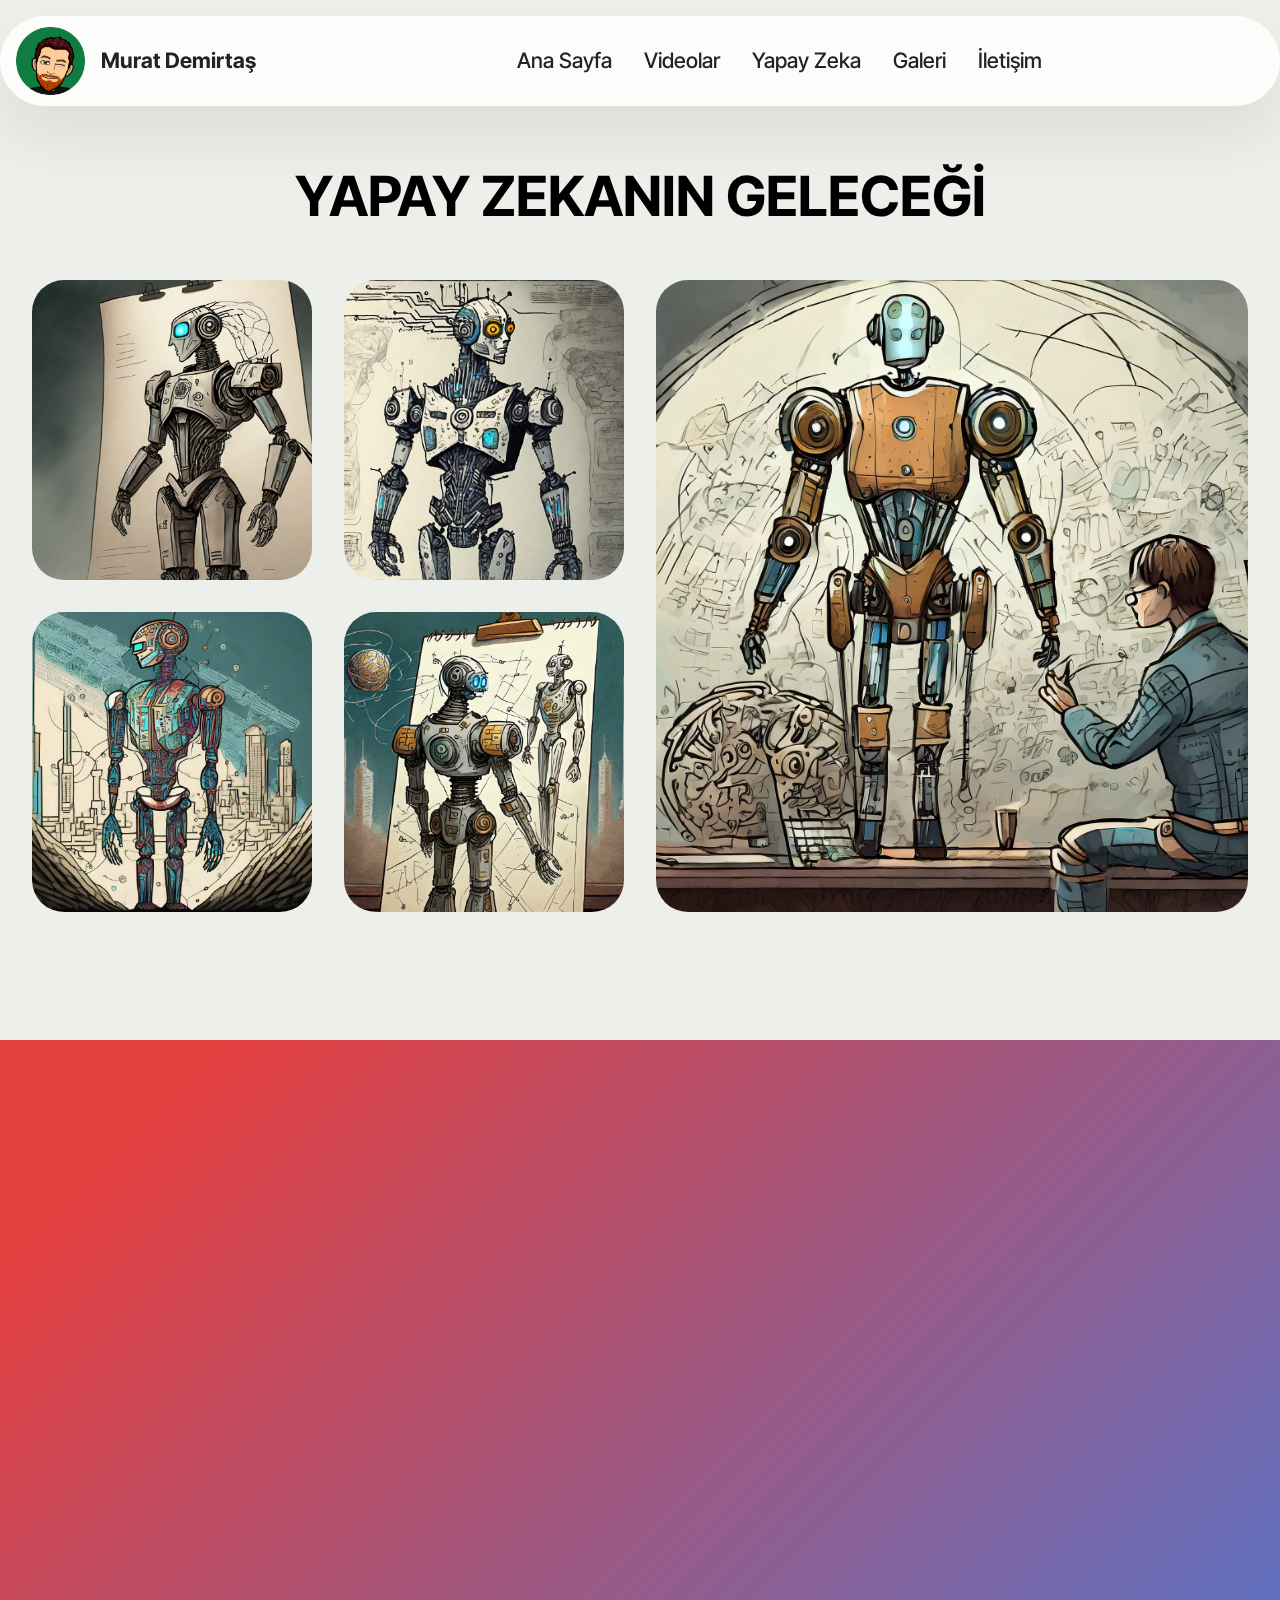
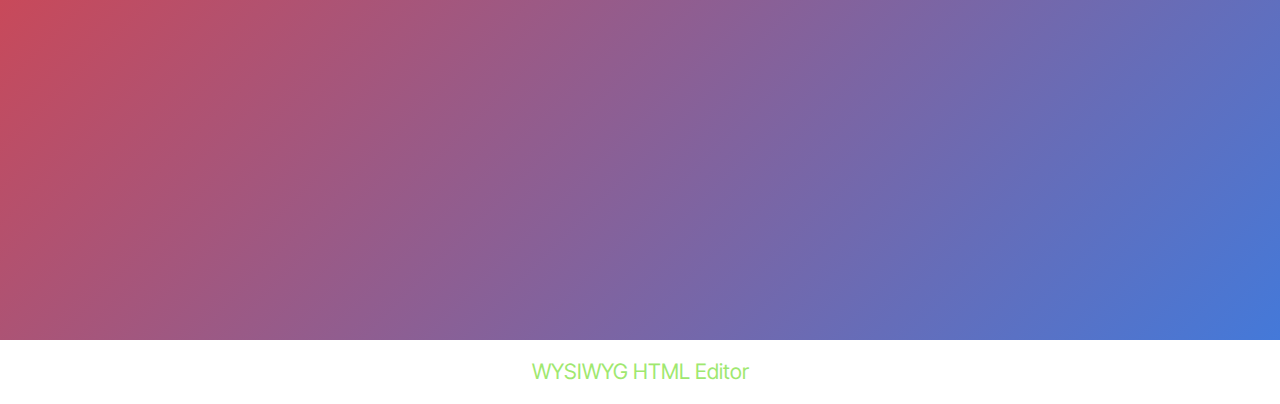
==== index.html @ 2984233f "create github pages" ====
<!DOCTYPE html>
<html  >
<head>
  <!-- Site made with Mobirise Website Builder v5.9.13, https://mobirise.com -->
  <meta charset="UTF-8">
  <meta http-equiv="X-UA-Compatible" content="IE=edge">
  <meta name="generator" content="Mobirise v5.9.13, mobirise.com">
  <meta name="viewport" content="width=device-width, initial-scale=1, minimum-scale=1">
  <link rel="shortcut icon" href="assets/images/mdegitim.png" type="image/x-icon">
  <meta name="description" content="">
  
  
  <title>Home</title>
  <link rel="stylesheet" href="assets/bootstrap/css/bootstrap.min.css">
  <link rel="stylesheet" href="assets/bootstrap/css/bootstrap-grid.min.css">
  <link rel="stylesheet" href="assets/bootstrap/css/bootstrap-reboot.min.css">
  <link rel="stylesheet" href="assets/dropdown/css/style.css">
  <link rel="stylesheet" href="assets/theme/css/style.css">
  <link rel="preload" href="https://fonts.googleapis.com/css?family=Inter+Tight:100,200,300,400,500,600,700,800,900,100i,200i,300i,400i,500i,600i,700i,800i,900i&display=swap" as="style" onload="this.onload=null;this.rel='stylesheet'">
  <noscript><link rel="stylesheet" href="https://fonts.googleapis.com/css?family=Inter+Tight:100,200,300,400,500,600,700,800,900,100i,200i,300i,400i,500i,600i,700i,800i,900i&display=swap"></noscript>
  <link rel="preload" as="style" href="assets/mobirise/css/mbr-additional.css?v=wkXSKx"><link rel="stylesheet" href="assets/mobirise/css/mbr-additional.css?v=wkXSKx" type="text/css">

  
  
  
</head>
<body>
  
  <section data-bs-version="5.1" class="menu menu5 cid-u14NGwxWf1" once="menu" id="menu05-4">
	

	<nav class="navbar navbar-dropdown navbar-fixed-top navbar-expand-lg">
		<div class="container">
			<div class="navbar-brand">
				<span class="navbar-logo">
					<a href="https://mobiri.se">
						<img src="assets/images/mdegitim.png" alt="Mobirise Website Builder" style="height: 4.3rem;">
					</a>
				</span>
				<span class="navbar-caption-wrap"><a class="navbar-caption text-black text-primary display-4" href="index.html">Murat Demirtaş</a></span>
			</div>
			<button class="navbar-toggler" type="button" data-toggle="collapse" data-bs-toggle="collapse" data-target="#navbarSupportedContent" data-bs-target="#navbarSupportedContent" aria-controls="navbarNavAltMarkup" aria-expanded="false" aria-label="Toggle navigation">
				<div class="hamburger">
					<span></span>
					<span></span>
					<span></span>
					<span></span>
				</div>
			</button>
			<div class="collapse navbar-collapse" id="navbarSupportedContent">
				<ul class="navbar-nav nav-dropdown nav-right" data-app-modern-menu="true"><li class="nav-item">
						<a class="nav-link link text-black text-primary display-4" href="index.html">Ana Sayfa</a>
					</li>
					<li class="nav-item">
						<a class="nav-link link text-black text-primary display-4" href="videolar.html" aria-expanded="false">Videolar</a>
					</li><li class="nav-item"><a class="nav-link link text-black text-primary display-4" href="yapayzeka.html">Yapay Zeka</a></li><li class="nav-item"><a class="nav-link link text-black text-primary display-4" href="galeri.html">Galeri</a></li><li class="nav-item"><a class="nav-link link text-black text-primary display-4" href="iletisim.html">İletişim</a></li></ul>
				
			</div>
		</div>
	</nav>
</section>

<section data-bs-version="5.1" class="gallery05 cid-u15G5pDamB" id="gallery05-14">
    

    
    
    <div class="container">
        <div class="row justify-content-center">
            <div class="col-md-12 content-head mb-5">
                <h1 class="mbr-section-title mbr-fonts-style mb-0 display-2"><strong>YAPAY ZEKANIN GELECEĞİ</strong></h1>
                
            </div>
        </div>
        <div class="row justify-content-center  blockContent">
            <div class="col-12 col-lg-6">
                <div class="row">
                    <div class="col-xs-12 col-sm-12 col-md-6 col-lg-6 active">
                        <div class="item-wrapper">
                            <div class="item-img">
                                <img src="assets/images/firefly-bana-yapay-zekann-gelecei-ileili-bir-figr-iz-87040.jpg" alt="Mobirise Website Builder" title="" data-slide-to="0" data-bs-slide-to="0" class="smallImage">
                            </div>

                        </div>
                    </div>
                    <div class="col-md-6 col-xs-12 col-sm-12 col-lg-6">
                        <div class="item-wrapper">
                            <div class="item-img">
                                <img src="assets/images/firefly-bana-yapay-zekann-gelecei-ileili-bir-figr-iz-20729.jpg" alt="Mobirise Website Builder" title="" data-slide-to="1" data-bs-slide-to="1" class="smallImage">
                            </div>

                        </div>
                    </div>
                    <div class="col-xs-12 col-sm-12 col-md-6 col-lg-6">
                        <div class="item-wrapper">
                            <div class="item-img">
                                <img src="assets/images/firefly-bana-yapay-zekann-gelecei-ileili-bir-figr-iz-23113.jpg" alt="Mobirise Website Builder" title="" data-slide-to="2" data-bs-slide-to="2" class="smallImage">
                            </div>
                        </div>
                    </div>
                    <div class="col-xs-12 col-sm-12 col-md-6 col-lg-6">
                        <div class="item-wrapper">
                            <div class="item-img">
                                <img src="assets/images/firefly-bana-yapay-zekann-gelecei-ileili-bir-figr-iz-5213.jpg" alt="Mobirise Website Builder" title="" data-slide-to="3" data-bs-slide-to="3" class="smallImage">
                            </div>
                        </div>
                    </div>
                </div>
            </div>
            <div class="col-12 col-lg-6">
                <div class="item-wrapper">
                    <div class="item-img ">
                        <img class="w-100 largeImage" src="assets/images/firefly-bana-yapay-zekann-gelecei-ileili-bir-figr-iz-5212.jpg" alt="Mobirise Website Builder" data-slide-to="3" data-bs-slide-to="3">
                    </div>

                </div>
            </div>
        </div>
    </div>
</section>

<section data-bs-version="5.1" class="header18 cid-u15FJ0slGP mbr-fullscreen" id="header18-11">

    

    
    

    <div class="align-center container">
        <div class="row justify-content-center">
            <div class="col-12 col-lg-10">
                <h1 class="mbr-section-title mbr-fonts-style mbr-white mb-3 display-1"><br></h1>
                
                
                
            </div>
        </div>
    </div>
</section><section class="display-7" style="padding: 0;align-items: center;justify-content: center;flex-wrap: wrap;    align-content: center;display: flex;position: relative;height: 4rem;"><a href="https://mobiri.se/3128083" style="flex: 1 1;height: 4rem;position: absolute;width: 100%;z-index: 1;"><img alt="" style="height: 4rem;" src="[data-uri]"></a><p style="margin: 0;text-align: center;" class="display-7">&#8204;</p><a style="z-index:1" href="https://mobirise.com/html-editor.html">WYSIWYG HTML Editor</a></section><script src="assets/bootstrap/js/bootstrap.bundle.min.js"></script>  <script src="assets/smoothscroll/smooth-scroll.js"></script>  <script src="assets/ytplayer/index.js"></script>  <script src="assets/dropdown/js/navbar-dropdown.js"></script>  <script src="assets/theme/js/script.js"></script>  
  
  
</body>
</html>
---- assets/dropdown/css/style.css ----
.navbar-dropdown {
  left: 0;
  padding: 0;
  position: absolute;
  right: 0;
  top: 0;
  transition: all 0.45s ease;
  z-index: 1030;
  background: #282828; }
  .navbar-dropdown .navbar-logo {
    margin-right: 0.8rem;
    transition: margin 0.3s ease-in-out;
    vertical-align: middle; }
    .navbar-dropdown .navbar-logo img {
      height: 3.125rem;
      transition: all 0.3s ease-in-out; }
    .navbar-dropdown .navbar-logo.mbr-iconfont {
      font-size: 3.125rem;
      line-height: 3.125rem; }
  .navbar-dropdown .navbar-caption {
    font-weight: 700;
    white-space: normal;
    vertical-align: -4px;
    line-height: 3.125rem !important; }
    .navbar-dropdown .navbar-caption, .navbar-dropdown .navbar-caption:hover {
      color: inherit;
      text-decoration: none; }
  .navbar-dropdown .mbr-iconfont + .navbar-caption {
    vertical-align: -1px; }
  .navbar-dropdown.navbar-fixed-top {
    position: fixed; }
  .navbar-dropdown .navbar-brand span {
    vertical-align: -4px; }
  .navbar-dropdown.bg-color.transparent {
    background: none; }
  .navbar-dropdown.navbar-short .navbar-brand {
    padding: 0.625rem 0; }
    .navbar-dropdown.navbar-short .navbar-brand span {
      vertical-align: -1px; }
  .navbar-dropdown.navbar-short .navbar-caption {
    line-height: 2.375rem !important;
    vertical-align: -2px; }
  .navbar-dropdown.navbar-short .navbar-logo {
    margin-right: 0.5rem; }
    .navbar-dropdown.navbar-short .navbar-logo img {
      height: 2.375rem; }
    .navbar-dropdown.navbar-short .navbar-logo.mbr-iconfont {
      font-size: 2.375rem;
      line-height: 2.375rem; }
  .navbar-dropdown.navbar-short .mbr-table-cell {
    height: 3.625rem; }
  .navbar-dropdown .navbar-close {
    left: 0.6875rem;
    position: fixed;
    top: 0.75rem;
    z-index: 1000; }
  .navbar-dropdown .hamburger-icon {
    content: "";
    display: inline-block;
    vertical-align: middle;
    width: 16px;
    -webkit-box-shadow: 0 -6px 0 1px #282828,0 0 0 1px #282828,0 6px 0 1px #282828;
    -moz-box-shadow: 0 -6px 0 1px #282828,0 0 0 1px #282828,0 6px 0 1px #282828;
    box-shadow: 0 -6px 0 1px #282828,0 0 0 1px #282828,0 6px 0 1px #282828; }

.dropdown-menu .dropdown-toggle[data-toggle="dropdown-submenu"]::after {
  border-bottom: 0.35em solid transparent;
  border-left: 0.35em solid;
  border-right: 0;
  border-top: 0.35em solid transparent;
  margin-left: 0.3rem; }

.dropdown-menu .dropdown-item:focus {
  outline: 0; }

.nav-dropdown {
  font-size: 0.75rem;
  font-weight: 500;
  height: auto !important; }
  .nav-dropdown .nav-btn {
    padding-left: 1rem; }
  .nav-dropdown .link {
    margin: .667em 1.667em;
    font-weight: 500;
    padding: 0;
    transition: color .2s ease-in-out; }
    .nav-dropdown .link.dropdown-toggle {
      margin-right: 2.583em; }
      .nav-dropdown .link.dropdown-toggle::after {
        margin-left: .25rem;
        border-top: 0.35em solid;
        border-right: 0.35em solid transparent;
        border-left: 0.35em solid transparent;
        border-bottom: 0; }
      .nav-dropdown .link.dropdown-toggle[aria-expanded="true"] {
        margin: 0;
        padding: 0.667em 3.263em  0.667em 1.667em; }
  .nav-dropdown .link::after,
  .nav-dropdown .dropdown-item::after {
    color: inherit; }
  .nav-dropdown .btn {
    font-size: 0.75rem;
    font-weight: 700;
    letter-spacing: 0;
    margin-bottom: 0;
    padding-left: 1.25rem;
    padding-right: 1.25rem; }
  .nav-dropdown .dropdown-menu {
    border-radius: 0;
    border: 0;
    left: 0;
    margin: 0;
    padding-bottom: 1.25rem;
    padding-top: 1.25rem;
    position: relative; }
  .nav-dropdown .dropdown-submenu {
    margin-left: 0.125rem;
    top: 0; }
  .nav-dropdown .dropdown-item {
    font-weight: 500;
    line-height: 2;
    padding: 0.3846em 4.615em 0.3846em 1.5385em;
    position: relative;
    transition: color .2s ease-in-out, background-color .2s ease-in-out; }
    .nav-dropdown .dropdown-item::after {
      margin-top: -0.3077em;
      position: absolute;
      right: 1.1538em;
      top: 50%; }
    .nav-dropdown .dropdown-item:focus, .nav-dropdown .dropdown-item:hover {
      background: none; }

@media (max-width: 767px) {
  .nav-dropdown.navbar-toggleable-sm {
    bottom: 0;
    display: none;
    left: 0;
    overflow-x: hidden;
    position: fixed;
    top: 0;
    transform: translateX(-100%);
    -ms-transform: translateX(-100%);
    -webkit-transform: translateX(-100%);
    width: 18.75rem;
    z-index: 999; } }
.nav-dropdown.navbar-toggleable-xl {
  bottom: 0;
  display: none;
  left: 0;
  overflow-x: hidden;
  position: fixed;
  top: 0;
  transform: translateX(-100%);
  -ms-transform: translateX(-100%);
  -webkit-transform: translateX(-100%);
  width: 18.75rem;
  z-index: 999; }

.nav-dropdown-sm {
  display: block !important;
  overflow-x: hidden;
  overflow: auto;
  padding-top: 3.875rem; }
  .nav-dropdown-sm::after {
    content: "";
    display: block;
    height: 3rem;
    width: 100%; }
  .nav-dropdown-sm.collapse.in ~ .navbar-close {
    display: block !important; }
  .nav-dropdown-sm.collapsing, .nav-dropdown-sm.collapse.in {
    transform: translateX(0);
    -ms-transform: translateX(0);
    -webkit-transform: translateX(0);
    transition: all 0.25s ease-out;
    -webkit-transition: all 0.25s ease-out;
    background: #282828; }
  .nav-dropdown-sm.collapsing[aria-expanded="false"] {
    transform: translateX(-100%);
    -ms-transform: translateX(-100%);
    -webkit-transform: translateX(-100%); }
  .nav-dropdown-sm .nav-item {
    display: block;
    margin-left: 0 !important;
    padding-left: 0; }
  .nav-dropdown-sm .link,
  .nav-dropdown-sm .dropdown-item {
    border-top: 1px dotted rgba(255, 255, 255, 0.1);
    font-size: 0.8125rem;
    line-height: 1.6;
    margin: 0 !important;
    padding: 0.875rem 2.4rem 0.875rem 1.5625rem !important;
    position: relative;
    white-space: normal; }
    .nav-dropdown-sm .link:focus, .nav-dropdown-sm .link:hover,
    .nav-dropdown-sm .dropdown-item:focus,
    .nav-dropdown-sm .dropdown-item:hover {
      background: rgba(0, 0, 0, 0.2) !important;
      color: #c0a375; }
  .nav-dropdown-sm .nav-btn {
    position: relative;
    padding: 1.5625rem 1.5625rem 0 1.5625rem; }
    .nav-dropdown-sm .nav-btn::before {
      border-top: 1px dotted rgba(255, 255, 255, 0.1);
      content: "";
      left: 0;
      position: absolute;
      top: 0;
      width: 100%; }
    .nav-dropdown-sm .nav-btn + .nav-btn {
      padding-top: 0.625rem; }
      .nav-dropdown-sm .nav-btn + .nav-btn::before {
        display: none; }
  .nav-dropdown-sm .btn {
    padding: 0.625rem 0; }
  .nav-dropdown-sm .dropdown-toggle[data-toggle="dropdown-submenu"]::after {
    margin-left: .25rem;
    border-top: 0.35em solid;
    border-right: 0.35em solid transparent;
    border-left: 0.35em solid transparent;
    border-bottom: 0; }
  .nav-dropdown-sm .dropdown-toggle[data-toggle="dropdown-submenu"][aria-expanded="true"]::after {
    border-top: 0;
    border-right: 0.35em solid transparent;
    border-left: 0.35em solid transparent;
    border-bottom: 0.35em solid; }
  .nav-dropdown-sm .dropdown-menu {
    margin: 0;
    padding: 0;
    position: relative;
    top: 0;
    left: 0;
    width: 100%;
    border: 0;
    float: none;
    border-radius: 0;
    background: none; }
  .nav-dropdown-sm .dropdown-submenu {
    left: 100%;
    margin-left: 0.125rem;
    margin-top: -1.25rem;
    top: 0; }

.navbar-toggleable-sm .nav-dropdown .dropdown-menu {
  position: absolute; }

.navbar-toggleable-sm .nav-dropdown .dropdown-submenu {
  left: 100%;
  margin-left: 0.125rem;
  margin-top: -1.25rem;
  top: 0; }

.navbar-toggleable-sm.opened .nav-dropdown .dropdown-menu {
  position: relative; }

.navbar-toggleable-sm.opened .nav-dropdown .dropdown-submenu {
  left: 0;
  margin-left: 00rem;
  margin-top: 0rem;
  top: 0; }

.is-builder .nav-dropdown.collapsing {
  transition: none !important; }
---- assets/theme/css/style.css ----
@charset "UTF-8";
section {
  background-color: #ffffff;
}

body {
  font-style: normal;
  line-height: 1.5;
  font-weight: 400;
  color: #232323;
  position: relative;
}

button {
  background-color: transparent;
  border-color: transparent;
}

.embla__button,
.carousel-control {
  background-color: #edefea !important;
  opacity: 0.8 !important;
  color: #464845 !important;
  border-color: #edefea !important;
}

.carousel .close,
.modalWindow .close {
  background-color: #edefea !important;
  color: #464845 !important;
  border-color: #edefea !important;
  opacity: 0.8 !important;
}

.carousel .close:hover,
.modalWindow .close:hover {
  opacity: 1 !important;
}

.carousel-indicators li {
  background-color: #edefea !important;
  border: 2px solid #464845 !important;
}

.carousel-indicators li:hover,
.carousel-indicators li:active {
  opacity: 0.8 !important;
}

.embla__button:hover,
.carousel-control:hover {
  background-color: #edefea !important;
  opacity: 1 !important;
}

.modalWindow-video-container {
  height: 80%;
}

section,
.container,
.container-fluid {
  position: relative;
  word-wrap: break-word;
}

a.mbr-iconfont:hover {
  text-decoration: none;
}

.article .lead p,
.article .lead ul,
.article .lead ol,
.article .lead pre,
.article .lead blockquote {
  margin-bottom: 0;
}

a {
  font-style: normal;
  font-weight: 400;
  cursor: pointer;
}
a, a:hover {
  text-decoration: none;
}

.mbr-section-title {
  font-style: normal;
  line-height: 1.3;
}

.mbr-section-subtitle {
  line-height: 1.3;
}

.mbr-text {
  font-style: normal;
  line-height: 1.7;
}

h1,
h2,
h3,
h4,
h5,
h6,
.display-1,
.display-2,
.display-4,
.display-5,
.display-7,
span,
p,
a {
  line-height: 1;
  word-break: break-word;
  word-wrap: break-word;
  font-weight: 400;
}

b,
strong {
  font-weight: bold;
}

input:-webkit-autofill, input:-webkit-autofill:hover, input:-webkit-autofill:focus, input:-webkit-autofill:active {
  transition-delay: 9999s;
  -webkit-transition-property: background-color, color;
  transition-property: background-color, color;
}

textarea[type=hidden] {
  display: none;
}

section {
  background-position: 50% 50%;
  background-repeat: no-repeat;
  background-size: cover;
}
section .mbr-background-video,
section .mbr-background-video-preview {
  position: absolute;
  bottom: 0;
  left: 0;
  right: 0;
  top: 0;
}

.hidden {
  visibility: hidden;
}

.mbr-z-index20 {
  z-index: 20;
}

/*! Base colors */
.mbr-white {
  color: #ffffff;
}

.mbr-black {
  color: #111111;
}

.mbr-bg-white {
  background-color: #ffffff;
}

.mbr-bg-black {
  background-color: #000000;
}

/*! Text-aligns */
.align-left {
  text-align: left;
}

.align-center {
  text-align: center;
}

.align-right {
  text-align: right;
}

/*! Font-weight  */
.mbr-light {
  font-weight: 300;
}

.mbr-regular {
  font-weight: 400;
}

.mbr-semibold {
  font-weight: 500;
}

.mbr-bold {
  font-weight: 700;
}

/*! Media  */
.media-content {
  flex-basis: 100%;
}

.media-container-row {
  display: flex;
  flex-direction: row;
  flex-wrap: wrap;
  justify-content: center;
  align-content: center;
  align-items: start;
}
.media-container-row .media-size-item {
  width: 400px;
}

.media-container-column {
  display: flex;
  flex-direction: column;
  flex-wrap: wrap;
  justify-content: center;
  align-content: center;
  align-items: stretch;
}
.media-container-column > * {
  width: 100%;
}

@media (min-width: 992px) {
  .media-container-row {
    flex-wrap: nowrap;
  }
}
figure {
  margin-bottom: 0;
  overflow: hidden;
}

figure[mbr-media-size] {
  transition: width 0.1s;
}

img,
iframe {
  display: block;
  width: 100%;
}

.card {
  background-color: transparent;
  border: none;
}

.card-box {
  width: 100%;
}

.card-img {
  text-align: center;
  flex-shrink: 0;
  -webkit-flex-shrink: 0;
}

.media {
  max-width: 100%;
  margin: 0 auto;
}

.mbr-figure {
  align-self: center;
}

.media-container > div {
  max-width: 100%;
}

.mbr-figure img,
.card-img img {
  width: 100%;
}

@media (max-width: 991px) {
  .media-size-item {
    width: auto !important;
  }
  .media {
    width: auto;
  }
  .mbr-figure {
    width: 100% !important;
  }
}
/*! Buttons */
.mbr-section-btn {
  margin-left: -0.6rem;
  margin-right: -0.6rem;
  font-size: 0;
}

.btn {
  font-weight: 600;
  border-width: 1px;
  font-style: normal;
  margin: 0.6rem 0.6rem;
  white-space: normal;
  transition: all 0.2s ease-in-out;
  display: inline-flex;
  align-items: center;
  justify-content: center;
  word-break: break-word;
}

.btn-sm {
  font-weight: 600;
  letter-spacing: 0px;
  transition: all 0.3s ease-in-out;
}

.btn-md {
  font-weight: 600;
  letter-spacing: 0px;
  transition: all 0.3s ease-in-out;
}

.btn-lg {
  font-weight: 600;
  letter-spacing: 0px;
  transition: all 0.3s ease-in-out;
}

.btn-form {
  margin: 0;
}
.btn-form:hover {
  cursor: pointer;
}

nav .mbr-section-btn {
  margin-left: 0rem;
  margin-right: 0rem;
}

/*! Btn icon margin */
.btn .mbr-iconfont,
.btn.btn-sm .mbr-iconfont {
  order: 1;
  cursor: pointer;
  margin-left: 0.5rem;
  vertical-align: sub;
}

.btn.btn-md .mbr-iconfont,
.btn.btn-md .mbr-iconfont {
  margin-left: 0.8rem;
}

.mbr-regular {
  font-weight: 400;
}

.mbr-semibold {
  font-weight: 500;
}

.mbr-bold {
  font-weight: 700;
}

[type=submit] {
  -webkit-appearance: none;
}

/*! Full-screen */
.mbr-fullscreen .mbr-overlay {
  min-height: 100vh;
}

.mbr-fullscreen {
  display: flex;
  display: -moz-flex;
  display: -ms-flex;
  display: -o-flex;
  align-items: center;
  min-height: 100vh;
  padding-top: 3rem;
  padding-bottom: 3rem;
}

/*! Map */
.map {
  height: 25rem;
  position: relative;
}
.map iframe {
  width: 100%;
  height: 100%;
}

/*! Scroll to top arrow */
.mbr-arrow-up {
  bottom: 25px;
  right: 90px;
  position: fixed;
  text-align: right;
  z-index: 5000;
  color: #ffffff;
  font-size: 22px;
}

.mbr-arrow-up a {
  background: rgba(0, 0, 0, 0.2);
  border-radius: 50%;
  color: #fff;
  display: inline-block;
  height: 60px;
  width: 60px;
  border: 2px solid #fff;
  outline-style: none !important;
  position: relative;
  text-decoration: none;
  transition: all 0.3s ease-in-out;
  cursor: pointer;
  text-align: center;
}
.mbr-arrow-up a:hover {
  background-color: rgba(0, 0, 0, 0.4);
}
.mbr-arrow-up a i {
  line-height: 60px;
}

.mbr-arrow-up-icon {
  display: block;
  color: #fff;
}

.mbr-arrow-up-icon::before {
  content: "›";
  display: inline-block;
  font-family: serif;
  font-size: 22px;
  line-height: 1;
  font-style: normal;
  position: relative;
  top: 6px;
  left: -4px;
  transform: rotate(-90deg);
}

/*! Arrow Down */
.mbr-arrow {
  position: absolute;
  bottom: 45px;
  left: 50%;
  width: 60px;
  height: 60px;
  cursor: pointer;
  background-color: rgba(80, 80, 80, 0.5);
  border-radius: 50%;
  transform: translateX(-50%);
}
@media (max-width: 767px) {
  .mbr-arrow {
    display: none;
  }
}
.mbr-arrow > a {
  display: inline-block;
  text-decoration: none;
  outline-style: none;
  animation: arrowdown 1.7s ease-in-out infinite;
  color: #ffffff;
}
.mbr-arrow > a > i {
  position: absolute;
  top: -2px;
  left: 15px;
  font-size: 2rem;
}

#scrollToTop a i::before {
  content: "";
  position: absolute;
  display: block;
  border-bottom: 2.5px solid #fff;
  border-left: 2.5px solid #fff;
  width: 27.8%;
  height: 27.8%;
  left: 50%;
  top: 51%;
  transform: translateY(-30%) translateX(-50%) rotate(135deg);
}

@keyframes arrowdown {
  0% {
    transform: translateY(0px);
  }
  50% {
    transform: translateY(-5px);
  }
  100% {
    transform: translateY(0px);
  }
}
@media (max-width: 500px) {
  .mbr-arrow-up {
    left: 0;
    right: 0;
    text-align: center;
  }
}
/*Gradients animation*/
@keyframes gradient-animation {
  from {
    background-position: 0% 100%;
    animation-timing-function: ease-in-out;
  }
  to {
    background-position: 100% 0%;
    animation-timing-function: ease-in-out;
  }
}
.bg-gradient {
  background-size: 200% 200%;
  animation: gradient-animation 5s infinite alternate;
  -webkit-animation: gradient-animation 5s infinite alternate;
}

.menu .navbar-brand {
  display: -webkit-flex;
}
.menu .navbar-brand span {
  display: flex;
  display: -webkit-flex;
}
.menu .navbar-brand .navbar-caption-wrap {
  display: -webkit-flex;
}
.menu .navbar-brand .navbar-logo img {
  display: -webkit-flex;
  width: auto;
}
@media (min-width: 768px) and (max-width: 991px) {
  .menu .navbar-toggleable-sm .navbar-nav {
    display: -ms-flexbox;
  }
}
@media (max-width: 991px) {
  .menu .navbar-collapse {
    max-height: 93.5vh;
  }
  .menu .navbar-collapse.show {
    overflow: auto;
  }
}
@media (min-width: 992px) {
  .menu .navbar-nav.nav-dropdown {
    display: -webkit-flex;
  }
  .menu .navbar-toggleable-sm .navbar-collapse {
    display: -webkit-flex !important;
  }
  .menu .collapsed .navbar-collapse {
    max-height: 93.5vh;
  }
  .menu .collapsed .navbar-collapse.show {
    overflow: auto;
  }
}
@media (max-width: 767px) {
  .menu .navbar-collapse {
    max-height: 80vh;
  }
}

.nav-link .mbr-iconfont {
  margin-right: 0.5rem;
}

.navbar {
  display: -webkit-flex;
  -webkit-flex-wrap: wrap;
  -webkit-align-items: center;
  -webkit-justify-content: space-between;
}

.navbar-collapse {
  -webkit-flex-basis: 100%;
  -webkit-flex-grow: 1;
  -webkit-align-items: center;
}

.nav-dropdown .link {
  padding: 0.667em 1.667em !important;
  margin: 0 !important;
}

.nav {
  display: -webkit-flex;
  -webkit-flex-wrap: wrap;
}

.row {
  display: -webkit-flex;
  -webkit-flex-wrap: wrap;
}

.justify-content-center {
  -webkit-justify-content: center;
}

.form-inline {
  display: -webkit-flex;
}

.card-wrapper {
  -webkit-flex: 1;
}

.carousel-control {
  z-index: 10;
  display: -webkit-flex;
}

.carousel-controls {
  display: -webkit-flex;
}

.media {
  display: -webkit-flex;
}

.form-group:focus {
  outline: none;
}

.jq-selectbox__select {
  padding: 7px 0;
  position: relative;
}

.jq-selectbox__dropdown {
  overflow: hidden;
  border-radius: 10px;
  position: absolute;
  top: 100%;
  left: 0 !important;
  width: 100% !important;
}

.jq-selectbox__trigger-arrow {
  right: 0;
  transform: translateY(-50%);
}

.jq-selectbox li {
  padding: 1.07em 0.5em;
}

input[type=range] {
  padding-left: 0 !important;
  padding-right: 0 !important;
}

.modal-dialog,
.modal-content {
  height: 100%;
}

.modal-dialog .carousel-inner {
  height: calc(100vh - 1.75rem);
}
@media (max-width: 575px) {
  .modal-dialog .carousel-inner {
    height: calc(100vh - 1rem);
  }
}

.carousel-item {
  text-align: center;
}

.carousel-item img {
  margin: auto;
}

.navbar-toggler {
  align-self: flex-start;
  padding: 0.25rem 0.75rem;
  font-size: 1.25rem;
  line-height: 1;
  background: transparent;
  border: 1px solid transparent;
  border-radius: 0.25rem;
}

.navbar-toggler:focus,
.navbar-toggler:hover {
  text-decoration: none;
  box-shadow: none;
}

.navbar-toggler-icon {
  display: inline-block;
  width: 1.5em;
  height: 1.5em;
  vertical-align: middle;
  content: "";
  background: no-repeat center center;
  background-size: 100% 100%;
}

.navbar-toggler-left {
  position: absolute;
  left: 1rem;
}

.navbar-toggler-right {
  position: absolute;
  right: 1rem;
}

.card-img {
  width: auto;
}

.menu .navbar.collapsed:not(.beta-menu) {
  flex-direction: column;
}

.carousel-item.active,
.carousel-item-next,
.carousel-item-prev {
  display: flex;
}

.note-air-layout .dropup .dropdown-menu,
.note-air-layout .navbar-fixed-bottom .dropdown .dropdown-menu {
  bottom: initial !important;
}

html,
body {
  height: auto;
  min-height: 100vh;
}

.dropup .dropdown-toggle::after {
  display: none;
}

.form-asterisk {
  font-family: initial;
  position: absolute;
  top: -2px;
  font-weight: normal;
}

.form-control-label {
  position: relative;
  cursor: pointer;
  margin-bottom: 0.357em;
  padding: 0;
}

.alert {
  color: #ffffff;
  border-radius: 0;
  border: 0;
  font-size: 1.1rem;
  line-height: 1.5;
  margin-bottom: 1.875rem;
  padding: 1.25rem;
  position: relative;
  text-align: center;
}
.alert.alert-form::after {
  background-color: inherit;
  bottom: -7px;
  content: "";
  display: block;
  height: 14px;
  left: 50%;
  margin-left: -7px;
  position: absolute;
  transform: rotate(45deg);
  width: 14px;
}

.form-control {
  background-color: #ffffff;
  background-clip: border-box;
  color: #232323;
  line-height: 1rem !important;
  height: auto;
  padding: 1.2rem 2rem;
  transition: border-color 0.25s ease 0s;
  border: 1px solid transparent !important;
  border-radius: 4px;
  box-shadow: rgba(0, 0, 0, 0.07) 0px 1px 1px 0px, rgba(0, 0, 0, 0.07) 0px 1px 3px 0px, rgba(0, 0, 0, 0.03) 0px 0px 0px 1px;
}
.form-active .form-control:invalid {
  border-color: red;
}

.row > * {
  padding-right: 1rem;
  padding-left: 1rem;
}

form .row {
  margin-left: -0.6rem;
  margin-right: -0.6rem;
}
form .row [class*=col] {
  padding-left: 0.6rem;
  padding-right: 0.6rem;
}

form .mbr-section-btn {
  padding-left: 0.6rem;
  padding-right: 0.6rem;
}

form .form-check-input {
  margin-top: 0.5;
}

textarea.form-control {
  line-height: 1.5rem !important;
}

.form-group {
  margin-bottom: 1.2rem;
}

.form-control,
form .btn {
  min-height: 48px;
}

.gdpr-block label span.textGDPR input[name=gdpr] {
  top: 7px;
}

.form-control:focus {
  box-shadow: none;
}

:focus {
  outline: none;
}

.mbr-overlay {
  background-color: #000;
  bottom: 0;
  left: 0;
  opacity: 0.5;
  position: absolute;
  right: 0;
  top: 0;
  z-index: 0;
  pointer-events: none;
}

blockquote {
  font-style: italic;
  padding: 3rem;
  font-size: 1.09rem;
  position: relative;
  border-left: 3px solid;
}

ul,
ol,
pre,
blockquote {
  margin-bottom: 2.3125rem;
}

.mt-4 {
  margin-top: 2rem !important;
}

.mb-4 {
  margin-bottom: 2rem !important;
}

.container,
.container-fluid {
  padding-left: 16px;
  padding-right: 16px;
}

.row {
  margin-left: -16px;
  margin-right: -16px;
}
.row > [class*=col] {
  padding-left: 16px;
  padding-right: 16px;
}

@media (min-width: 992px) {
  .container-fluid {
    padding-left: 32px;
    padding-right: 32px;
  }
}
@media (max-width: 991px) {
  .mbr-container {
    padding-left: 16px;
    padding-right: 16px;
  }
}
.app-video-wrapper > img {
  opacity: 1;
}

.app-video-wrapper {
  background: transparent;
}

.item {
  position: relative;
}

.dropdown-menu .dropdown-menu {
  left: 100%;
}

.dropdown-item + .dropdown-menu {
  display: none;
}

.dropdown-item:hover + .dropdown-menu,
.dropdown-menu:hover {
  display: block;
}

@media (min-aspect-ratio: 16/9) {
  .mbr-video-foreground {
    height: 300% !important;
    top: -100% !important;
  }
}
@media (max-aspect-ratio: 16/9) {
  .mbr-video-foreground {
    width: 300% !important;
    left: -100% !important;
  }
}.engine {
	position: absolute;
	text-indent: -2400px;
	text-align: center;
	padding: 0;
	top: 0;
	left: -2400px;
}
---- assets/mobirise/css/mbr-additional.css ----
.btn {
  border-width: 2px;
}
img,
.card-wrap,
.card-wrapper,
.video-wrapper,
.mbr-figure iframe,
.google-map iframe,
.slide-content,
.plan,
.card,
.item-wrapper {
  border-radius: 2rem !important;
}
.video-wrapper {
  overflow: hidden;
}
body {
  font-family: Inter Tight;
}
.display-1 {
  font-family: 'Inter Tight', sans-serif;
  font-size: 5rem;
  line-height: 1;
}
.display-1 > .mbr-iconfont {
  font-size: 6.25rem;
}
.display-2 {
  font-family: 'Inter Tight', sans-serif;
  font-size: 4rem;
  line-height: 1;
}
.display-2 > .mbr-iconfont {
  font-size: 5rem;
}
.display-4 {
  font-family: 'Inter Tight', sans-serif;
  font-size: 1.4rem;
  line-height: 1.5;
}
.display-4 > .mbr-iconfont {
  font-size: 1.75rem;
}
.display-5 {
  font-family: 'Inter Tight', sans-serif;
  font-size: 2rem;
  line-height: 1.5;
}
.display-5 > .mbr-iconfont {
  font-size: 2.5rem;
}
.display-7 {
  font-family: 'Inter Tight', sans-serif;
  font-size: 1.4rem;
  line-height: 1.3;
}
.display-7 > .mbr-iconfont {
  font-size: 1.75rem;
}
/* ---- Fluid typography for mobile devices ---- */
/* 1.4 - font scale ratio ( bootstrap == 1.42857 ) */
/* 100vw - current viewport width */
/* (48 - 20)  48 == 48rem == 768px, 20 == 20rem == 320px(minimal supported viewport) */
/* 0.65 - min scale variable, may vary */
@media (max-width: 992px) {
  .display-1 {
    font-size: 4rem;
  }
}
@media (max-width: 768px) {
  .display-1 {
    font-size: 3.5rem;
    font-size: calc( 2.4rem + (5 - 2.4) * ((100vw - 20rem) / (48 - 20)));
    line-height: calc( 1.1 * (2.4rem + (5 - 2.4) * ((100vw - 20rem) / (48 - 20))));
  }
  .display-2 {
    font-size: 3.2rem;
    font-size: calc( 2.05rem + (4 - 2.05) * ((100vw - 20rem) / (48 - 20)));
    line-height: calc( 1.3 * (2.05rem + (4 - 2.05) * ((100vw - 20rem) / (48 - 20))));
  }
  .display-4 {
    font-size: 1.12rem;
    font-size: calc( 1.14rem + (1.4 - 1.14) * ((100vw - 20rem) / (48 - 20)));
    line-height: calc( 1.4 * (1.14rem + (1.4 - 1.14) * ((100vw - 20rem) / (48 - 20))));
  }
  .display-5 {
    font-size: 1.6rem;
    font-size: calc( 1.35rem + (2 - 1.35) * ((100vw - 20rem) / (48 - 20)));
    line-height: calc( 1.4 * (1.35rem + (2 - 1.35) * ((100vw - 20rem) / (48 - 20))));
  }
  .display-7 {
    font-size: 1.12rem;
    font-size: calc( 1.14rem + (1.4 - 1.14) * ((100vw - 20rem) / (48 - 20)));
    line-height: calc( 1.4 * (1.14rem + (1.4 - 1.14) * ((100vw - 20rem) / (48 - 20))));
  }
}
@media (min-width: 992px) and (max-width: 1400px) {
  .display-1 {
    font-size: 3.5rem;
    font-size: calc( 2.4rem + (5 - 2.4) * ((100vw - 62rem) / (87 - 62)));
    line-height: calc( 1.1 * (2.4rem + (5 - 2.4) * ((100vw - 62rem) / (87 - 62))));
  }
  .display-2 {
    font-size: 3.2rem;
    font-size: calc( 2.05rem + (4 - 2.05) * ((100vw - 62rem) / (87 - 62)));
    line-height: calc( 1.3 * (2.05rem + (4 - 2.05) * ((100vw - 62rem) / (87 - 62))));
  }
  .display-4 {
    font-size: 1.12rem;
    font-size: calc( 1.14rem + (1.4 - 1.14) * ((100vw - 62rem) / (87 - 62)));
    line-height: calc( 1.4 * (1.14rem + (1.4 - 1.14) * ((100vw - 62rem) / (87 - 62))));
  }
  .display-5 {
    font-size: 1.6rem;
    font-size: calc( 1.35rem + (2 - 1.35) * ((100vw - 62rem) / (87 - 62)));
    line-height: calc( 1.4 * (1.35rem + (2 - 1.35) * ((100vw - 62rem) / (87 - 62))));
  }
  .display-7 {
    font-size: 1.12rem;
    font-size: calc( 1.14rem + (1.4 - 1.14) * ((100vw - 62rem) / (87 - 62)));
    line-height: calc( 1.4 * (1.14rem + (1.4 - 1.14) * ((100vw - 62rem) / (87 - 62))));
  }
}
/* Buttons */
.btn {
  padding: 1.25rem 2rem;
  border-radius: 4px;
}
@media (max-width: 767px) {
  .btn {
    padding: 0.75rem 1.5rem;
  }
}
.btn-sm {
  padding: 0.6rem 1.2rem;
  border-radius: 4px;
}
.btn-md {
  padding: 0.6rem 1.2rem;
  border-radius: 4px;
}
.btn-lg {
  padding: 1.25rem 2rem;
  border-radius: 4px;
}
.bg-primary {
  background-color: #9fe870 !important;
}
.bg-success {
  background-color: #3a341c !important;
}
.bg-info {
  background-color: #320707 !important;
}
.bg-warning {
  background-color: #a0e2e1 !important;
}
.bg-danger {
  background-color: #ffea64 !important;
}
.btn-primary,
.btn-primary:active {
  background-color: #9fe870 !important;
  border-color: #9fe870 !important;
  color: #264d0c !important;
  box-shadow: none;
}
.btn-primary:hover,
.btn-primary:focus,
.btn-primary.focus,
.btn-primary.active {
  color: inherit;
  background-color: #bcef9c !important;
  border-color: #bcef9c !important;
  box-shadow: none;
}
.btn-primary.disabled,
.btn-primary:disabled {
  color: #264d0c !important;
  background-color: #bcef9c !important;
  border-color: #bcef9c !important;
}
.btn-secondary,
.btn-secondary:active {
  background-color: #ffd7ef !important;
  border-color: #ffd7ef !important;
  color: #d70081 !important;
  box-shadow: none;
}
.btn-secondary:hover,
.btn-secondary:focus,
.btn-secondary.focus,
.btn-secondary.active {
  color: inherit;
  background-color: #ffffff !important;
  border-color: #ffffff !important;
  box-shadow: none;
}
.btn-secondary.disabled,
.btn-secondary:disabled {
  color: #d70081 !important;
  background-color: #ffffff !important;
  border-color: #ffffff !important;
}
.btn-info,
.btn-info:active {
  background-color: #320707 !important;
  border-color: #320707 !important;
  color: #ffffff !important;
  box-shadow: none;
}
.btn-info:hover,
.btn-info:focus,
.btn-info.focus,
.btn-info.active {
  color: inherit;
  background-color: #5f0d0d !important;
  border-color: #5f0d0d !important;
  box-shadow: none;
}
.btn-info.disabled,
.btn-info:disabled {
  color: #ffffff !important;
  background-color: #5f0d0d !important;
  border-color: #5f0d0d !important;
}
.btn-success,
.btn-success:active {
  background-color: #3a341c !important;
  border-color: #3a341c !important;
  color: #ffffff !important;
  box-shadow: none;
}
.btn-success:hover,
.btn-success:focus,
.btn-success.focus,
.btn-success.active {
  color: inherit;
  background-color: #5c532d !important;
  border-color: #5c532d !important;
  box-shadow: none;
}
.btn-success.disabled,
.btn-success:disabled {
  color: #ffffff !important;
  background-color: #5c532d !important;
  border-color: #5c532d !important;
}
.btn-warning,
.btn-warning:active {
  background-color: #a0e2e1 !important;
  border-color: #a0e2e1 !important;
  color: #1f6463 !important;
  box-shadow: none;
}
.btn-warning:hover,
.btn-warning:focus,
.btn-warning.focus,
.btn-warning.active {
  color: inherit;
  background-color: #c7eeed !important;
  border-color: #c7eeed !important;
  box-shadow: none;
}
.btn-warning.disabled,
.btn-warning:disabled {
  color: #1f6463 !important;
  background-color: #c7eeed !important;
  border-color: #c7eeed !important;
}
.btn-danger,
.btn-danger:active {
  background-color: #ffea64 !important;
  border-color: #ffea64 !important;
  color: #645600 !important;
  box-shadow: none;
}
.btn-danger:hover,
.btn-danger:focus,
.btn-danger.focus,
.btn-danger.active {
  color: inherit;
  background-color: #fff197 !important;
  border-color: #fff197 !important;
  box-shadow: none;
}
.btn-danger.disabled,
.btn-danger:disabled {
  color: #645600 !important;
  background-color: #fff197 !important;
  border-color: #fff197 !important;
}
.btn-white,
.btn-white:active {
  background-color: #eff0ec !important;
  border-color: #eff0ec !important;
  color: #757b62 !important;
  box-shadow: none;
}
.btn-white:hover,
.btn-white:focus,
.btn-white.focus,
.btn-white.active {
  color: inherit;
  background-color: #ffffff !important;
  border-color: #ffffff !important;
  box-shadow: none;
}
.btn-white.disabled,
.btn-white:disabled {
  color: #757b62 !important;
  background-color: #ffffff !important;
  border-color: #ffffff !important;
}
.btn-black,
.btn-black:active {
  background-color: #232323 !important;
  border-color: #232323 !important;
  color: #ffffff !important;
  box-shadow: none;
}
.btn-black:hover,
.btn-black:focus,
.btn-black.focus,
.btn-black.active {
  color: inherit;
  background-color: #3d3d3d !important;
  border-color: #3d3d3d !important;
  box-shadow: none;
}
.btn-black.disabled,
.btn-black:disabled {
  color: #ffffff !important;
  background-color: #3d3d3d !important;
  border-color: #3d3d3d !important;
}
.btn-primary-outline,
.btn-primary-outline:active {
  background-color: transparent !important;
  border-color: #9fe870;
  color: #9fe870;
}
.btn-primary-outline:hover,
.btn-primary-outline:focus,
.btn-primary-outline.focus,
.btn-primary-outline.active {
  color: #6ddc25 !important;
  background-color: transparent !important;
  border-color: #6ddc25 !important;
  box-shadow: none !important;
}
.btn-primary-outline.disabled,
.btn-primary-outline:disabled {
  color: #264d0c !important;
  background-color: #9fe870 !important;
  border-color: #9fe870 !important;
}
.btn-secondary-outline,
.btn-secondary-outline:active {
  background-color: transparent !important;
  border-color: #ffd7ef;
  color: #ffd7ef;
}
.btn-secondary-outline:hover,
.btn-secondary-outline:focus,
.btn-secondary-outline.focus,
.btn-secondary-outline.active {
  color: #ff80cc !important;
  background-color: transparent !important;
  border-color: #ff80cc !important;
  box-shadow: none !important;
}
.btn-secondary-outline.disabled,
.btn-secondary-outline:disabled {
  color: #d70081 !important;
  background-color: #ffd7ef !important;
  border-color: #ffd7ef !important;
}
.btn-info-outline,
.btn-info-outline:active {
  background-color: transparent !important;
  border-color: #320707;
  color: #320707;
}
.btn-info-outline:hover,
.btn-info-outline:focus,
.btn-info-outline.focus,
.btn-info-outline.active {
  color: #000000 !important;
  background-color: transparent !important;
  border-color: #000000 !important;
  box-shadow: none !important;
}
.btn-info-outline.disabled,
.btn-info-outline:disabled {
  color: #ffffff !important;
  background-color: #320707 !important;
  border-color: #320707 !important;
}
.btn-success-outline,
.btn-success-outline:active {
  background-color: transparent !important;
  border-color: #3a341c;
  color: #3a341c;
}
.btn-success-outline:hover,
.btn-success-outline:focus,
.btn-success-outline.focus,
.btn-success-outline.active {
  color: #000000 !important;
  background-color: transparent !important;
  border-color: #000000 !important;
  box-shadow: none !important;
}
.btn-success-outline.disabled,
.btn-success-outline:disabled {
  color: #ffffff !important;
  background-color: #3a341c !important;
  border-color: #3a341c !important;
}
.btn-warning-outline,
.btn-warning-outline:active {
  background-color: transparent !important;
  border-color: #a0e2e1;
  color: #a0e2e1;
}
.btn-warning-outline:hover,
.btn-warning-outline:focus,
.btn-warning-outline.focus,
.btn-warning-outline.active {
  color: #5ececc !important;
  background-color: transparent !important;
  border-color: #5ececc !important;
  box-shadow: none !important;
}
.btn-warning-outline.disabled,
.btn-warning-outline:disabled {
  color: #1f6463 !important;
  background-color: #a0e2e1 !important;
  border-color: #a0e2e1 !important;
}
.btn-danger-outline,
.btn-danger-outline:active {
  background-color: transparent !important;
  border-color: #ffea64;
  color: #ffea64;
}
.btn-danger-outline:hover,
.btn-danger-outline:focus,
.btn-danger-outline.focus,
.btn-danger-outline.active {
  color: #ffde0d !important;
  background-color: transparent !important;
  border-color: #ffde0d !important;
  box-shadow: none !important;
}
.btn-danger-outline.disabled,
.btn-danger-outline:disabled {
  color: #645600 !important;
  background-color: #ffea64 !important;
  border-color: #ffea64 !important;
}
.btn-black-outline,
.btn-black-outline:active {
  background-color: transparent !important;
  border-color: #232323;
  color: #232323;
}
.btn-black-outline:hover,
.btn-black-outline:focus,
.btn-black-outline.focus,
.btn-black-outline.active {
  color: #000000 !important;
  background-color: transparent !important;
  border-color: #000000 !important;
  box-shadow: none !important;
}
.btn-black-outline.disabled,
.btn-black-outline:disabled {
  color: #ffffff !important;
  background-color: #232323 !important;
  border-color: #232323 !important;
}
.btn-white-outline,
.btn-white-outline:active {
  background-color: transparent !important;
  border-color: #fafafa;
  color: #fafafa;
}
.btn-white-outline:hover,
.btn-white-outline:focus,
.btn-white-outline.focus,
.btn-white-outline.active {
  color: #cfcfcf !important;
  background-color: transparent !important;
  border-color: #cfcfcf !important;
  box-shadow: none !important;
}
.btn-white-outline.disabled,
.btn-white-outline:disabled {
  color: #7a7a7a !important;
  background-color: #fafafa !important;
  border-color: #fafafa !important;
}
.text-primary {
  color: #9fe870 !important;
}
.text-secondary {
  color: #ffd7ef !important;
}
.text-success {
  color: #3a341c !important;
}
.text-info {
  color: #320707 !important;
}
.text-warning {
  color: #a0e2e1 !important;
}
.text-danger {
  color: #ffea64 !important;
}
.text-white {
  color: #fafafa !important;
}
.text-black {
  color: #232323 !important;
}
a.text-primary:hover,
a.text-primary:focus,
a.text-primary.active {
  color: #66d022 !important;
}
a.text-secondary:hover,
a.text-secondary:focus,
a.text-secondary.active {
  color: #ff71c6 !important;
}
a.text-success:hover,
a.text-success:focus,
a.text-success.active {
  color: #000000 !important;
}
a.text-info:hover,
a.text-info:focus,
a.text-info.active {
  color: #000000 !important;
}
a.text-warning:hover,
a.text-warning:focus,
a.text-warning.active {
  color: #52cac8 !important;
}
a.text-danger:hover,
a.text-danger:focus,
a.text-danger.active {
  color: #fddb00 !important;
}
a.text-white:hover,
a.text-white:focus,
a.text-white.active {
  color: #c7c7c7 !important;
}
a.text-black:hover,
a.text-black:focus,
a.text-black.active {
  color: #000000 !important;
}
a[class*="text-"]:not(.nav-link):not(.dropdown-item):not([role]):not(.navbar-caption) {
  position: relative;
  background-image: transparent;
  background-size: 10000px 2px;
  background-repeat: no-repeat;
  background-position: 0px 1.2em;
  background-position: -10000px 1.2em;
}
a[class*="text-"]:not(.nav-link):not(.dropdown-item):not([role]):not(.navbar-caption):hover {
  transition: background-position 2s ease-in-out;
  background-image: linear-gradient(currentColor 50%, currentColor 50%);
  background-position: 0px 1.2em;
}
.nav-tabs .nav-link.active {
  color: #9fe870;
}
.nav-tabs .nav-link:not(.active) {
  color: #232323;
}
.alert-success {
  background-color: #70c770;
}
.alert-info {
  background-color: #320707;
}
.alert-warning {
  background-color: #a0e2e1;
}
.alert-danger {
  background-color: #ffea64;
}
.mbr-section-btn .btn:not(.btn-form) {
  border-radius: 100px;
}
.mbr-gallery-filter li a {
  border-radius: 100px !important;
}
.mbr-gallery-filter li.active .btn {
  background-color: #9fe870;
  border-color: #9fe870;
  color: #306310;
}
.mbr-gallery-filter li.active .btn:focus {
  box-shadow: none;
}
.nav-tabs .nav-link {
  border-radius: 100px !important;
}
a,
a:hover {
  color: #9fe870;
}
.mbr-plan-header.bg-primary .mbr-plan-subtitle,
.mbr-plan-header.bg-primary .mbr-plan-price-desc {
  color: #ffffff;
}
.mbr-plan-header.bg-success .mbr-plan-subtitle,
.mbr-plan-header.bg-success .mbr-plan-price-desc {
  color: #c0b27c;
}
.mbr-plan-header.bg-info .mbr-plan-subtitle,
.mbr-plan-header.bg-info .mbr-plan-price-desc {
  color: #f3abab;
}
.mbr-plan-header.bg-warning .mbr-plan-subtitle,
.mbr-plan-header.bg-warning .mbr-plan-price-desc {
  color: #ffffff;
}
.mbr-plan-header.bg-danger .mbr-plan-subtitle,
.mbr-plan-header.bg-danger .mbr-plan-price-desc {
  color: #ffffff;
}
/* Scroll to top button*/
.scrollToTop_wraper {
  display: none;
}
.form-control {
  font-family: 'Inter Tight', sans-serif;
  font-size: 1.4rem;
  line-height: 1.3;
  font-weight: 400;
  border-radius: 40px !important;
}
.form-control > .mbr-iconfont {
  font-size: 1.75rem;
}
.form-control:hover,
.form-control:focus {
  box-shadow: rgba(0, 0, 0, 0.07) 0px 1px 1px 0px, rgba(0, 0, 0, 0.07) 0px 1px 3px 0px, rgba(0, 0, 0, 0.03) 0px 0px 0px 1px;
  border-color: #9fe870 !important;
}
.form-control:-webkit-input-placeholder {
  font-family: 'Inter Tight', sans-serif;
  font-size: 1.4rem;
  line-height: 1.3;
  font-weight: 400;
}
.form-control:-webkit-input-placeholder > .mbr-iconfont {
  font-size: 1.75rem;
}
blockquote {
  border-color: #9fe870;
}
/* Forms */
.mbr-form .input-group-btn .btn {
  border-radius: 100px !important;
}
.mbr-form .input-group-btn .btn:hover {
  box-shadow: 0 10px 40px 0 rgba(0, 0, 0, 0.2);
}
.mbr-form .input-group-btn button[type="submit"] {
  border-radius: 100px !important;
  padding: 1rem 3rem;
}
.mbr-form .input-group-btn button[type="submit"]:hover {
  box-shadow: 0 10px 40px 0 rgba(0, 0, 0, 0.2);
}
.jq-selectbox li:hover,
.jq-selectbox li.selected {
  background-color: #9fe870;
  color: #000000;
}
.jq-number__spin {
  transition: 0.25s ease;
}
.jq-number__spin:hover {
  border-color: #9fe870;
}
.jq-selectbox .jq-selectbox__trigger-arrow,
.jq-number__spin.minus:after,
.jq-number__spin.plus:after {
  transition: 0.4s;
  border-top-color: #232323;
  border-bottom-color: #232323;
}
.jq-selectbox:hover .jq-selectbox__trigger-arrow,
.jq-number__spin.minus:hover:after,
.jq-number__spin.plus:hover:after {
  border-top-color: #9fe870;
  border-bottom-color: #9fe870;
}
.xdsoft_datetimepicker .xdsoft_calendar td.xdsoft_default,
.xdsoft_datetimepicker .xdsoft_calendar td.xdsoft_current,
.xdsoft_datetimepicker .xdsoft_timepicker .xdsoft_time_box > div > div.xdsoft_current {
  color: #000000 !important;
  background-color: #9fe870 !important;
  box-shadow: none !important;
}
.xdsoft_datetimepicker .xdsoft_calendar td:hover,
.xdsoft_datetimepicker .xdsoft_timepicker .xdsoft_time_box > div > div:hover {
  color: #000000 !important;
  background: #ffd7ef !important;
  box-shadow: none !important;
}
.lazy-bg {
  background-image: none !important;
}
.lazy-placeholder:not(section),
.lazy-none {
  display: block;
  position: relative;
  padding-bottom: 56.25%;
  width: 100%;
  height: auto;
}
iframe.lazy-placeholder,
.lazy-placeholder:after {
  content: '';
  position: absolute;
  width: 200px;
  height: 200px;
  background: transparent no-repeat center;
  background-size: contain;
  top: 50%;
  left: 50%;
  transform: translateX(-50%) translateY(-50%);
  background-image: url("data:image/svg+xml;charset=UTF-8,%3csvg width='32' height='32' viewBox='0 0 64 64' xmlns='http://www.w3.org/2000/svg' stroke='%239fe870' %3e%3cg fill='none' fill-rule='evenodd'%3e%3cg transform='translate(16 16)' stroke-width='2'%3e%3ccircle stroke-opacity='.5' cx='16' cy='16' r='16'/%3e%3cpath d='M32 16c0-9.94-8.06-16-16-16'%3e%3canimateTransform attributeName='transform' type='rotate' from='0 16 16' to='360 16 16' dur='1s' repeatCount='indefinite'/%3e%3c/path%3e%3c/g%3e%3c/g%3e%3c/svg%3e");
}
section.lazy-placeholder:after {
  opacity: 0.5;
}
body {
  overflow-x: hidden;
}
a {
  transition: color 0.6s;
}
@media (max-width: 1400px) {
  .container {
    max-width: 100%;
  }
}
@media (max-width: 1400px) and (min-width: 768px) {
  .container {
    padding-left: 32px;
    padding-right: 32px;
  }
}
@media (max-width: 1400px) and (min-width: 768px) {
  .container-fluid {
    padding-left: 32px;
    padding-right: 32px;
  }
}
@media (max-width: 767px) {
  .container-fluid {
    padding-left: 16px;
    padding-right: 16px;
  }
}
.cid-u14NGwxWf1 {
  z-index: 1000;
  width: 100%;
  position: relative;
}
.cid-u14NGwxWf1 .dropdown-item:before {
  font-family: Moririse2 !important;
  content: "\e966";
  display: inline-block;
  width: 0;
  position: absolute;
  left: 1rem;
  top: 0.5rem;
  margin-right: 0.5rem;
  line-height: 1;
  font-size: inherit;
  vertical-align: middle;
  text-align: center;
  overflow: hidden;
  transform: scale(0, 1);
  transition: all 0.25s ease-in-out;
}
@media (max-width: 767px) {
  .cid-u14NGwxWf1 .navbar-toggler {
    transform: scale(0.8);
  }
}
.cid-u14NGwxWf1 .navbar-brand {
  flex-shrink: 0;
  align-items: center;
  margin-right: 0;
  padding: 10px 0;
  transition: all 0.3s;
  word-break: break-word;
  z-index: 1;
}
.cid-u14NGwxWf1 .navbar-brand img {
  max-width: 100%;
  max-height: 100%;
}
.cid-u14NGwxWf1 .navbar-brand .navbar-caption {
  line-height: inherit !important;
}
.cid-u14NGwxWf1 .navbar-brand .navbar-logo a {
  outline: none;
}
.cid-u14NGwxWf1 .navbar-nav {
  margin: auto;
  margin-left: 0;
  margin-left: auto;
}
.cid-u14NGwxWf1 .navbar-nav .nav-item {
  padding: 0 !important;
  transition: 0.3s all !important;
}
.cid-u14NGwxWf1 .navbar-nav .nav-item .nav-link {
  padding: 16px !important;
  margin: 0 !important;
  border-radius: 1rem !important;
  transition: 0.3s all !important;
}
.cid-u14NGwxWf1 .navbar-nav .nav-item .nav-link:hover {
  background-color: rgba(27, 31, 10, 0.06);
}
.cid-u14NGwxWf1 .navbar-nav .open .nav-link::after {
  transform: rotate(180deg);
}
@media (min-width: 992px) {
  .cid-u14NGwxWf1 .navbar-nav .open .nav-link::before {
    content: "";
    width: 100%;
    height: 20px;
    top: 100%;
    background: transparent;
    position: absolute;
  }
}
.cid-u14NGwxWf1 .navbar-nav .dropdown-item {
  padding: 12px !important;
  border-radius: 0.5rem !important;
  margin: 0 8px !important;
  transition: 0.3s all !important;
}
.cid-u14NGwxWf1 .navbar-nav .dropdown-item:hover {
  background-color: rgba(27, 31, 10, 0.06);
}
@media (min-width: 992px) {
  .cid-u14NGwxWf1 .navbar-nav {
    padding-left: 1.5rem;
  }
}
.cid-u14NGwxWf1 .nav-link {
  width: fit-content;
  position: relative;
}
.cid-u14NGwxWf1 .navbar-logo {
  margin: 0 !important;
}
@media (max-width: 767px) {
  .cid-u14NGwxWf1 .navbar-logo {
    padding-left: 0;
  }
}
.cid-u14NGwxWf1 .navbar-caption {
  padding-left: 1rem;
  padding-right: 0.5rem;
}
@media (max-width: 767px) {
  .cid-u14NGwxWf1 .nav-dropdown {
    padding-bottom: 0.5rem;
  }
}
.cid-u14NGwxWf1 .nav-dropdown .link.dropdown-toggle::after {
  margin-left: 0.5rem;
  margin-top: 0.2rem;
  transition: 0.3s all;
}
.cid-u14NGwxWf1 .container {
  display: flex;
  height: 90px;
  padding: 0.5rem 0.6rem 0.5rem 1rem;
  flex-wrap: nowrap;
  background: rgba(255, 255, 255, 0.8) !important;
  left: 0;
  right: 0;
  -webkit-box-pack: justify;
  -ms-flex-pack: justify;
  justify-content: flex-end;
  -webkit-box-align: center;
  -webkit-align-items: center;
  -ms-flex-align: center;
  align-items: center;
  border-radius: 100vw;
  margin-top: 1rem;
  background-color: #ffffff;
  box-shadow: 0 30px 60px 0 rgba(27, 31, 10, 0.08);
}
@media (max-width: 992px) {
  .cid-u14NGwxWf1 .container {
    padding-right: 2rem;
  }
}
@media (max-width: 767px) {
  .cid-u14NGwxWf1 .container {
    width: 95%;
    height: 56px !important;
    padding: 0.5rem;
    margin-top: 0rem;
  }
}
.cid-u14NGwxWf1 .iconfont-wrapper {
  font-size: 1.5rem;
  padding-right: 0.5rem;
}
.cid-u14NGwxWf1 .dropdown-menu {
  flex-wrap: wrap;
  flex-direction: column;
  max-width: 100%;
  padding: 12px 4px !important;
  border-radius: 1.5rem;
  transition: 0.3s all !important;
  min-width: auto;
  background: #ffffff;
  background: rgba(255, 255, 255, 0.8) !important;
}
.cid-u14NGwxWf1 .nav-item:focus,
.cid-u14NGwxWf1 .nav-link:focus {
  outline: none;
}
.cid-u14NGwxWf1 .dropdown .dropdown-menu .dropdown-item {
  width: auto;
  transition: all 0.25s ease-in-out;
}
.cid-u14NGwxWf1 .dropdown .dropdown-menu .dropdown-item::after {
  right: 0.5rem;
}
.cid-u14NGwxWf1 .dropdown .dropdown-menu .dropdown-item .mbr-iconfont {
  margin-right: 0.5rem;
  vertical-align: sub;
}
.cid-u14NGwxWf1 .dropdown .dropdown-menu .dropdown-item .mbr-iconfont:before {
  display: inline-block;
  transform: scale(1, 1);
  transition: all 0.25s ease-in-out;
}
.cid-u14NGwxWf1 .collapsed .dropdown-menu .dropdown-item:before {
  display: none;
}
.cid-u14NGwxWf1 .collapsed .dropdown .dropdown-menu .dropdown-item {
  padding: 0.235em 1.5em 0.235em 1.5em !important;
  transition: none;
  margin: 0 !important;
}
.cid-u14NGwxWf1 .navbar {
  min-height: 90px;
  transition: all 0.3s;
  border-bottom: 1px solid transparent;
  background: transparent !important;
  padding: 0 !important;
  border: none !important;
  box-shadow: none !important;
  border-radius: 0 !important;
}
.cid-u14NGwxWf1 .navbar.opened {
  transition: all 0.3s;
}
.cid-u14NGwxWf1 .navbar .dropdown-item {
  padding: 0.5rem 1.8rem;
}
.cid-u14NGwxWf1 .navbar .navbar-logo img {
  width: auto;
}
.cid-u14NGwxWf1 .navbar .navbar-collapse {
  z-index: 1;
  justify-content: flex-end;
}
.cid-u14NGwxWf1 .navbar.collapsed {
  justify-content: center;
}
.cid-u14NGwxWf1 .navbar.collapsed .nav-item .nav-link::before {
  display: none;
}
.cid-u14NGwxWf1 .navbar.collapsed.opened .dropdown-menu {
  top: 0;
}
@media (min-width: 992px) {
  .cid-u14NGwxWf1 .navbar.collapsed.opened:not(.navbar-short) .navbar-collapse {
    max-height: calc(98.5vh - 4.3rem);
  }
}
.cid-u14NGwxWf1 .navbar.collapsed .dropdown-menu .dropdown-submenu {
  left: 0 !important;
}
.cid-u14NGwxWf1 .navbar.collapsed .dropdown-menu .dropdown-item:after {
  right: auto;
}
.cid-u14NGwxWf1 .navbar.collapsed .dropdown-menu .dropdown-toggle[data-toggle="dropdown-submenu"]:after {
  margin-left: 0.5rem;
  margin-top: 0.2rem;
  border-top: 0.35em solid;
  border-right: 0.35em solid transparent;
  border-left: 0.35em solid transparent;
  border-bottom: 0;
  top: 41%;
}
.cid-u14NGwxWf1 .navbar.collapsed ul.navbar-nav li {
  margin: auto;
}
.cid-u14NGwxWf1 .navbar.collapsed .dropdown-menu .dropdown-item {
  padding: 0.25rem 1.5rem;
  text-align: center;
}
.cid-u14NGwxWf1 .navbar.collapsed .icons-menu {
  padding-left: 0;
  padding-right: 0;
  padding-top: 0.5rem;
  padding-bottom: 0.5rem;
}
@media (max-width: 767px) {
  .cid-u14NGwxWf1 .navbar {
    min-height: 72px;
  }
  .cid-u14NGwxWf1 .navbar .navbar-logo img {
    height: 2.5rem !important;
  }
}
@media (max-width: 991px) {
  .cid-u14NGwxWf1 .navbar .nav-item .nav-link::before {
    display: none;
  }
  .cid-u14NGwxWf1 .navbar.opened .dropdown-menu {
    top: 0;
  }
  .cid-u14NGwxWf1 .navbar .dropdown-menu .dropdown-submenu {
    left: 0 !important;
  }
  .cid-u14NGwxWf1 .navbar .dropdown-menu .dropdown-item:after {
    right: auto;
  }
  .cid-u14NGwxWf1 .navbar .dropdown-menu .dropdown-toggle[data-toggle="dropdown-submenu"]:after {
    margin-left: 0.5rem;
    margin-top: 0.2rem;
    border-top: 0.35em solid;
    border-right: 0.35em solid transparent;
    border-left: 0.35em solid transparent;
    border-bottom: 0;
    top: 40%;
  }
  .cid-u14NGwxWf1 .navbar .dropdown-menu .dropdown-item {
    padding: 0.25rem 1.5rem !important;
    text-align: center;
  }
  .cid-u14NGwxWf1 .navbar .navbar-brand {
    flex-shrink: initial;
    flex-basis: auto;
    word-break: break-word;
    padding-right: 10px;
  }
  .cid-u14NGwxWf1 .navbar .navbar-toggler {
    flex-basis: auto;
  }
  .cid-u14NGwxWf1 .navbar .icons-menu {
    padding-left: 0;
    padding-top: 0.5rem;
    padding-bottom: 0.5rem;
  }
}
.cid-u14NGwxWf1 .navbar.navbar-short .navbar-logo img {
  height: 2rem;
}
.cid-u14NGwxWf1 .dropdown-item.active,
.cid-u14NGwxWf1 .dropdown-item:active {
  background-color: transparent;
}
.cid-u14NGwxWf1 .navbar-expand-lg .navbar-nav .nav-link {
  padding: 0;
}
.cid-u14NGwxWf1 .nav-dropdown .link.dropdown-toggle {
  margin-right: 1.667em;
}
.cid-u14NGwxWf1 .nav-dropdown .link.dropdown-toggle[aria-expanded="true"] {
  margin-right: 0;
  padding: 0.667em 1.667em;
}
.cid-u14NGwxWf1 .navbar.navbar-expand-lg .dropdown .dropdown-menu {
  background: #ffffff;
}
.cid-u14NGwxWf1 .navbar.navbar-expand-lg .dropdown .dropdown-menu .dropdown-submenu {
  margin: 0;
  left: 105%;
  transform: none;
  top: -12px;
}
.cid-u14NGwxWf1 .navbar .dropdown.open > .dropdown-menu {
  display: flex;
}
.cid-u14NGwxWf1 ul.navbar-nav {
  flex-wrap: wrap;
}
.cid-u14NGwxWf1 .navbar-buttons {
  text-align: center;
  min-width: 140px;
}
@media (max-width: 992px) {
  .cid-u14NGwxWf1 .navbar-buttons {
    text-align: left;
  }
}
.cid-u14NGwxWf1 button.navbar-toggler {
  outline: none;
  width: 31px;
  height: 20px;
  cursor: pointer;
  transition: all 0.2s;
  position: relative;
  align-self: center;
}
.cid-u14NGwxWf1 button.navbar-toggler .hamburger span {
  position: absolute;
  right: 0;
  width: 30px;
  height: 2px;
  border-right: 5px;
  background-color: #000000;
}
.cid-u14NGwxWf1 button.navbar-toggler .hamburger span:nth-child(1) {
  top: 0;
  transition: all 0.2s;
}
.cid-u14NGwxWf1 button.navbar-toggler .hamburger span:nth-child(2) {
  top: 8px;
  transition: all 0.15s;
}
.cid-u14NGwxWf1 button.navbar-toggler .hamburger span:nth-child(3) {
  top: 8px;
  transition: all 0.15s;
}
.cid-u14NGwxWf1 button.navbar-toggler .hamburger span:nth-child(4) {
  top: 16px;
  transition: all 0.2s;
}
.cid-u14NGwxWf1 nav.opened .hamburger span:nth-child(1) {
  top: 8px;
  width: 0;
  opacity: 0;
  right: 50%;
  transition: all 0.2s;
}
.cid-u14NGwxWf1 nav.opened .hamburger span:nth-child(2) {
  transform: rotate(45deg);
  transition: all 0.25s;
}
.cid-u14NGwxWf1 nav.opened .hamburger span:nth-child(3) {
  transform: rotate(-45deg);
  transition: all 0.25s;
}
.cid-u14NGwxWf1 nav.opened .hamburger span:nth-child(4) {
  top: 8px;
  width: 0;
  opacity: 0;
  right: 50%;
  transition: all 0.2s;
}
.cid-u14NGwxWf1 .navbar-dropdown {
  padding: 0 1rem;
}
.cid-u14NGwxWf1 a.nav-link {
  display: flex;
  align-items: center;
  justify-content: center;
}
.cid-u14NGwxWf1 .icons-menu {
  flex-wrap: nowrap;
  display: flex;
  justify-content: center;
  padding-left: 1rem;
  padding-right: 1rem;
  padding-top: 0.3rem;
  text-align: center;
}
@media (max-width: 992px) {
  .cid-u14NGwxWf1 .icons-menu {
    justify-content: flex-start;
    margin-bottom: 0.5rem;
  }
}
@media screen and (-ms-high-contrast: active), (-ms-high-contrast: none) {
  .cid-u14NGwxWf1 .navbar {
    height: 70px;
  }
  .cid-u14NGwxWf1 .navbar.opened {
    height: auto;
  }
  .cid-u14NGwxWf1 .nav-item .nav-link:hover::before {
    width: 175%;
    max-width: calc(100% + 2rem);
    left: -1rem;
  }
}
.cid-u14NGwxWf1 .navbar .dropdown > .dropdown-menu {
  display: none;
  width: max-content;
  max-width: 500px !important;
  transform: translateX(-50%);
  top: calc(100% + 20px);
  left: 50%;
}
.cid-u14NGwxWf1 .navbar .dropdown > .dropdown-menu .dropdown-item {
  line-height: 1 !important;
}
.cid-u14NGwxWf1 .navbar .dropdown > .dropdown-menu .dropdown .dropdown-item {
  align-items: center;
  display: flex;
  height: max-content !important;
  min-height: max-content !important;
}
.cid-u14NGwxWf1 .navbar .dropdown > .dropdown-menu .dropdown .dropdown-item::after {
  display: inline-block;
  position: static;
  margin-left: 0.5rem;
  margin-top: 0;
  margin-right: 0;
  margin-bottom: 0;
  transition: 0.3s all;
  transform: rotate(-90deg);
}
.cid-u14NGwxWf1 .navbar .dropdown > .dropdown-menu .dropdown.open .dropdown-item::after {
  transform: rotate(0deg);
}
.cid-u14NGwxWf1 .mbr-section-btn {
  margin: -0.6rem -0.6rem;
}
.cid-u14NGwxWf1 .navbar-toggler {
  margin-left: 12px;
  margin-right: 8px;
  order: 1000;
}
@media (max-width: 991px) {
  .cid-u14NGwxWf1 .navbar-brand {
    margin-right: auto;
  }
  .cid-u14NGwxWf1 .navbar-collapse {
    z-index: -1 !important;
    position: absolute;
    top: 110%;
    left: 0;
    width: 100%;
    padding: 1rem;
    border-radius: 1.5rem;
    background: #ffffff;
    opacity: 1;
    border-color: rgba(255, 255, 255, 0.8) !important;
    background: rgba(255, 255, 255, 0.8) !important;
    backdrop-filter: blur(8px);
  }
  .cid-u14NGwxWf1 .navbar-nav .nav-item .nav-link::after {
    margin-left: 10px;
  }
  .cid-u14NGwxWf1 .navbar-nav .dropdown-item:hover {
    background-color: rgba(27, 31, 10, 0.06);
  }
  .cid-u14NGwxWf1 .navbar .dropdown > .dropdown-menu {
    max-width: 100% !important;
    transform: translateX(0);
    top: 10px;
    left: 0;
    padding: 8px !important;
    border-radius: 1rem;
    background-color: rgba(27, 31, 10, 0.04) !important;
  }
  .cid-u14NGwxWf1 .navbar .dropdown > .dropdown-menu .dropdown-item {
    padding: 8px !important;
    line-height: 1 !important;
    margin-bottom: 4px !important;
  }
  .cid-u14NGwxWf1 .navbar .dropdown > .dropdown-menu .dropdown .dropdown-item {
    align-items: center;
    display: flex;
    height: max-content !important;
    min-height: max-content !important;
  }
  .cid-u14NGwxWf1 .navbar .dropdown > .dropdown-menu .dropdown .dropdown-item::after {
    display: inline-block;
    position: static;
    margin-left: 0.5rem;
    margin-top: 0;
    margin-right: 0;
    margin-bottom: 0;
    transition: 0.3s all;
    transform: rotate(0deg);
  }
  .cid-u14NGwxWf1 .navbar .dropdown > .dropdown-menu .dropdown.open .dropdown-item::after {
    transform: rotate(180deg);
  }
  .cid-u14NGwxWf1 .navbar .dropdown > .dropdown-menu .dropdown-submenu {
    position: static;
    width: 100%;
    max-width: 100% !important;
    transform: translateX(0) !important;
    top: 0;
    left: 0;
    padding: 8px !important;
    border-radius: 1rem;
    background-color: rgba(27, 31, 10, 0.04) !important;
  }
  .cid-u14NGwxWf1 .navbar .dropdown.open > .dropdown-menu {
    display: flex !important;
    flex-direction: column;
    align-items: flex-start;
  }
}
@media (max-width: 575px) {
  .cid-u14NGwxWf1 .navbar-collapse {
    padding: 1rem;
  }
}
.cid-u15G5pDamB {
  padding-top: 10rem;
  padding-bottom: 6rem;
  background-color: #edefeb;
}
.cid-u15G5pDamB .item-wrapper {
  margin-bottom: 2rem;
}
@media (max-width: 767px) {
  .cid-u15G5pDamB .smallImage {
    width: 100%;
    height: 100%;
    object-fit: cover;
  }
  .cid-u15G5pDamB .largeImage {
    width: 100%;
    height: 100%;
    object-fit: cover;
  }
  .cid-u15G5pDamB .largeImage .item {
    margin-bottom: 2rem;
  }
  .cid-u15G5pDamB .item-wrapper {
    margin-bottom: 1rem;
  }
}
@media (max-width: 767px) and (max-width: 767px) {
  .cid-u15G5pDamB .largeImage .item {
    margin-bottom: 1rem;
  }
}
.cid-u15G5pDamB .mbr-fallback-image.disabled {
  display: none;
}
.cid-u15G5pDamB .mbr-fallback-image {
  display: block;
  background-size: cover;
  background-position: center center;
  width: 100%;
  height: 100%;
  position: absolute;
  top: 0;
}
.cid-u15G5pDamB .mbr-description {
  text-align: left;
}
.cid-u15G5pDamB .card-title,
.cid-u15G5pDamB .iconfont-wrapper {
  color: #000000;
}
.cid-u15G5pDamB .card-text {
  color: #000000;
}
.cid-u15G5pDamB .mbr-section-title {
  color: #000000;
  text-align: center;
}
.cid-u15G5pDamB .mbr-number {
  color: #9fe870;
}
.cid-u15G5pDamB .mbr-text,
.cid-u15G5pDamB .mbr-section-btn {
  text-align: center;
}
.cid-u15G5pDamB .card-text,
.cid-u15G5pDamB .item .mbr-section-btn {
  text-align: left;
}
.cid-u15G5pDamB .smallImage {
  width: 100%;
  height: 300px;
  object-fit: cover;
}
@media (max-width: 992px) {
  .cid-u15G5pDamB .smallImage {
    height: 100%;
    object-fit: cover;
  }
}
.cid-u15G5pDamB .largeImage {
  width: 100%;
  height: 632px;
  object-fit: cover;
}
@media (max-width: 992px) {
  .cid-u15G5pDamB .largeImage {
    height: 100%;
    object-fit: cover;
  }
}
.cid-u15FJ0slGP {
  background-image: linear-gradient(135deg, #e43f3f 10%, #4479d9 100%) !important;
}
.cid-u15FJ0slGP .mbr-fallback-image.disabled {
  display: none;
}
.cid-u15FJ0slGP .mbr-fallback-image {
  display: block;
  background-size: cover;
  background-position: center center;
  width: 100%;
  height: 100%;
  position: absolute;
  top: 0;
}
.cid-u15gY0HwN2 {
  z-index: 1000;
  width: 100%;
  position: relative;
}
.cid-u15gY0HwN2 .dropdown-item:before {
  font-family: Moririse2 !important;
  content: "\e966";
  display: inline-block;
  width: 0;
  position: absolute;
  left: 1rem;
  top: 0.5rem;
  margin-right: 0.5rem;
  line-height: 1;
  font-size: inherit;
  vertical-align: middle;
  text-align: center;
  overflow: hidden;
  transform: scale(0, 1);
  transition: all 0.25s ease-in-out;
}
@media (max-width: 767px) {
  .cid-u15gY0HwN2 .navbar-toggler {
    transform: scale(0.8);
  }
}
.cid-u15gY0HwN2 .navbar-brand {
  flex-shrink: 0;
  align-items: center;
  margin-right: 0;
  padding: 10px 0;
  transition: all 0.3s;
  word-break: break-word;
  z-index: 1;
}
.cid-u15gY0HwN2 .navbar-brand img {
  max-width: 100%;
  max-height: 100%;
}
.cid-u15gY0HwN2 .navbar-brand .navbar-caption {
  line-height: inherit !important;
}
.cid-u15gY0HwN2 .navbar-brand .navbar-logo a {
  outline: none;
}
.cid-u15gY0HwN2 .navbar-nav {
  margin: auto;
  margin-left: 0;
  margin-left: auto;
}
.cid-u15gY0HwN2 .navbar-nav .nav-item {
  padding: 0 !important;
  transition: 0.3s all !important;
}
.cid-u15gY0HwN2 .navbar-nav .nav-item .nav-link {
  padding: 16px !important;
  margin: 0 !important;
  border-radius: 1rem !important;
  transition: 0.3s all !important;
}
.cid-u15gY0HwN2 .navbar-nav .nav-item .nav-link:hover {
  background-color: rgba(27, 31, 10, 0.06);
}
.cid-u15gY0HwN2 .navbar-nav .open .nav-link::after {
  transform: rotate(180deg);
}
@media (min-width: 992px) {
  .cid-u15gY0HwN2 .navbar-nav .open .nav-link::before {
    content: "";
    width: 100%;
    height: 20px;
    top: 100%;
    background: transparent;
    position: absolute;
  }
}
.cid-u15gY0HwN2 .navbar-nav .dropdown-item {
  padding: 12px !important;
  border-radius: 0.5rem !important;
  margin: 0 8px !important;
  transition: 0.3s all !important;
}
.cid-u15gY0HwN2 .navbar-nav .dropdown-item:hover {
  background-color: rgba(27, 31, 10, 0.06);
}
@media (min-width: 992px) {
  .cid-u15gY0HwN2 .navbar-nav {
    padding-left: 1.5rem;
  }
}
.cid-u15gY0HwN2 .nav-link {
  width: fit-content;
  position: relative;
}
.cid-u15gY0HwN2 .navbar-logo {
  margin: 0 !important;
}
@media (max-width: 767px) {
  .cid-u15gY0HwN2 .navbar-logo {
    padding-left: 0;
  }
}
.cid-u15gY0HwN2 .navbar-caption {
  padding-left: 1rem;
  padding-right: 0.5rem;
}
@media (max-width: 767px) {
  .cid-u15gY0HwN2 .nav-dropdown {
    padding-bottom: 0.5rem;
  }
}
.cid-u15gY0HwN2 .nav-dropdown .link.dropdown-toggle::after {
  margin-left: 0.5rem;
  margin-top: 0.2rem;
  transition: 0.3s all;
}
.cid-u15gY0HwN2 .container {
  display: flex;
  height: 90px;
  padding: 0.5rem 0.6rem 0.5rem 1rem;
  flex-wrap: nowrap;
  background: rgba(255, 255, 255, 0.8) !important;
  left: 0;
  right: 0;
  -webkit-box-pack: justify;
  -ms-flex-pack: justify;
  justify-content: flex-end;
  -webkit-box-align: center;
  -webkit-align-items: center;
  -ms-flex-align: center;
  align-items: center;
  border-radius: 100vw;
  margin-top: 1rem;
  background-color: #ffffff;
  box-shadow: 0 30px 60px 0 rgba(27, 31, 10, 0.08);
}
@media (max-width: 992px) {
  .cid-u15gY0HwN2 .container {
    padding-right: 2rem;
  }
}
@media (max-width: 767px) {
  .cid-u15gY0HwN2 .container {
    width: 95%;
    height: 56px !important;
    padding: 0.5rem;
    margin-top: 0rem;
  }
}
.cid-u15gY0HwN2 .iconfont-wrapper {
  font-size: 1.5rem;
  padding-right: 0.5rem;
}
.cid-u15gY0HwN2 .dropdown-menu {
  flex-wrap: wrap;
  flex-direction: column;
  max-width: 100%;
  padding: 12px 4px !important;
  border-radius: 1.5rem;
  transition: 0.3s all !important;
  min-width: auto;
  background: #ffffff;
  background: rgba(255, 255, 255, 0.8) !important;
}
.cid-u15gY0HwN2 .nav-item:focus,
.cid-u15gY0HwN2 .nav-link:focus {
  outline: none;
}
.cid-u15gY0HwN2 .dropdown .dropdown-menu .dropdown-item {
  width: auto;
  transition: all 0.25s ease-in-out;
}
.cid-u15gY0HwN2 .dropdown .dropdown-menu .dropdown-item::after {
  right: 0.5rem;
}
.cid-u15gY0HwN2 .dropdown .dropdown-menu .dropdown-item .mbr-iconfont {
  margin-right: 0.5rem;
  vertical-align: sub;
}
.cid-u15gY0HwN2 .dropdown .dropdown-menu .dropdown-item .mbr-iconfont:before {
  display: inline-block;
  transform: scale(1, 1);
  transition: all 0.25s ease-in-out;
}
.cid-u15gY0HwN2 .collapsed .dropdown-menu .dropdown-item:before {
  display: none;
}
.cid-u15gY0HwN2 .collapsed .dropdown .dropdown-menu .dropdown-item {
  padding: 0.235em 1.5em 0.235em 1.5em !important;
  transition: none;
  margin: 0 !important;
}
.cid-u15gY0HwN2 .navbar {
  min-height: 90px;
  transition: all 0.3s;
  border-bottom: 1px solid transparent;
  background: transparent !important;
  padding: 0 !important;
  border: none !important;
  box-shadow: none !important;
  border-radius: 0 !important;
}
.cid-u15gY0HwN2 .navbar.opened {
  transition: all 0.3s;
}
.cid-u15gY0HwN2 .navbar .dropdown-item {
  padding: 0.5rem 1.8rem;
}
.cid-u15gY0HwN2 .navbar .navbar-logo img {
  width: auto;
}
.cid-u15gY0HwN2 .navbar .navbar-collapse {
  z-index: 1;
  justify-content: flex-end;
}
.cid-u15gY0HwN2 .navbar.collapsed {
  justify-content: center;
}
.cid-u15gY0HwN2 .navbar.collapsed .nav-item .nav-link::before {
  display: none;
}
.cid-u15gY0HwN2 .navbar.collapsed.opened .dropdown-menu {
  top: 0;
}
@media (min-width: 992px) {
  .cid-u15gY0HwN2 .navbar.collapsed.opened:not(.navbar-short) .navbar-collapse {
    max-height: calc(98.5vh - 4.3rem);
  }
}
.cid-u15gY0HwN2 .navbar.collapsed .dropdown-menu .dropdown-submenu {
  left: 0 !important;
}
.cid-u15gY0HwN2 .navbar.collapsed .dropdown-menu .dropdown-item:after {
  right: auto;
}
.cid-u15gY0HwN2 .navbar.collapsed .dropdown-menu .dropdown-toggle[data-toggle="dropdown-submenu"]:after {
  margin-left: 0.5rem;
  margin-top: 0.2rem;
  border-top: 0.35em solid;
  border-right: 0.35em solid transparent;
  border-left: 0.35em solid transparent;
  border-bottom: 0;
  top: 41%;
}
.cid-u15gY0HwN2 .navbar.collapsed ul.navbar-nav li {
  margin: auto;
}
.cid-u15gY0HwN2 .navbar.collapsed .dropdown-menu .dropdown-item {
  padding: 0.25rem 1.5rem;
  text-align: center;
}
.cid-u15gY0HwN2 .navbar.collapsed .icons-menu {
  padding-left: 0;
  padding-right: 0;
  padding-top: 0.5rem;
  padding-bottom: 0.5rem;
}
@media (max-width: 767px) {
  .cid-u15gY0HwN2 .navbar {
    min-height: 72px;
  }
  .cid-u15gY0HwN2 .navbar .navbar-logo img {
    height: 2.5rem !important;
  }
}
@media (max-width: 991px) {
  .cid-u15gY0HwN2 .navbar .nav-item .nav-link::before {
    display: none;
  }
  .cid-u15gY0HwN2 .navbar.opened .dropdown-menu {
    top: 0;
  }
  .cid-u15gY0HwN2 .navbar .dropdown-menu .dropdown-submenu {
    left: 0 !important;
  }
  .cid-u15gY0HwN2 .navbar .dropdown-menu .dropdown-item:after {
    right: auto;
  }
  .cid-u15gY0HwN2 .navbar .dropdown-menu .dropdown-toggle[data-toggle="dropdown-submenu"]:after {
    margin-left: 0.5rem;
    margin-top: 0.2rem;
    border-top: 0.35em solid;
    border-right: 0.35em solid transparent;
    border-left: 0.35em solid transparent;
    border-bottom: 0;
    top: 40%;
  }
  .cid-u15gY0HwN2 .navbar .dropdown-menu .dropdown-item {
    padding: 0.25rem 1.5rem !important;
    text-align: center;
  }
  .cid-u15gY0HwN2 .navbar .navbar-brand {
    flex-shrink: initial;
    flex-basis: auto;
    word-break: break-word;
    padding-right: 10px;
  }
  .cid-u15gY0HwN2 .navbar .navbar-toggler {
    flex-basis: auto;
  }
  .cid-u15gY0HwN2 .navbar .icons-menu {
    padding-left: 0;
    padding-top: 0.5rem;
    padding-bottom: 0.5rem;
  }
}
.cid-u15gY0HwN2 .navbar.navbar-short .navbar-logo img {
  height: 2rem;
}
.cid-u15gY0HwN2 .dropdown-item.active,
.cid-u15gY0HwN2 .dropdown-item:active {
  background-color: transparent;
}
.cid-u15gY0HwN2 .navbar-expand-lg .navbar-nav .nav-link {
  padding: 0;
}
.cid-u15gY0HwN2 .nav-dropdown .link.dropdown-toggle {
  margin-right: 1.667em;
}
.cid-u15gY0HwN2 .nav-dropdown .link.dropdown-toggle[aria-expanded="true"] {
  margin-right: 0;
  padding: 0.667em 1.667em;
}
.cid-u15gY0HwN2 .navbar.navbar-expand-lg .dropdown .dropdown-menu {
  background: #ffffff;
}
.cid-u15gY0HwN2 .navbar.navbar-expand-lg .dropdown .dropdown-menu .dropdown-submenu {
  margin: 0;
  left: 105%;
  transform: none;
  top: -12px;
}
.cid-u15gY0HwN2 .navbar .dropdown.open > .dropdown-menu {
  display: flex;
}
.cid-u15gY0HwN2 ul.navbar-nav {
  flex-wrap: wrap;
}
.cid-u15gY0HwN2 .navbar-buttons {
  text-align: center;
  min-width: 140px;
}
@media (max-width: 992px) {
  .cid-u15gY0HwN2 .navbar-buttons {
    text-align: left;
  }
}
.cid-u15gY0HwN2 button.navbar-toggler {
  outline: none;
  width: 31px;
  height: 20px;
  cursor: pointer;
  transition: all 0.2s;
  position: relative;
  align-self: center;
}
.cid-u15gY0HwN2 button.navbar-toggler .hamburger span {
  position: absolute;
  right: 0;
  width: 30px;
  height: 2px;
  border-right: 5px;
  background-color: #000000;
}
.cid-u15gY0HwN2 button.navbar-toggler .hamburger span:nth-child(1) {
  top: 0;
  transition: all 0.2s;
}
.cid-u15gY0HwN2 button.navbar-toggler .hamburger span:nth-child(2) {
  top: 8px;
  transition: all 0.15s;
}
.cid-u15gY0HwN2 button.navbar-toggler .hamburger span:nth-child(3) {
  top: 8px;
  transition: all 0.15s;
}
.cid-u15gY0HwN2 button.navbar-toggler .hamburger span:nth-child(4) {
  top: 16px;
  transition: all 0.2s;
}
.cid-u15gY0HwN2 nav.opened .hamburger span:nth-child(1) {
  top: 8px;
  width: 0;
  opacity: 0;
  right: 50%;
  transition: all 0.2s;
}
.cid-u15gY0HwN2 nav.opened .hamburger span:nth-child(2) {
  transform: rotate(45deg);
  transition: all 0.25s;
}
.cid-u15gY0HwN2 nav.opened .hamburger span:nth-child(3) {
  transform: rotate(-45deg);
  transition: all 0.25s;
}
.cid-u15gY0HwN2 nav.opened .hamburger span:nth-child(4) {
  top: 8px;
  width: 0;
  opacity: 0;
  right: 50%;
  transition: all 0.2s;
}
.cid-u15gY0HwN2 .navbar-dropdown {
  padding: 0 1rem;
}
.cid-u15gY0HwN2 a.nav-link {
  display: flex;
  align-items: center;
  justify-content: center;
}
.cid-u15gY0HwN2 .icons-menu {
  flex-wrap: nowrap;
  display: flex;
  justify-content: center;
  padding-left: 1rem;
  padding-right: 1rem;
  padding-top: 0.3rem;
  text-align: center;
}
@media (max-width: 992px) {
  .cid-u15gY0HwN2 .icons-menu {
    justify-content: flex-start;
    margin-bottom: 0.5rem;
  }
}
@media screen and (-ms-high-contrast: active), (-ms-high-contrast: none) {
  .cid-u15gY0HwN2 .navbar {
    height: 70px;
  }
  .cid-u15gY0HwN2 .navbar.opened {
    height: auto;
  }
  .cid-u15gY0HwN2 .nav-item .nav-link:hover::before {
    width: 175%;
    max-width: calc(100% + 2rem);
    left: -1rem;
  }
}
.cid-u15gY0HwN2 .navbar .dropdown > .dropdown-menu {
  display: none;
  width: max-content;
  max-width: 500px !important;
  transform: translateX(-50%);
  top: calc(100% + 20px);
  left: 50%;
}
.cid-u15gY0HwN2 .navbar .dropdown > .dropdown-menu .dropdown-item {
  line-height: 1 !important;
}
.cid-u15gY0HwN2 .navbar .dropdown > .dropdown-menu .dropdown .dropdown-item {
  align-items: center;
  display: flex;
  height: max-content !important;
  min-height: max-content !important;
}
.cid-u15gY0HwN2 .navbar .dropdown > .dropdown-menu .dropdown .dropdown-item::after {
  display: inline-block;
  position: static;
  margin-left: 0.5rem;
  margin-top: 0;
  margin-right: 0;
  margin-bottom: 0;
  transition: 0.3s all;
  transform: rotate(-90deg);
}
.cid-u15gY0HwN2 .navbar .dropdown > .dropdown-menu .dropdown.open .dropdown-item::after {
  transform: rotate(0deg);
}
.cid-u15gY0HwN2 .mbr-section-btn {
  margin: -0.6rem -0.6rem;
}
.cid-u15gY0HwN2 .navbar-toggler {
  margin-left: 12px;
  margin-right: 8px;
  order: 1000;
}
@media (max-width: 991px) {
  .cid-u15gY0HwN2 .navbar-brand {
    margin-right: auto;
  }
  .cid-u15gY0HwN2 .navbar-collapse {
    z-index: -1 !important;
    position: absolute;
    top: 110%;
    left: 0;
    width: 100%;
    padding: 1rem;
    border-radius: 1.5rem;
    background: #ffffff;
    opacity: 1;
    border-color: rgba(255, 255, 255, 0.8) !important;
    background: rgba(255, 255, 255, 0.8) !important;
    backdrop-filter: blur(8px);
  }
  .cid-u15gY0HwN2 .navbar-nav .nav-item .nav-link::after {
    margin-left: 10px;
  }
  .cid-u15gY0HwN2 .navbar-nav .dropdown-item:hover {
    background-color: rgba(27, 31, 10, 0.06);
  }
  .cid-u15gY0HwN2 .navbar .dropdown > .dropdown-menu {
    max-width: 100% !important;
    transform: translateX(0);
    top: 10px;
    left: 0;
    padding: 8px !important;
    border-radius: 1rem;
    background-color: rgba(27, 31, 10, 0.04) !important;
  }
  .cid-u15gY0HwN2 .navbar .dropdown > .dropdown-menu .dropdown-item {
    padding: 8px !important;
    line-height: 1 !important;
    margin-bottom: 4px !important;
  }
  .cid-u15gY0HwN2 .navbar .dropdown > .dropdown-menu .dropdown .dropdown-item {
    align-items: center;
    display: flex;
    height: max-content !important;
    min-height: max-content !important;
  }
  .cid-u15gY0HwN2 .navbar .dropdown > .dropdown-menu .dropdown .dropdown-item::after {
    display: inline-block;
    position: static;
    margin-left: 0.5rem;
    margin-top: 0;
    margin-right: 0;
    margin-bottom: 0;
    transition: 0.3s all;
    transform: rotate(0deg);
  }
  .cid-u15gY0HwN2 .navbar .dropdown > .dropdown-menu .dropdown.open .dropdown-item::after {
    transform: rotate(180deg);
  }
  .cid-u15gY0HwN2 .navbar .dropdown > .dropdown-menu .dropdown-submenu {
    position: static;
    width: 100%;
    max-width: 100% !important;
    transform: translateX(0) !important;
    top: 0;
    left: 0;
    padding: 8px !important;
    border-radius: 1rem;
    background-color: rgba(27, 31, 10, 0.04) !important;
  }
  .cid-u15gY0HwN2 .navbar .dropdown.open > .dropdown-menu {
    display: flex !important;
    flex-direction: column;
    align-items: flex-start;
  }
}
@media (max-width: 575px) {
  .cid-u15gY0HwN2 .navbar-collapse {
    padding: 1rem;
  }
}
.cid-u15lrFTwLU {
  padding-top: 10rem;
  padding-bottom: 0rem;
  background-color: #ffffff;
}
.cid-u15lrFTwLU .mbr-fallback-image.disabled {
  display: none;
}
.cid-u15lrFTwLU .mbr-fallback-image {
  display: block;
  background-size: cover;
  background-position: center center;
  width: 100%;
  height: 100%;
  position: absolute;
  top: 0;
}
.cid-u15lrFTwLU .video-wrapper iframe {
  width: 100%;
}
.cid-u15lrFTwLU .mbr-section-title,
.cid-u15lrFTwLU .mbr-section-subtitle,
.cid-u15lrFTwLU .mbr-text {
  text-align: center;
}
.cid-u15ljpWlSa {
  padding-top: 0rem;
  padding-bottom: 0rem;
  background-color: #ffffff;
}
.cid-u15ljpWlSa .mbr-fallback-image.disabled {
  display: none;
}
.cid-u15ljpWlSa .mbr-fallback-image {
  display: block;
  background-size: cover;
  background-position: center center;
  width: 100%;
  height: 100%;
  position: absolute;
  top: 0;
}
.cid-u15ljpWlSa .video-wrapper iframe {
  width: 100%;
}
.cid-u15ljpWlSa .mbr-section-title,
.cid-u15ljpWlSa .mbr-section-subtitle,
.cid-u15ljpWlSa .mbr-text {
  text-align: center;
}
.cid-u15Cs0W62T {
  padding-top: 0rem;
  padding-bottom: 0rem;
  background-color: #ffffff;
}
.cid-u15Cs0W62T .mbr-fallback-image.disabled {
  display: none;
}
.cid-u15Cs0W62T .mbr-fallback-image {
  display: block;
  background-size: cover;
  background-position: center center;
  width: 100%;
  height: 100%;
  position: absolute;
  top: 0;
}
.cid-u15Cs0W62T .video-wrapper iframe {
  width: 100%;
}
.cid-u15Cs0W62T .mbr-section-title,
.cid-u15Cs0W62T .mbr-section-subtitle,
.cid-u15Cs0W62T .mbr-text {
  text-align: center;
}
.cid-u15CsBuFbF {
  padding-top: 0rem;
  padding-bottom: 1rem;
  background-color: #ffffff;
}
.cid-u15CsBuFbF .mbr-fallback-image.disabled {
  display: none;
}
.cid-u15CsBuFbF .mbr-fallback-image {
  display: block;
  background-size: cover;
  background-position: center center;
  width: 100%;
  height: 100%;
  position: absolute;
  top: 0;
}
.cid-u15CsBuFbF .video-wrapper iframe {
  width: 100%;
}
.cid-u15CsBuFbF .mbr-section-title,
.cid-u15CsBuFbF .mbr-section-subtitle,
.cid-u15CsBuFbF .mbr-text {
  text-align: center;
}
.cid-u15gY0HwN2 {
  z-index: 1000;
  width: 100%;
  position: relative;
}
.cid-u15gY0HwN2 .dropdown-item:before {
  font-family: Moririse2 !important;
  content: "\e966";
  display: inline-block;
  width: 0;
  position: absolute;
  left: 1rem;
  top: 0.5rem;
  margin-right: 0.5rem;
  line-height: 1;
  font-size: inherit;
  vertical-align: middle;
  text-align: center;
  overflow: hidden;
  transform: scale(0, 1);
  transition: all 0.25s ease-in-out;
}
@media (max-width: 767px) {
  .cid-u15gY0HwN2 .navbar-toggler {
    transform: scale(0.8);
  }
}
.cid-u15gY0HwN2 .navbar-brand {
  flex-shrink: 0;
  align-items: center;
  margin-right: 0;
  padding: 10px 0;
  transition: all 0.3s;
  word-break: break-word;
  z-index: 1;
}
.cid-u15gY0HwN2 .navbar-brand img {
  max-width: 100%;
  max-height: 100%;
}
.cid-u15gY0HwN2 .navbar-brand .navbar-caption {
  line-height: inherit !important;
}
.cid-u15gY0HwN2 .navbar-brand .navbar-logo a {
  outline: none;
}
.cid-u15gY0HwN2 .navbar-nav {
  margin: auto;
  margin-left: 0;
  margin-left: auto;
}
.cid-u15gY0HwN2 .navbar-nav .nav-item {
  padding: 0 !important;
  transition: 0.3s all !important;
}
.cid-u15gY0HwN2 .navbar-nav .nav-item .nav-link {
  padding: 16px !important;
  margin: 0 !important;
  border-radius: 1rem !important;
  transition: 0.3s all !important;
}
.cid-u15gY0HwN2 .navbar-nav .nav-item .nav-link:hover {
  background-color: rgba(27, 31, 10, 0.06);
}
.cid-u15gY0HwN2 .navbar-nav .open .nav-link::after {
  transform: rotate(180deg);
}
@media (min-width: 992px) {
  .cid-u15gY0HwN2 .navbar-nav .open .nav-link::before {
    content: "";
    width: 100%;
    height: 20px;
    top: 100%;
    background: transparent;
    position: absolute;
  }
}
.cid-u15gY0HwN2 .navbar-nav .dropdown-item {
  padding: 12px !important;
  border-radius: 0.5rem !important;
  margin: 0 8px !important;
  transition: 0.3s all !important;
}
.cid-u15gY0HwN2 .navbar-nav .dropdown-item:hover {
  background-color: rgba(27, 31, 10, 0.06);
}
@media (min-width: 992px) {
  .cid-u15gY0HwN2 .navbar-nav {
    padding-left: 1.5rem;
  }
}
.cid-u15gY0HwN2 .nav-link {
  width: fit-content;
  position: relative;
}
.cid-u15gY0HwN2 .navbar-logo {
  margin: 0 !important;
}
@media (max-width: 767px) {
  .cid-u15gY0HwN2 .navbar-logo {
    padding-left: 0;
  }
}
.cid-u15gY0HwN2 .navbar-caption {
  padding-left: 1rem;
  padding-right: 0.5rem;
}
@media (max-width: 767px) {
  .cid-u15gY0HwN2 .nav-dropdown {
    padding-bottom: 0.5rem;
  }
}
.cid-u15gY0HwN2 .nav-dropdown .link.dropdown-toggle::after {
  margin-left: 0.5rem;
  margin-top: 0.2rem;
  transition: 0.3s all;
}
.cid-u15gY0HwN2 .container {
  display: flex;
  height: 90px;
  padding: 0.5rem 0.6rem 0.5rem 1rem;
  flex-wrap: nowrap;
  background: rgba(255, 255, 255, 0.8) !important;
  left: 0;
  right: 0;
  -webkit-box-pack: justify;
  -ms-flex-pack: justify;
  justify-content: flex-end;
  -webkit-box-align: center;
  -webkit-align-items: center;
  -ms-flex-align: center;
  align-items: center;
  border-radius: 100vw;
  margin-top: 1rem;
  background-color: #ffffff;
  box-shadow: 0 30px 60px 0 rgba(27, 31, 10, 0.08);
}
@media (max-width: 992px) {
  .cid-u15gY0HwN2 .container {
    padding-right: 2rem;
  }
}
@media (max-width: 767px) {
  .cid-u15gY0HwN2 .container {
    width: 95%;
    height: 56px !important;
    padding: 0.5rem;
    margin-top: 0rem;
  }
}
.cid-u15gY0HwN2 .iconfont-wrapper {
  font-size: 1.5rem;
  padding-right: 0.5rem;
}
.cid-u15gY0HwN2 .dropdown-menu {
  flex-wrap: wrap;
  flex-direction: column;
  max-width: 100%;
  padding: 12px 4px !important;
  border-radius: 1.5rem;
  transition: 0.3s all !important;
  min-width: auto;
  background: #ffffff;
  background: rgba(255, 255, 255, 0.8) !important;
}
.cid-u15gY0HwN2 .nav-item:focus,
.cid-u15gY0HwN2 .nav-link:focus {
  outline: none;
}
.cid-u15gY0HwN2 .dropdown .dropdown-menu .dropdown-item {
  width: auto;
  transition: all 0.25s ease-in-out;
}
.cid-u15gY0HwN2 .dropdown .dropdown-menu .dropdown-item::after {
  right: 0.5rem;
}
.cid-u15gY0HwN2 .dropdown .dropdown-menu .dropdown-item .mbr-iconfont {
  margin-right: 0.5rem;
  vertical-align: sub;
}
.cid-u15gY0HwN2 .dropdown .dropdown-menu .dropdown-item .mbr-iconfont:before {
  display: inline-block;
  transform: scale(1, 1);
  transition: all 0.25s ease-in-out;
}
.cid-u15gY0HwN2 .collapsed .dropdown-menu .dropdown-item:before {
  display: none;
}
.cid-u15gY0HwN2 .collapsed .dropdown .dropdown-menu .dropdown-item {
  padding: 0.235em 1.5em 0.235em 1.5em !important;
  transition: none;
  margin: 0 !important;
}
.cid-u15gY0HwN2 .navbar {
  min-height: 90px;
  transition: all 0.3s;
  border-bottom: 1px solid transparent;
  background: transparent !important;
  padding: 0 !important;
  border: none !important;
  box-shadow: none !important;
  border-radius: 0 !important;
}
.cid-u15gY0HwN2 .navbar.opened {
  transition: all 0.3s;
}
.cid-u15gY0HwN2 .navbar .dropdown-item {
  padding: 0.5rem 1.8rem;
}
.cid-u15gY0HwN2 .navbar .navbar-logo img {
  width: auto;
}
.cid-u15gY0HwN2 .navbar .navbar-collapse {
  z-index: 1;
  justify-content: flex-end;
}
.cid-u15gY0HwN2 .navbar.collapsed {
  justify-content: center;
}
.cid-u15gY0HwN2 .navbar.collapsed .nav-item .nav-link::before {
  display: none;
}
.cid-u15gY0HwN2 .navbar.collapsed.opened .dropdown-menu {
  top: 0;
}
@media (min-width: 992px) {
  .cid-u15gY0HwN2 .navbar.collapsed.opened:not(.navbar-short) .navbar-collapse {
    max-height: calc(98.5vh - 4.3rem);
  }
}
.cid-u15gY0HwN2 .navbar.collapsed .dropdown-menu .dropdown-submenu {
  left: 0 !important;
}
.cid-u15gY0HwN2 .navbar.collapsed .dropdown-menu .dropdown-item:after {
  right: auto;
}
.cid-u15gY0HwN2 .navbar.collapsed .dropdown-menu .dropdown-toggle[data-toggle="dropdown-submenu"]:after {
  margin-left: 0.5rem;
  margin-top: 0.2rem;
  border-top: 0.35em solid;
  border-right: 0.35em solid transparent;
  border-left: 0.35em solid transparent;
  border-bottom: 0;
  top: 41%;
}
.cid-u15gY0HwN2 .navbar.collapsed ul.navbar-nav li {
  margin: auto;
}
.cid-u15gY0HwN2 .navbar.collapsed .dropdown-menu .dropdown-item {
  padding: 0.25rem 1.5rem;
  text-align: center;
}
.cid-u15gY0HwN2 .navbar.collapsed .icons-menu {
  padding-left: 0;
  padding-right: 0;
  padding-top: 0.5rem;
  padding-bottom: 0.5rem;
}
@media (max-width: 767px) {
  .cid-u15gY0HwN2 .navbar {
    min-height: 72px;
  }
  .cid-u15gY0HwN2 .navbar .navbar-logo img {
    height: 2.5rem !important;
  }
}
@media (max-width: 991px) {
  .cid-u15gY0HwN2 .navbar .nav-item .nav-link::before {
    display: none;
  }
  .cid-u15gY0HwN2 .navbar.opened .dropdown-menu {
    top: 0;
  }
  .cid-u15gY0HwN2 .navbar .dropdown-menu .dropdown-submenu {
    left: 0 !important;
  }
  .cid-u15gY0HwN2 .navbar .dropdown-menu .dropdown-item:after {
    right: auto;
  }
  .cid-u15gY0HwN2 .navbar .dropdown-menu .dropdown-toggle[data-toggle="dropdown-submenu"]:after {
    margin-left: 0.5rem;
    margin-top: 0.2rem;
    border-top: 0.35em solid;
    border-right: 0.35em solid transparent;
    border-left: 0.35em solid transparent;
    border-bottom: 0;
    top: 40%;
  }
  .cid-u15gY0HwN2 .navbar .dropdown-menu .dropdown-item {
    padding: 0.25rem 1.5rem !important;
    text-align: center;
  }
  .cid-u15gY0HwN2 .navbar .navbar-brand {
    flex-shrink: initial;
    flex-basis: auto;
    word-break: break-word;
    padding-right: 10px;
  }
  .cid-u15gY0HwN2 .navbar .navbar-toggler {
    flex-basis: auto;
  }
  .cid-u15gY0HwN2 .navbar .icons-menu {
    padding-left: 0;
    padding-top: 0.5rem;
    padding-bottom: 0.5rem;
  }
}
.cid-u15gY0HwN2 .navbar.navbar-short .navbar-logo img {
  height: 2rem;
}
.cid-u15gY0HwN2 .dropdown-item.active,
.cid-u15gY0HwN2 .dropdown-item:active {
  background-color: transparent;
}
.cid-u15gY0HwN2 .navbar-expand-lg .navbar-nav .nav-link {
  padding: 0;
}
.cid-u15gY0HwN2 .nav-dropdown .link.dropdown-toggle {
  margin-right: 1.667em;
}
.cid-u15gY0HwN2 .nav-dropdown .link.dropdown-toggle[aria-expanded="true"] {
  margin-right: 0;
  padding: 0.667em 1.667em;
}
.cid-u15gY0HwN2 .navbar.navbar-expand-lg .dropdown .dropdown-menu {
  background: #ffffff;
}
.cid-u15gY0HwN2 .navbar.navbar-expand-lg .dropdown .dropdown-menu .dropdown-submenu {
  margin: 0;
  left: 105%;
  transform: none;
  top: -12px;
}
.cid-u15gY0HwN2 .navbar .dropdown.open > .dropdown-menu {
  display: flex;
}
.cid-u15gY0HwN2 ul.navbar-nav {
  flex-wrap: wrap;
}
.cid-u15gY0HwN2 .navbar-buttons {
  text-align: center;
  min-width: 140px;
}
@media (max-width: 992px) {
  .cid-u15gY0HwN2 .navbar-buttons {
    text-align: left;
  }
}
.cid-u15gY0HwN2 button.navbar-toggler {
  outline: none;
  width: 31px;
  height: 20px;
  cursor: pointer;
  transition: all 0.2s;
  position: relative;
  align-self: center;
}
.cid-u15gY0HwN2 button.navbar-toggler .hamburger span {
  position: absolute;
  right: 0;
  width: 30px;
  height: 2px;
  border-right: 5px;
  background-color: #000000;
}
.cid-u15gY0HwN2 button.navbar-toggler .hamburger span:nth-child(1) {
  top: 0;
  transition: all 0.2s;
}
.cid-u15gY0HwN2 button.navbar-toggler .hamburger span:nth-child(2) {
  top: 8px;
  transition: all 0.15s;
}
.cid-u15gY0HwN2 button.navbar-toggler .hamburger span:nth-child(3) {
  top: 8px;
  transition: all 0.15s;
}
.cid-u15gY0HwN2 button.navbar-toggler .hamburger span:nth-child(4) {
  top: 16px;
  transition: all 0.2s;
}
.cid-u15gY0HwN2 nav.opened .hamburger span:nth-child(1) {
  top: 8px;
  width: 0;
  opacity: 0;
  right: 50%;
  transition: all 0.2s;
}
.cid-u15gY0HwN2 nav.opened .hamburger span:nth-child(2) {
  transform: rotate(45deg);
  transition: all 0.25s;
}
.cid-u15gY0HwN2 nav.opened .hamburger span:nth-child(3) {
  transform: rotate(-45deg);
  transition: all 0.25s;
}
.cid-u15gY0HwN2 nav.opened .hamburger span:nth-child(4) {
  top: 8px;
  width: 0;
  opacity: 0;
  right: 50%;
  transition: all 0.2s;
}
.cid-u15gY0HwN2 .navbar-dropdown {
  padding: 0 1rem;
}
.cid-u15gY0HwN2 a.nav-link {
  display: flex;
  align-items: center;
  justify-content: center;
}
.cid-u15gY0HwN2 .icons-menu {
  flex-wrap: nowrap;
  display: flex;
  justify-content: center;
  padding-left: 1rem;
  padding-right: 1rem;
  padding-top: 0.3rem;
  text-align: center;
}
@media (max-width: 992px) {
  .cid-u15gY0HwN2 .icons-menu {
    justify-content: flex-start;
    margin-bottom: 0.5rem;
  }
}
@media screen and (-ms-high-contrast: active), (-ms-high-contrast: none) {
  .cid-u15gY0HwN2 .navbar {
    height: 70px;
  }
  .cid-u15gY0HwN2 .navbar.opened {
    height: auto;
  }
  .cid-u15gY0HwN2 .nav-item .nav-link:hover::before {
    width: 175%;
    max-width: calc(100% + 2rem);
    left: -1rem;
  }
}
.cid-u15gY0HwN2 .navbar .dropdown > .dropdown-menu {
  display: none;
  width: max-content;
  max-width: 500px !important;
  transform: translateX(-50%);
  top: calc(100% + 20px);
  left: 50%;
}
.cid-u15gY0HwN2 .navbar .dropdown > .dropdown-menu .dropdown-item {
  line-height: 1 !important;
}
.cid-u15gY0HwN2 .navbar .dropdown > .dropdown-menu .dropdown .dropdown-item {
  align-items: center;
  display: flex;
  height: max-content !important;
  min-height: max-content !important;
}
.cid-u15gY0HwN2 .navbar .dropdown > .dropdown-menu .dropdown .dropdown-item::after {
  display: inline-block;
  position: static;
  margin-left: 0.5rem;
  margin-top: 0;
  margin-right: 0;
  margin-bottom: 0;
  transition: 0.3s all;
  transform: rotate(-90deg);
}
.cid-u15gY0HwN2 .navbar .dropdown > .dropdown-menu .dropdown.open .dropdown-item::after {
  transform: rotate(0deg);
}
.cid-u15gY0HwN2 .mbr-section-btn {
  margin: -0.6rem -0.6rem;
}
.cid-u15gY0HwN2 .navbar-toggler {
  margin-left: 12px;
  margin-right: 8px;
  order: 1000;
}
@media (max-width: 991px) {
  .cid-u15gY0HwN2 .navbar-brand {
    margin-right: auto;
  }
  .cid-u15gY0HwN2 .navbar-collapse {
    z-index: -1 !important;
    position: absolute;
    top: 110%;
    left: 0;
    width: 100%;
    padding: 1rem;
    border-radius: 1.5rem;
    background: #ffffff;
    opacity: 1;
    border-color: rgba(255, 255, 255, 0.8) !important;
    background: rgba(255, 255, 255, 0.8) !important;
    backdrop-filter: blur(8px);
  }
  .cid-u15gY0HwN2 .navbar-nav .nav-item .nav-link::after {
    margin-left: 10px;
  }
  .cid-u15gY0HwN2 .navbar-nav .dropdown-item:hover {
    background-color: rgba(27, 31, 10, 0.06);
  }
  .cid-u15gY0HwN2 .navbar .dropdown > .dropdown-menu {
    max-width: 100% !important;
    transform: translateX(0);
    top: 10px;
    left: 0;
    padding: 8px !important;
    border-radius: 1rem;
    background-color: rgba(27, 31, 10, 0.04) !important;
  }
  .cid-u15gY0HwN2 .navbar .dropdown > .dropdown-menu .dropdown-item {
    padding: 8px !important;
    line-height: 1 !important;
    margin-bottom: 4px !important;
  }
  .cid-u15gY0HwN2 .navbar .dropdown > .dropdown-menu .dropdown .dropdown-item {
    align-items: center;
    display: flex;
    height: max-content !important;
    min-height: max-content !important;
  }
  .cid-u15gY0HwN2 .navbar .dropdown > .dropdown-menu .dropdown .dropdown-item::after {
    display: inline-block;
    position: static;
    margin-left: 0.5rem;
    margin-top: 0;
    margin-right: 0;
    margin-bottom: 0;
    transition: 0.3s all;
    transform: rotate(0deg);
  }
  .cid-u15gY0HwN2 .navbar .dropdown > .dropdown-menu .dropdown.open .dropdown-item::after {
    transform: rotate(180deg);
  }
  .cid-u15gY0HwN2 .navbar .dropdown > .dropdown-menu .dropdown-submenu {
    position: static;
    width: 100%;
    max-width: 100% !important;
    transform: translateX(0) !important;
    top: 0;
    left: 0;
    padding: 8px !important;
    border-radius: 1rem;
    background-color: rgba(27, 31, 10, 0.04) !important;
  }
  .cid-u15gY0HwN2 .navbar .dropdown.open > .dropdown-menu {
    display: flex !important;
    flex-direction: column;
    align-items: flex-start;
  }
}
@media (max-width: 575px) {
  .cid-u15gY0HwN2 .navbar-collapse {
    padding: 1rem;
  }
}
.cid-u1aqieLsYI {
  padding-top: 8rem;
  padding-bottom: 8rem;
  background-color: #ffffff;
}
.cid-u1aqieLsYI .mbr-fallback-image.disabled {
  display: none;
}
.cid-u1aqieLsYI .mbr-fallback-image {
  display: block;
  background-size: cover;
  background-position: center center;
  width: 100%;
  height: 100%;
  position: absolute;
  top: 0;
}
@media (max-width: 991px) {
  .cid-u1aqieLsYI .image-wrapper {
    margin-bottom: 1rem;
  }
}
.cid-u1aqieLsYI .row {
  align-items: center;
}
@media (max-width: 991px) {
  .cid-u1aqieLsYI .image-wrapper {
    padding: 1rem;
  }
}
@media (min-width: 992px) {
  .cid-u1aqieLsYI .text-wrapper {
    padding: 0 2rem;
  }
}
.cid-u1aqieLsYI .mbr-section-title {
  color: #000000;
}
.cid-u1aqieLsYI .mbr-text,
.cid-u1aqieLsYI .mbr-section-btn {
  color: #000000;
}
.cid-u15gY0HwN2 {
  z-index: 1000;
  width: 100%;
  position: relative;
}
.cid-u15gY0HwN2 .dropdown-item:before {
  font-family: Moririse2 !important;
  content: "\e966";
  display: inline-block;
  width: 0;
  position: absolute;
  left: 1rem;
  top: 0.5rem;
  margin-right: 0.5rem;
  line-height: 1;
  font-size: inherit;
  vertical-align: middle;
  text-align: center;
  overflow: hidden;
  transform: scale(0, 1);
  transition: all 0.25s ease-in-out;
}
@media (max-width: 767px) {
  .cid-u15gY0HwN2 .navbar-toggler {
    transform: scale(0.8);
  }
}
.cid-u15gY0HwN2 .navbar-brand {
  flex-shrink: 0;
  align-items: center;
  margin-right: 0;
  padding: 10px 0;
  transition: all 0.3s;
  word-break: break-word;
  z-index: 1;
}
.cid-u15gY0HwN2 .navbar-brand img {
  max-width: 100%;
  max-height: 100%;
}
.cid-u15gY0HwN2 .navbar-brand .navbar-caption {
  line-height: inherit !important;
}
.cid-u15gY0HwN2 .navbar-brand .navbar-logo a {
  outline: none;
}
.cid-u15gY0HwN2 .navbar-nav {
  margin: auto;
  margin-left: 0;
  margin-left: auto;
}
.cid-u15gY0HwN2 .navbar-nav .nav-item {
  padding: 0 !important;
  transition: 0.3s all !important;
}
.cid-u15gY0HwN2 .navbar-nav .nav-item .nav-link {
  padding: 16px !important;
  margin: 0 !important;
  border-radius: 1rem !important;
  transition: 0.3s all !important;
}
.cid-u15gY0HwN2 .navbar-nav .nav-item .nav-link:hover {
  background-color: rgba(27, 31, 10, 0.06);
}
.cid-u15gY0HwN2 .navbar-nav .open .nav-link::after {
  transform: rotate(180deg);
}
@media (min-width: 992px) {
  .cid-u15gY0HwN2 .navbar-nav .open .nav-link::before {
    content: "";
    width: 100%;
    height: 20px;
    top: 100%;
    background: transparent;
    position: absolute;
  }
}
.cid-u15gY0HwN2 .navbar-nav .dropdown-item {
  padding: 12px !important;
  border-radius: 0.5rem !important;
  margin: 0 8px !important;
  transition: 0.3s all !important;
}
.cid-u15gY0HwN2 .navbar-nav .dropdown-item:hover {
  background-color: rgba(27, 31, 10, 0.06);
}
@media (min-width: 992px) {
  .cid-u15gY0HwN2 .navbar-nav {
    padding-left: 1.5rem;
  }
}
.cid-u15gY0HwN2 .nav-link {
  width: fit-content;
  position: relative;
}
.cid-u15gY0HwN2 .navbar-logo {
  margin: 0 !important;
}
@media (max-width: 767px) {
  .cid-u15gY0HwN2 .navbar-logo {
    padding-left: 0;
  }
}
.cid-u15gY0HwN2 .navbar-caption {
  padding-left: 1rem;
  padding-right: 0.5rem;
}
@media (max-width: 767px) {
  .cid-u15gY0HwN2 .nav-dropdown {
    padding-bottom: 0.5rem;
  }
}
.cid-u15gY0HwN2 .nav-dropdown .link.dropdown-toggle::after {
  margin-left: 0.5rem;
  margin-top: 0.2rem;
  transition: 0.3s all;
}
.cid-u15gY0HwN2 .container {
  display: flex;
  height: 90px;
  padding: 0.5rem 0.6rem 0.5rem 1rem;
  flex-wrap: nowrap;
  background: rgba(255, 255, 255, 0.8) !important;
  left: 0;
  right: 0;
  -webkit-box-pack: justify;
  -ms-flex-pack: justify;
  justify-content: flex-end;
  -webkit-box-align: center;
  -webkit-align-items: center;
  -ms-flex-align: center;
  align-items: center;
  border-radius: 100vw;
  margin-top: 1rem;
  background-color: #ffffff;
  box-shadow: 0 30px 60px 0 rgba(27, 31, 10, 0.08);
}
@media (max-width: 992px) {
  .cid-u15gY0HwN2 .container {
    padding-right: 2rem;
  }
}
@media (max-width: 767px) {
  .cid-u15gY0HwN2 .container {
    width: 95%;
    height: 56px !important;
    padding: 0.5rem;
    margin-top: 0rem;
  }
}
.cid-u15gY0HwN2 .iconfont-wrapper {
  font-size: 1.5rem;
  padding-right: 0.5rem;
}
.cid-u15gY0HwN2 .dropdown-menu {
  flex-wrap: wrap;
  flex-direction: column;
  max-width: 100%;
  padding: 12px 4px !important;
  border-radius: 1.5rem;
  transition: 0.3s all !important;
  min-width: auto;
  background: #ffffff;
  background: rgba(255, 255, 255, 0.8) !important;
}
.cid-u15gY0HwN2 .nav-item:focus,
.cid-u15gY0HwN2 .nav-link:focus {
  outline: none;
}
.cid-u15gY0HwN2 .dropdown .dropdown-menu .dropdown-item {
  width: auto;
  transition: all 0.25s ease-in-out;
}
.cid-u15gY0HwN2 .dropdown .dropdown-menu .dropdown-item::after {
  right: 0.5rem;
}
.cid-u15gY0HwN2 .dropdown .dropdown-menu .dropdown-item .mbr-iconfont {
  margin-right: 0.5rem;
  vertical-align: sub;
}
.cid-u15gY0HwN2 .dropdown .dropdown-menu .dropdown-item .mbr-iconfont:before {
  display: inline-block;
  transform: scale(1, 1);
  transition: all 0.25s ease-in-out;
}
.cid-u15gY0HwN2 .collapsed .dropdown-menu .dropdown-item:before {
  display: none;
}
.cid-u15gY0HwN2 .collapsed .dropdown .dropdown-menu .dropdown-item {
  padding: 0.235em 1.5em 0.235em 1.5em !important;
  transition: none;
  margin: 0 !important;
}
.cid-u15gY0HwN2 .navbar {
  min-height: 90px;
  transition: all 0.3s;
  border-bottom: 1px solid transparent;
  background: transparent !important;
  padding: 0 !important;
  border: none !important;
  box-shadow: none !important;
  border-radius: 0 !important;
}
.cid-u15gY0HwN2 .navbar.opened {
  transition: all 0.3s;
}
.cid-u15gY0HwN2 .navbar .dropdown-item {
  padding: 0.5rem 1.8rem;
}
.cid-u15gY0HwN2 .navbar .navbar-logo img {
  width: auto;
}
.cid-u15gY0HwN2 .navbar .navbar-collapse {
  z-index: 1;
  justify-content: flex-end;
}
.cid-u15gY0HwN2 .navbar.collapsed {
  justify-content: center;
}
.cid-u15gY0HwN2 .navbar.collapsed .nav-item .nav-link::before {
  display: none;
}
.cid-u15gY0HwN2 .navbar.collapsed.opened .dropdown-menu {
  top: 0;
}
@media (min-width: 992px) {
  .cid-u15gY0HwN2 .navbar.collapsed.opened:not(.navbar-short) .navbar-collapse {
    max-height: calc(98.5vh - 4.3rem);
  }
}
.cid-u15gY0HwN2 .navbar.collapsed .dropdown-menu .dropdown-submenu {
  left: 0 !important;
}
.cid-u15gY0HwN2 .navbar.collapsed .dropdown-menu .dropdown-item:after {
  right: auto;
}
.cid-u15gY0HwN2 .navbar.collapsed .dropdown-menu .dropdown-toggle[data-toggle="dropdown-submenu"]:after {
  margin-left: 0.5rem;
  margin-top: 0.2rem;
  border-top: 0.35em solid;
  border-right: 0.35em solid transparent;
  border-left: 0.35em solid transparent;
  border-bottom: 0;
  top: 41%;
}
.cid-u15gY0HwN2 .navbar.collapsed ul.navbar-nav li {
  margin: auto;
}
.cid-u15gY0HwN2 .navbar.collapsed .dropdown-menu .dropdown-item {
  padding: 0.25rem 1.5rem;
  text-align: center;
}
.cid-u15gY0HwN2 .navbar.collapsed .icons-menu {
  padding-left: 0;
  padding-right: 0;
  padding-top: 0.5rem;
  padding-bottom: 0.5rem;
}
@media (max-width: 767px) {
  .cid-u15gY0HwN2 .navbar {
    min-height: 72px;
  }
  .cid-u15gY0HwN2 .navbar .navbar-logo img {
    height: 2.5rem !important;
  }
}
@media (max-width: 991px) {
  .cid-u15gY0HwN2 .navbar .nav-item .nav-link::before {
    display: none;
  }
  .cid-u15gY0HwN2 .navbar.opened .dropdown-menu {
    top: 0;
  }
  .cid-u15gY0HwN2 .navbar .dropdown-menu .dropdown-submenu {
    left: 0 !important;
  }
  .cid-u15gY0HwN2 .navbar .dropdown-menu .dropdown-item:after {
    right: auto;
  }
  .cid-u15gY0HwN2 .navbar .dropdown-menu .dropdown-toggle[data-toggle="dropdown-submenu"]:after {
    margin-left: 0.5rem;
    margin-top: 0.2rem;
    border-top: 0.35em solid;
    border-right: 0.35em solid transparent;
    border-left: 0.35em solid transparent;
    border-bottom: 0;
    top: 40%;
  }
  .cid-u15gY0HwN2 .navbar .dropdown-menu .dropdown-item {
    padding: 0.25rem 1.5rem !important;
    text-align: center;
  }
  .cid-u15gY0HwN2 .navbar .navbar-brand {
    flex-shrink: initial;
    flex-basis: auto;
    word-break: break-word;
    padding-right: 10px;
  }
  .cid-u15gY0HwN2 .navbar .navbar-toggler {
    flex-basis: auto;
  }
  .cid-u15gY0HwN2 .navbar .icons-menu {
    padding-left: 0;
    padding-top: 0.5rem;
    padding-bottom: 0.5rem;
  }
}
.cid-u15gY0HwN2 .navbar.navbar-short .navbar-logo img {
  height: 2rem;
}
.cid-u15gY0HwN2 .dropdown-item.active,
.cid-u15gY0HwN2 .dropdown-item:active {
  background-color: transparent;
}
.cid-u15gY0HwN2 .navbar-expand-lg .navbar-nav .nav-link {
  padding: 0;
}
.cid-u15gY0HwN2 .nav-dropdown .link.dropdown-toggle {
  margin-right: 1.667em;
}
.cid-u15gY0HwN2 .nav-dropdown .link.dropdown-toggle[aria-expanded="true"] {
  margin-right: 0;
  padding: 0.667em 1.667em;
}
.cid-u15gY0HwN2 .navbar.navbar-expand-lg .dropdown .dropdown-menu {
  background: #ffffff;
}
.cid-u15gY0HwN2 .navbar.navbar-expand-lg .dropdown .dropdown-menu .dropdown-submenu {
  margin: 0;
  left: 105%;
  transform: none;
  top: -12px;
}
.cid-u15gY0HwN2 .navbar .dropdown.open > .dropdown-menu {
  display: flex;
}
.cid-u15gY0HwN2 ul.navbar-nav {
  flex-wrap: wrap;
}
.cid-u15gY0HwN2 .navbar-buttons {
  text-align: center;
  min-width: 140px;
}
@media (max-width: 992px) {
  .cid-u15gY0HwN2 .navbar-buttons {
    text-align: left;
  }
}
.cid-u15gY0HwN2 button.navbar-toggler {
  outline: none;
  width: 31px;
  height: 20px;
  cursor: pointer;
  transition: all 0.2s;
  position: relative;
  align-self: center;
}
.cid-u15gY0HwN2 button.navbar-toggler .hamburger span {
  position: absolute;
  right: 0;
  width: 30px;
  height: 2px;
  border-right: 5px;
  background-color: #000000;
}
.cid-u15gY0HwN2 button.navbar-toggler .hamburger span:nth-child(1) {
  top: 0;
  transition: all 0.2s;
}
.cid-u15gY0HwN2 button.navbar-toggler .hamburger span:nth-child(2) {
  top: 8px;
  transition: all 0.15s;
}
.cid-u15gY0HwN2 button.navbar-toggler .hamburger span:nth-child(3) {
  top: 8px;
  transition: all 0.15s;
}
.cid-u15gY0HwN2 button.navbar-toggler .hamburger span:nth-child(4) {
  top: 16px;
  transition: all 0.2s;
}
.cid-u15gY0HwN2 nav.opened .hamburger span:nth-child(1) {
  top: 8px;
  width: 0;
  opacity: 0;
  right: 50%;
  transition: all 0.2s;
}
.cid-u15gY0HwN2 nav.opened .hamburger span:nth-child(2) {
  transform: rotate(45deg);
  transition: all 0.25s;
}
.cid-u15gY0HwN2 nav.opened .hamburger span:nth-child(3) {
  transform: rotate(-45deg);
  transition: all 0.25s;
}
.cid-u15gY0HwN2 nav.opened .hamburger span:nth-child(4) {
  top: 8px;
  width: 0;
  opacity: 0;
  right: 50%;
  transition: all 0.2s;
}
.cid-u15gY0HwN2 .navbar-dropdown {
  padding: 0 1rem;
}
.cid-u15gY0HwN2 a.nav-link {
  display: flex;
  align-items: center;
  justify-content: center;
}
.cid-u15gY0HwN2 .icons-menu {
  flex-wrap: nowrap;
  display: flex;
  justify-content: center;
  padding-left: 1rem;
  padding-right: 1rem;
  padding-top: 0.3rem;
  text-align: center;
}
@media (max-width: 992px) {
  .cid-u15gY0HwN2 .icons-menu {
    justify-content: flex-start;
    margin-bottom: 0.5rem;
  }
}
@media screen and (-ms-high-contrast: active), (-ms-high-contrast: none) {
  .cid-u15gY0HwN2 .navbar {
    height: 70px;
  }
  .cid-u15gY0HwN2 .navbar.opened {
    height: auto;
  }
  .cid-u15gY0HwN2 .nav-item .nav-link:hover::before {
    width: 175%;
    max-width: calc(100% + 2rem);
    left: -1rem;
  }
}
.cid-u15gY0HwN2 .navbar .dropdown > .dropdown-menu {
  display: none;
  width: max-content;
  max-width: 500px !important;
  transform: translateX(-50%);
  top: calc(100% + 20px);
  left: 50%;
}
.cid-u15gY0HwN2 .navbar .dropdown > .dropdown-menu .dropdown-item {
  line-height: 1 !important;
}
.cid-u15gY0HwN2 .navbar .dropdown > .dropdown-menu .dropdown .dropdown-item {
  align-items: center;
  display: flex;
  height: max-content !important;
  min-height: max-content !important;
}
.cid-u15gY0HwN2 .navbar .dropdown > .dropdown-menu .dropdown .dropdown-item::after {
  display: inline-block;
  position: static;
  margin-left: 0.5rem;
  margin-top: 0;
  margin-right: 0;
  margin-bottom: 0;
  transition: 0.3s all;
  transform: rotate(-90deg);
}
.cid-u15gY0HwN2 .navbar .dropdown > .dropdown-menu .dropdown.open .dropdown-item::after {
  transform: rotate(0deg);
}
.cid-u15gY0HwN2 .mbr-section-btn {
  margin: -0.6rem -0.6rem;
}
.cid-u15gY0HwN2 .navbar-toggler {
  margin-left: 12px;
  margin-right: 8px;
  order: 1000;
}
@media (max-width: 991px) {
  .cid-u15gY0HwN2 .navbar-brand {
    margin-right: auto;
  }
  .cid-u15gY0HwN2 .navbar-collapse {
    z-index: -1 !important;
    position: absolute;
    top: 110%;
    left: 0;
    width: 100%;
    padding: 1rem;
    border-radius: 1.5rem;
    background: #ffffff;
    opacity: 1;
    border-color: rgba(255, 255, 255, 0.8) !important;
    background: rgba(255, 255, 255, 0.8) !important;
    backdrop-filter: blur(8px);
  }
  .cid-u15gY0HwN2 .navbar-nav .nav-item .nav-link::after {
    margin-left: 10px;
  }
  .cid-u15gY0HwN2 .navbar-nav .dropdown-item:hover {
    background-color: rgba(27, 31, 10, 0.06);
  }
  .cid-u15gY0HwN2 .navbar .dropdown > .dropdown-menu {
    max-width: 100% !important;
    transform: translateX(0);
    top: 10px;
    left: 0;
    padding: 8px !important;
    border-radius: 1rem;
    background-color: rgba(27, 31, 10, 0.04) !important;
  }
  .cid-u15gY0HwN2 .navbar .dropdown > .dropdown-menu .dropdown-item {
    padding: 8px !important;
    line-height: 1 !important;
    margin-bottom: 4px !important;
  }
  .cid-u15gY0HwN2 .navbar .dropdown > .dropdown-menu .dropdown .dropdown-item {
    align-items: center;
    display: flex;
    height: max-content !important;
    min-height: max-content !important;
  }
  .cid-u15gY0HwN2 .navbar .dropdown > .dropdown-menu .dropdown .dropdown-item::after {
    display: inline-block;
    position: static;
    margin-left: 0.5rem;
    margin-top: 0;
    margin-right: 0;
    margin-bottom: 0;
    transition: 0.3s all;
    transform: rotate(0deg);
  }
  .cid-u15gY0HwN2 .navbar .dropdown > .dropdown-menu .dropdown.open .dropdown-item::after {
    transform: rotate(180deg);
  }
  .cid-u15gY0HwN2 .navbar .dropdown > .dropdown-menu .dropdown-submenu {
    position: static;
    width: 100%;
    max-width: 100% !important;
    transform: translateX(0) !important;
    top: 0;
    left: 0;
    padding: 8px !important;
    border-radius: 1rem;
    background-color: rgba(27, 31, 10, 0.04) !important;
  }
  .cid-u15gY0HwN2 .navbar .dropdown.open > .dropdown-menu {
    display: flex !important;
    flex-direction: column;
    align-items: flex-start;
  }
}
@media (max-width: 575px) {
  .cid-u15gY0HwN2 .navbar-collapse {
    padding: 1rem;
  }
}
.cid-u15AR3A27p {
  padding-top: 10rem;
  padding-bottom: 10rem;
  background-color: #ffffff;
}
.cid-u15AR3A27p .mbr-fallback-image.disabled {
  display: none;
}
.cid-u15AR3A27p .mbr-fallback-image {
  display: block;
  background-size: cover;
  background-position: center center;
  width: 100%;
  height: 100%;
  position: absolute;
  top: 0;
}
.cid-u15AR3A27p .image-wrapper {
  display: flex;
  align-items: center;
}
.cid-u15AR3A27p .card-wrapper {
  margin-bottom: 2rem;
  display: flex;
  border-radius: 4px;
  background: #fafafa;
}
@media (max-width: 991px) {
  .cid-u15AR3A27p .card-wrapper {
    padding: 1rem 2rem;
  }
}
@media (min-width: 992px) {
  .cid-u15AR3A27p .card-wrapper {
    padding: 2rem 4rem;
  }
}
.cid-u15AR3A27p .mbr-iconfont {
  font-size: 2rem;
  padding-right: 1.5rem;
  color: #9fe870;
}
.cid-u15AR3A27p .mbr-section-title {
  text-align: left;
}
.cid-u15Be9OOrl {
  padding-top: 5rem;
  padding-bottom: 5rem;
  background-color: #ffffff;
}
.cid-u15Be9OOrl .mbr-fallback-image.disabled {
  display: none;
}
.cid-u15Be9OOrl .mbr-fallback-image {
  display: block;
  background-size: cover;
  background-position: center center;
  width: 100%;
  height: 100%;
  position: absolute;
  top: 0;
}
.cid-u15Be9OOrl .bg-instagram {
  background: #f00075;
  color: #ffffff;
}
.cid-u15Be9OOrl .bg-instagram:hover {
  background: #bd005c;
}
.cid-u15Be9OOrl .bg-tiktok {
  background: #000000;
  color: #ffffff;
}
.cid-u15Be9OOrl .bg-tiktok:hover {
  background: #000000;
}
.cid-u15Be9OOrl .bg-youtube {
  background: #ff0000;
  color: #ffffff;
}
.cid-u15Be9OOrl .bg-youtube:hover {
  background: #cc0000;
}
.cid-u15Be9OOrl .iconfont-wrapper {
  display: inline-block;
  font-size: 32px;
  border-radius: 50%;
  width: 55px;
  height: 55px;
  line-height: 55px;
  text-align: center;
  transition: all 0.3s ease-in-out;
}
.cid-u15Be9OOrl [class^="socicon-"]:before,
.cid-u15Be9OOrl [class*=" socicon-"]:before {
  line-height: 55px;
  padding: .6rem;
}
.cid-u14NGwxWf1 {
  z-index: 1000;
  width: 100%;
  position: relative;
}
.cid-u14NGwxWf1 .dropdown-item:before {
  font-family: Moririse2 !important;
  content: "\e966";
  display: inline-block;
  width: 0;
  position: absolute;
  left: 1rem;
  top: 0.5rem;
  margin-right: 0.5rem;
  line-height: 1;
  font-size: inherit;
  vertical-align: middle;
  text-align: center;
  overflow: hidden;
  transform: scale(0, 1);
  transition: all 0.25s ease-in-out;
}
@media (max-width: 767px) {
  .cid-u14NGwxWf1 .navbar-toggler {
    transform: scale(0.8);
  }
}
.cid-u14NGwxWf1 .navbar-brand {
  flex-shrink: 0;
  align-items: center;
  margin-right: 0;
  padding: 10px 0;
  transition: all 0.3s;
  word-break: break-word;
  z-index: 1;
}
.cid-u14NGwxWf1 .navbar-brand img {
  max-width: 100%;
  max-height: 100%;
}
.cid-u14NGwxWf1 .navbar-brand .navbar-caption {
  line-height: inherit !important;
}
.cid-u14NGwxWf1 .navbar-brand .navbar-logo a {
  outline: none;
}
.cid-u14NGwxWf1 .navbar-nav {
  margin: auto;
  margin-left: 0;
  margin-left: auto;
}
.cid-u14NGwxWf1 .navbar-nav .nav-item {
  padding: 0 !important;
  transition: 0.3s all !important;
}
.cid-u14NGwxWf1 .navbar-nav .nav-item .nav-link {
  padding: 16px !important;
  margin: 0 !important;
  border-radius: 1rem !important;
  transition: 0.3s all !important;
}
.cid-u14NGwxWf1 .navbar-nav .nav-item .nav-link:hover {
  background-color: rgba(27, 31, 10, 0.06);
}
.cid-u14NGwxWf1 .navbar-nav .open .nav-link::after {
  transform: rotate(180deg);
}
@media (min-width: 992px) {
  .cid-u14NGwxWf1 .navbar-nav .open .nav-link::before {
    content: "";
    width: 100%;
    height: 20px;
    top: 100%;
    background: transparent;
    position: absolute;
  }
}
.cid-u14NGwxWf1 .navbar-nav .dropdown-item {
  padding: 12px !important;
  border-radius: 0.5rem !important;
  margin: 0 8px !important;
  transition: 0.3s all !important;
}
.cid-u14NGwxWf1 .navbar-nav .dropdown-item:hover {
  background-color: rgba(27, 31, 10, 0.06);
}
@media (min-width: 992px) {
  .cid-u14NGwxWf1 .navbar-nav {
    padding-left: 1.5rem;
  }
}
.cid-u14NGwxWf1 .nav-link {
  width: fit-content;
  position: relative;
}
.cid-u14NGwxWf1 .navbar-logo {
  margin: 0 !important;
}
@media (max-width: 767px) {
  .cid-u14NGwxWf1 .navbar-logo {
    padding-left: 0;
  }
}
.cid-u14NGwxWf1 .navbar-caption {
  padding-left: 1rem;
  padding-right: 0.5rem;
}
@media (max-width: 767px) {
  .cid-u14NGwxWf1 .nav-dropdown {
    padding-bottom: 0.5rem;
  }
}
.cid-u14NGwxWf1 .nav-dropdown .link.dropdown-toggle::after {
  margin-left: 0.5rem;
  margin-top: 0.2rem;
  transition: 0.3s all;
}
.cid-u14NGwxWf1 .container {
  display: flex;
  height: 90px;
  padding: 0.5rem 0.6rem 0.5rem 1rem;
  flex-wrap: nowrap;
  background: rgba(255, 255, 255, 0.8) !important;
  left: 0;
  right: 0;
  -webkit-box-pack: justify;
  -ms-flex-pack: justify;
  justify-content: flex-end;
  -webkit-box-align: center;
  -webkit-align-items: center;
  -ms-flex-align: center;
  align-items: center;
  border-radius: 100vw;
  margin-top: 1rem;
  background-color: #ffffff;
  box-shadow: 0 30px 60px 0 rgba(27, 31, 10, 0.08);
}
@media (max-width: 992px) {
  .cid-u14NGwxWf1 .container {
    padding-right: 2rem;
  }
}
@media (max-width: 767px) {
  .cid-u14NGwxWf1 .container {
    width: 95%;
    height: 56px !important;
    padding: 0.5rem;
    margin-top: 0rem;
  }
}
.cid-u14NGwxWf1 .iconfont-wrapper {
  font-size: 1.5rem;
  padding-right: 0.5rem;
}
.cid-u14NGwxWf1 .dropdown-menu {
  flex-wrap: wrap;
  flex-direction: column;
  max-width: 100%;
  padding: 12px 4px !important;
  border-radius: 1.5rem;
  transition: 0.3s all !important;
  min-width: auto;
  background: #ffffff;
  background: rgba(255, 255, 255, 0.8) !important;
}
.cid-u14NGwxWf1 .nav-item:focus,
.cid-u14NGwxWf1 .nav-link:focus {
  outline: none;
}
.cid-u14NGwxWf1 .dropdown .dropdown-menu .dropdown-item {
  width: auto;
  transition: all 0.25s ease-in-out;
}
.cid-u14NGwxWf1 .dropdown .dropdown-menu .dropdown-item::after {
  right: 0.5rem;
}
.cid-u14NGwxWf1 .dropdown .dropdown-menu .dropdown-item .mbr-iconfont {
  margin-right: 0.5rem;
  vertical-align: sub;
}
.cid-u14NGwxWf1 .dropdown .dropdown-menu .dropdown-item .mbr-iconfont:before {
  display: inline-block;
  transform: scale(1, 1);
  transition: all 0.25s ease-in-out;
}
.cid-u14NGwxWf1 .collapsed .dropdown-menu .dropdown-item:before {
  display: none;
}
.cid-u14NGwxWf1 .collapsed .dropdown .dropdown-menu .dropdown-item {
  padding: 0.235em 1.5em 0.235em 1.5em !important;
  transition: none;
  margin: 0 !important;
}
.cid-u14NGwxWf1 .navbar {
  min-height: 90px;
  transition: all 0.3s;
  border-bottom: 1px solid transparent;
  background: transparent !important;
  padding: 0 !important;
  border: none !important;
  box-shadow: none !important;
  border-radius: 0 !important;
}
.cid-u14NGwxWf1 .navbar.opened {
  transition: all 0.3s;
}
.cid-u14NGwxWf1 .navbar .dropdown-item {
  padding: 0.5rem 1.8rem;
}
.cid-u14NGwxWf1 .navbar .navbar-logo img {
  width: auto;
}
.cid-u14NGwxWf1 .navbar .navbar-collapse {
  z-index: 1;
  justify-content: flex-end;
}
.cid-u14NGwxWf1 .navbar.collapsed {
  justify-content: center;
}
.cid-u14NGwxWf1 .navbar.collapsed .nav-item .nav-link::before {
  display: none;
}
.cid-u14NGwxWf1 .navbar.collapsed.opened .dropdown-menu {
  top: 0;
}
@media (min-width: 992px) {
  .cid-u14NGwxWf1 .navbar.collapsed.opened:not(.navbar-short) .navbar-collapse {
    max-height: calc(98.5vh - 4.3rem);
  }
}
.cid-u14NGwxWf1 .navbar.collapsed .dropdown-menu .dropdown-submenu {
  left: 0 !important;
}
.cid-u14NGwxWf1 .navbar.collapsed .dropdown-menu .dropdown-item:after {
  right: auto;
}
.cid-u14NGwxWf1 .navbar.collapsed .dropdown-menu .dropdown-toggle[data-toggle="dropdown-submenu"]:after {
  margin-left: 0.5rem;
  margin-top: 0.2rem;
  border-top: 0.35em solid;
  border-right: 0.35em solid transparent;
  border-left: 0.35em solid transparent;
  border-bottom: 0;
  top: 41%;
}
.cid-u14NGwxWf1 .navbar.collapsed ul.navbar-nav li {
  margin: auto;
}
.cid-u14NGwxWf1 .navbar.collapsed .dropdown-menu .dropdown-item {
  padding: 0.25rem 1.5rem;
  text-align: center;
}
.cid-u14NGwxWf1 .navbar.collapsed .icons-menu {
  padding-left: 0;
  padding-right: 0;
  padding-top: 0.5rem;
  padding-bottom: 0.5rem;
}
@media (max-width: 767px) {
  .cid-u14NGwxWf1 .navbar {
    min-height: 72px;
  }
  .cid-u14NGwxWf1 .navbar .navbar-logo img {
    height: 2.5rem !important;
  }
}
@media (max-width: 991px) {
  .cid-u14NGwxWf1 .navbar .nav-item .nav-link::before {
    display: none;
  }
  .cid-u14NGwxWf1 .navbar.opened .dropdown-menu {
    top: 0;
  }
  .cid-u14NGwxWf1 .navbar .dropdown-menu .dropdown-submenu {
    left: 0 !important;
  }
  .cid-u14NGwxWf1 .navbar .dropdown-menu .dropdown-item:after {
    right: auto;
  }
  .cid-u14NGwxWf1 .navbar .dropdown-menu .dropdown-toggle[data-toggle="dropdown-submenu"]:after {
    margin-left: 0.5rem;
    margin-top: 0.2rem;
    border-top: 0.35em solid;
    border-right: 0.35em solid transparent;
    border-left: 0.35em solid transparent;
    border-bottom: 0;
    top: 40%;
  }
  .cid-u14NGwxWf1 .navbar .dropdown-menu .dropdown-item {
    padding: 0.25rem 1.5rem !important;
    text-align: center;
  }
  .cid-u14NGwxWf1 .navbar .navbar-brand {
    flex-shrink: initial;
    flex-basis: auto;
    word-break: break-word;
    padding-right: 10px;
  }
  .cid-u14NGwxWf1 .navbar .navbar-toggler {
    flex-basis: auto;
  }
  .cid-u14NGwxWf1 .navbar .icons-menu {
    padding-left: 0;
    padding-top: 0.5rem;
    padding-bottom: 0.5rem;
  }
}
.cid-u14NGwxWf1 .navbar.navbar-short .navbar-logo img {
  height: 2rem;
}
.cid-u14NGwxWf1 .dropdown-item.active,
.cid-u14NGwxWf1 .dropdown-item:active {
  background-color: transparent;
}
.cid-u14NGwxWf1 .navbar-expand-lg .navbar-nav .nav-link {
  padding: 0;
}
.cid-u14NGwxWf1 .nav-dropdown .link.dropdown-toggle {
  margin-right: 1.667em;
}
.cid-u14NGwxWf1 .nav-dropdown .link.dropdown-toggle[aria-expanded="true"] {
  margin-right: 0;
  padding: 0.667em 1.667em;
}
.cid-u14NGwxWf1 .navbar.navbar-expand-lg .dropdown .dropdown-menu {
  background: #ffffff;
}
.cid-u14NGwxWf1 .navbar.navbar-expand-lg .dropdown .dropdown-menu .dropdown-submenu {
  margin: 0;
  left: 105%;
  transform: none;
  top: -12px;
}
.cid-u14NGwxWf1 .navbar .dropdown.open > .dropdown-menu {
  display: flex;
}
.cid-u14NGwxWf1 ul.navbar-nav {
  flex-wrap: wrap;
}
.cid-u14NGwxWf1 .navbar-buttons {
  text-align: center;
  min-width: 140px;
}
@media (max-width: 992px) {
  .cid-u14NGwxWf1 .navbar-buttons {
    text-align: left;
  }
}
.cid-u14NGwxWf1 button.navbar-toggler {
  outline: none;
  width: 31px;
  height: 20px;
  cursor: pointer;
  transition: all 0.2s;
  position: relative;
  align-self: center;
}
.cid-u14NGwxWf1 button.navbar-toggler .hamburger span {
  position: absolute;
  right: 0;
  width: 30px;
  height: 2px;
  border-right: 5px;
  background-color: #000000;
}
.cid-u14NGwxWf1 button.navbar-toggler .hamburger span:nth-child(1) {
  top: 0;
  transition: all 0.2s;
}
.cid-u14NGwxWf1 button.navbar-toggler .hamburger span:nth-child(2) {
  top: 8px;
  transition: all 0.15s;
}
.cid-u14NGwxWf1 button.navbar-toggler .hamburger span:nth-child(3) {
  top: 8px;
  transition: all 0.15s;
}
.cid-u14NGwxWf1 button.navbar-toggler .hamburger span:nth-child(4) {
  top: 16px;
  transition: all 0.2s;
}
.cid-u14NGwxWf1 nav.opened .hamburger span:nth-child(1) {
  top: 8px;
  width: 0;
  opacity: 0;
  right: 50%;
  transition: all 0.2s;
}
.cid-u14NGwxWf1 nav.opened .hamburger span:nth-child(2) {
  transform: rotate(45deg);
  transition: all 0.25s;
}
.cid-u14NGwxWf1 nav.opened .hamburger span:nth-child(3) {
  transform: rotate(-45deg);
  transition: all 0.25s;
}
.cid-u14NGwxWf1 nav.opened .hamburger span:nth-child(4) {
  top: 8px;
  width: 0;
  opacity: 0;
  right: 50%;
  transition: all 0.2s;
}
.cid-u14NGwxWf1 .navbar-dropdown {
  padding: 0 1rem;
}
.cid-u14NGwxWf1 a.nav-link {
  display: flex;
  align-items: center;
  justify-content: center;
}
.cid-u14NGwxWf1 .icons-menu {
  flex-wrap: nowrap;
  display: flex;
  justify-content: center;
  padding-left: 1rem;
  padding-right: 1rem;
  padding-top: 0.3rem;
  text-align: center;
}
@media (max-width: 992px) {
  .cid-u14NGwxWf1 .icons-menu {
    justify-content: flex-start;
    margin-bottom: 0.5rem;
  }
}
@media screen and (-ms-high-contrast: active), (-ms-high-contrast: none) {
  .cid-u14NGwxWf1 .navbar {
    height: 70px;
  }
  .cid-u14NGwxWf1 .navbar.opened {
    height: auto;
  }
  .cid-u14NGwxWf1 .nav-item .nav-link:hover::before {
    width: 175%;
    max-width: calc(100% + 2rem);
    left: -1rem;
  }
}
.cid-u14NGwxWf1 .navbar .dropdown > .dropdown-menu {
  display: none;
  width: max-content;
  max-width: 500px !important;
  transform: translateX(-50%);
  top: calc(100% + 20px);
  left: 50%;
}
.cid-u14NGwxWf1 .navbar .dropdown > .dropdown-menu .dropdown-item {
  line-height: 1 !important;
}
.cid-u14NGwxWf1 .navbar .dropdown > .dropdown-menu .dropdown .dropdown-item {
  align-items: center;
  display: flex;
  height: max-content !important;
  min-height: max-content !important;
}
.cid-u14NGwxWf1 .navbar .dropdown > .dropdown-menu .dropdown .dropdown-item::after {
  display: inline-block;
  position: static;
  margin-left: 0.5rem;
  margin-top: 0;
  margin-right: 0;
  margin-bottom: 0;
  transition: 0.3s all;
  transform: rotate(-90deg);
}
.cid-u14NGwxWf1 .navbar .dropdown > .dropdown-menu .dropdown.open .dropdown-item::after {
  transform: rotate(0deg);
}
.cid-u14NGwxWf1 .mbr-section-btn {
  margin: -0.6rem -0.6rem;
}
.cid-u14NGwxWf1 .navbar-toggler {
  margin-left: 12px;
  margin-right: 8px;
  order: 1000;
}
@media (max-width: 991px) {
  .cid-u14NGwxWf1 .navbar-brand {
    margin-right: auto;
  }
  .cid-u14NGwxWf1 .navbar-collapse {
    z-index: -1 !important;
    position: absolute;
    top: 110%;
    left: 0;
    width: 100%;
    padding: 1rem;
    border-radius: 1.5rem;
    background: #ffffff;
    opacity: 1;
    border-color: rgba(255, 255, 255, 0.8) !important;
    background: rgba(255, 255, 255, 0.8) !important;
    backdrop-filter: blur(8px);
  }
  .cid-u14NGwxWf1 .navbar-nav .nav-item .nav-link::after {
    margin-left: 10px;
  }
  .cid-u14NGwxWf1 .navbar-nav .dropdown-item:hover {
    background-color: rgba(27, 31, 10, 0.06);
  }
  .cid-u14NGwxWf1 .navbar .dropdown > .dropdown-menu {
    max-width: 100% !important;
    transform: translateX(0);
    top: 10px;
    left: 0;
    padding: 8px !important;
    border-radius: 1rem;
    background-color: rgba(27, 31, 10, 0.04) !important;
  }
  .cid-u14NGwxWf1 .navbar .dropdown > .dropdown-menu .dropdown-item {
    padding: 8px !important;
    line-height: 1 !important;
    margin-bottom: 4px !important;
  }
  .cid-u14NGwxWf1 .navbar .dropdown > .dropdown-menu .dropdown .dropdown-item {
    align-items: center;
    display: flex;
    height: max-content !important;
    min-height: max-content !important;
  }
  .cid-u14NGwxWf1 .navbar .dropdown > .dropdown-menu .dropdown .dropdown-item::after {
    display: inline-block;
    position: static;
    margin-left: 0.5rem;
    margin-top: 0;
    margin-right: 0;
    margin-bottom: 0;
    transition: 0.3s all;
    transform: rotate(0deg);
  }
  .cid-u14NGwxWf1 .navbar .dropdown > .dropdown-menu .dropdown.open .dropdown-item::after {
    transform: rotate(180deg);
  }
  .cid-u14NGwxWf1 .navbar .dropdown > .dropdown-menu .dropdown-submenu {
    position: static;
    width: 100%;
    max-width: 100% !important;
    transform: translateX(0) !important;
    top: 0;
    left: 0;
    padding: 8px !important;
    border-radius: 1rem;
    background-color: rgba(27, 31, 10, 0.04) !important;
  }
  .cid-u14NGwxWf1 .navbar .dropdown.open > .dropdown-menu {
    display: flex !important;
    flex-direction: column;
    align-items: flex-start;
  }
}
@media (max-width: 575px) {
  .cid-u14NGwxWf1 .navbar-collapse {
    padding: 1rem;
  }
}
.cid-u15IlzvuXS {
  padding-top: 10rem;
  padding-bottom: 0rem;
  background-color: #edefeb;
}
.cid-u15IlzvuXS .item {
  margin-bottom: 2rem;
}
@media (max-width: 767px) {
  .cid-u15IlzvuXS .item {
    margin-bottom: 1rem;
  }
}
.cid-u15IlzvuXS .item-wrapper {
  height: 100%;
  position: relative;
}
.cid-u15IlzvuXS .item-wrapper img {
  height: 100%;
  object-fit: cover;
}
.cid-u15IlzvuXS .item-wrapper .icon-wrapper {
  pointer-events: none;
  position: absolute;
  width: 60px;
  height: 60px;
  font-size: 22px;
  left: 50%;
  top: 50%;
  display: flex;
  align-items: center;
  justify-content: center;
  border: 2px solid transparent;
  border-radius: 50%;
  opacity: 0;
  color: #464845 !important;
  transform: translateX(-50%) translateY(-50%);
  background-color: #edefea !important;
  transition: 0.2s;
}
.cid-u15IlzvuXS .item-wrapper:hover .icon-wrapper {
  opacity: 1;
}
.cid-u15IlzvuXS .carousel-control,
.cid-u15IlzvuXS .close {
  background: #1b1b1b;
}
.cid-u15IlzvuXS .carousel-control-prev {
  margin-left: 2.5rem;
}
.cid-u15IlzvuXS .carousel-control-prev span {
  margin-right: 5px;
}
.cid-u15IlzvuXS .carousel-control-next {
  margin-right: 2.5rem;
}
.cid-u15IlzvuXS .carousel-control-next span {
  margin-left: 5px;
}
.cid-u15IlzvuXS .close {
  position: fixed;
  opacity: 0.5;
  font-size: 22px;
  font-weight: 300;
  width: 60px;
  height: 60px;
  border-radius: 50%;
  color: #fff;
  top: 2.5rem;
  right: 2.5rem;
  border: 2px solid #fff;
  text-shadow: none;
  z-index: 5;
  transition: opacity 0.3s ease;
  font-family: 'Moririse2';
  align-items: center;
  justify-content: center;
  display: flex;
}
.cid-u15IlzvuXS .close::before {
  content: '\e91a';
}
.cid-u15IlzvuXS .close:hover {
  opacity: 1;
  background: #000;
  color: #fff;
}
.cid-u15IlzvuXS .carousel-control {
  display: flex;
  top: 50%;
  width: 60px;
  height: 60px;
  margin-top: -1.5rem;
  font-size: 22px;
  background-color: rgba(0, 0, 0, 0.5);
  border: 2px solid #fff;
  border-radius: 50%;
  transition: all 0.3s;
}
.cid-u15IlzvuXS .carousel-control.carousel-control-prev {
  left: 0;
  margin-left: 2.5rem;
}
.cid-u15IlzvuXS .carousel-control.carousel-control-next {
  right: 0;
  margin-right: 2.5rem;
}
@media (max-width: 767px) {
  .cid-u15IlzvuXS .carousel-control {
    top: auto;
    bottom: 1rem;
  }
}
.cid-u15IlzvuXS .carousel-indicators {
  position: absolute;
  bottom: 0;
  margin-bottom: 3px;
}
.cid-u15IlzvuXS .carousel-indicators li {
  max-width: 15px;
  height: 15px;
  width: 15px;
  max-height: 15px;
  margin: 3px;
  background-color: rgba(0, 0, 0, 0.5);
  border: 2px solid #fff;
  border-radius: 50%;
  opacity: 0.5;
  transition: all 0.3s;
}
.cid-u15IlzvuXS .carousel-indicators li.active,
.cid-u15IlzvuXS .carousel-indicators li:hover {
  opacity: 0.9;
}
.cid-u15IlzvuXS .carousel-indicators li::after,
.cid-u15IlzvuXS .carousel-indicators li::before {
  content: none;
}
.cid-u15IlzvuXS .carousel-indicators.ie-fix {
  left: 50%;
  display: block;
  width: 60%;
  margin-left: -30%;
  text-align: center;
}
@media (max-width: 768px) {
  .cid-u15IlzvuXS .carousel-indicators {
    display: none !important;
  }
}
@media (max-width: 991px) {
  .cid-u15IlzvuXS .carousel-indicators {
    margin-bottom: 3.625rem !important;
    padding-left: 2.5rem;
    padding-right: 2.5rem;
  }
}
@media (max-width: 767px) {
  .cid-u15IlzvuXS .carousel-indicators {
    display: none;
  }
}
.cid-u15IlzvuXS .carousel-inner {
  display: flex;
  align-items: center;
}
.cid-u15IlzvuXS .carousel-inner > .active {
  display: block;
}
.cid-u15IlzvuXS .carousel-control.left {
  left: 0;
  margin-left: 2.5rem;
}
.cid-u15IlzvuXS .carousel-control.right {
  right: 0;
  margin-right: 2.5rem;
}
.cid-u15IlzvuXS .carousel-control:hover {
  background: #1b1b1b;
  color: #fff;
  opacity: 1;
}
@media (max-width: 768px) {
  .cid-u15IlzvuXS .carousel-control,
  .cid-u15IlzvuXS .carousel-indicators,
  .cid-u15IlzvuXS .modal .close {
    position: fixed;
  }
}
@media (max-width: 767px) {
  .cid-u15IlzvuXS .mbr-slider .carousel-control {
    top: auto;
    bottom: 20px;
  }
  .cid-u15IlzvuXS .mbr-slider > .container .carousel-control {
    margin-bottom: 0;
  }
}
.cid-u15IlzvuXS .carousel-indicators .active,
.cid-u15IlzvuXS .carousel-indicators li {
  width: 7px;
  height: 7px;
  margin: 3px;
  background: #000000;
  opacity: 0.5;
  border: 4px solid #000000;
}
.cid-u15IlzvuXS .carousel-indicators .active {
  background: #fff;
}
.cid-u15IlzvuXS .carousel-indicators li {
  max-width: 15px;
  max-height: 15px;
  border-radius: 50%;
}
.cid-u15IlzvuXS .modal {
  padding-left: 0 !important;
  position: fixed;
  overflow: hidden;
  padding-right: 0 !important;
}
.cid-u15IlzvuXS .modal-dialog {
  margin: 0 auto;
  max-width: 100%;
  padding-left: 1rem;
  padding-right: 1rem;
}
.cid-u15IlzvuXS .modal-content {
  border-radius: 0;
  border: none;
  background: transparent;
}
.cid-u15IlzvuXS .modal-body {
  padding: 0;
  display: flex;
  align-items: center;
}
.cid-u15IlzvuXS .modal-body img {
  width: 100%;
  object-fit: contain;
  max-height: calc(100vh - 1.75rem);
}
.cid-u15IlzvuXS .carousel {
  width: 100%;
}
.cid-u15IlzvuXS .modal-backdrop.in {
  opacity: 0.8;
}
.cid-u15IlzvuXS .modal.fade .modal-dialog {
  transition: margin-top 0.3s ease-out;
}
.cid-u15IlzvuXS .modal.fade .modal-dialog,
.cid-u15IlzvuXS .modal.in .modal-dialog {
  transform: none;
}
.cid-u15IlzvuXS .mbr-gallery .item-wrapper {
  cursor: pointer;
}
.cid-u15IlzvuXS .content-head {
  max-width: 800px;
}
.cid-u15Il18fhh {
  padding-top: 0rem;
  padding-bottom: 0rem;
  background-color: #edefeb;
}
.cid-u15Il18fhh .item {
  margin-bottom: 2rem;
}
@media (max-width: 767px) {
  .cid-u15Il18fhh .item {
    margin-bottom: 1rem;
  }
}
.cid-u15Il18fhh .item-wrapper {
  height: 100%;
  position: relative;
}
.cid-u15Il18fhh .item-wrapper img {
  height: 100%;
  object-fit: cover;
}
.cid-u15Il18fhh .item-wrapper .icon-wrapper {
  pointer-events: none;
  position: absolute;
  width: 60px;
  height: 60px;
  font-size: 22px;
  left: 50%;
  top: 50%;
  display: flex;
  align-items: center;
  justify-content: center;
  border: 2px solid transparent;
  border-radius: 50%;
  opacity: 0;
  color: #464845 !important;
  transform: translateX(-50%) translateY(-50%);
  background-color: #edefea !important;
  transition: 0.2s;
}
.cid-u15Il18fhh .item-wrapper:hover .icon-wrapper {
  opacity: 1;
}
.cid-u15Il18fhh .carousel-control,
.cid-u15Il18fhh .close {
  background: #1b1b1b;
}
.cid-u15Il18fhh .carousel-control-prev {
  margin-left: 2.5rem;
}
.cid-u15Il18fhh .carousel-control-prev span {
  margin-right: 5px;
}
.cid-u15Il18fhh .carousel-control-next {
  margin-right: 2.5rem;
}
.cid-u15Il18fhh .carousel-control-next span {
  margin-left: 5px;
}
.cid-u15Il18fhh .close {
  position: fixed;
  opacity: 0.5;
  font-size: 22px;
  font-weight: 300;
  width: 60px;
  height: 60px;
  border-radius: 50%;
  color: #fff;
  top: 2.5rem;
  right: 2.5rem;
  border: 2px solid #fff;
  text-shadow: none;
  z-index: 5;
  transition: opacity 0.3s ease;
  font-family: 'Moririse2';
  align-items: center;
  justify-content: center;
  display: flex;
}
.cid-u15Il18fhh .close::before {
  content: '\e91a';
}
.cid-u15Il18fhh .close:hover {
  opacity: 1;
  background: #000;
  color: #fff;
}
.cid-u15Il18fhh .carousel-control {
  display: flex;
  top: 50%;
  width: 60px;
  height: 60px;
  margin-top: -1.5rem;
  font-size: 22px;
  background-color: rgba(0, 0, 0, 0.5);
  border: 2px solid #fff;
  border-radius: 50%;
  transition: all 0.3s;
}
.cid-u15Il18fhh .carousel-control.carousel-control-prev {
  left: 0;
  margin-left: 2.5rem;
}
.cid-u15Il18fhh .carousel-control.carousel-control-next {
  right: 0;
  margin-right: 2.5rem;
}
@media (max-width: 767px) {
  .cid-u15Il18fhh .carousel-control {
    top: auto;
    bottom: 1rem;
  }
}
.cid-u15Il18fhh .carousel-indicators {
  position: absolute;
  bottom: 0;
  margin-bottom: 3px;
}
.cid-u15Il18fhh .carousel-indicators li {
  max-width: 15px;
  height: 15px;
  width: 15px;
  max-height: 15px;
  margin: 3px;
  background-color: rgba(0, 0, 0, 0.5);
  border: 2px solid #fff;
  border-radius: 50%;
  opacity: 0.5;
  transition: all 0.3s;
}
.cid-u15Il18fhh .carousel-indicators li.active,
.cid-u15Il18fhh .carousel-indicators li:hover {
  opacity: 0.9;
}
.cid-u15Il18fhh .carousel-indicators li::after,
.cid-u15Il18fhh .carousel-indicators li::before {
  content: none;
}
.cid-u15Il18fhh .carousel-indicators.ie-fix {
  left: 50%;
  display: block;
  width: 60%;
  margin-left: -30%;
  text-align: center;
}
@media (max-width: 768px) {
  .cid-u15Il18fhh .carousel-indicators {
    display: none !important;
  }
}
@media (max-width: 991px) {
  .cid-u15Il18fhh .carousel-indicators {
    margin-bottom: 3.625rem !important;
    padding-left: 2.5rem;
    padding-right: 2.5rem;
  }
}
@media (max-width: 767px) {
  .cid-u15Il18fhh .carousel-indicators {
    display: none;
  }
}
.cid-u15Il18fhh .carousel-inner {
  display: flex;
  align-items: center;
}
.cid-u15Il18fhh .carousel-inner > .active {
  display: block;
}
.cid-u15Il18fhh .carousel-control.left {
  left: 0;
  margin-left: 2.5rem;
}
.cid-u15Il18fhh .carousel-control.right {
  right: 0;
  margin-right: 2.5rem;
}
.cid-u15Il18fhh .carousel-control:hover {
  background: #1b1b1b;
  color: #fff;
  opacity: 1;
}
@media (max-width: 768px) {
  .cid-u15Il18fhh .carousel-control,
  .cid-u15Il18fhh .carousel-indicators,
  .cid-u15Il18fhh .modal .close {
    position: fixed;
  }
}
@media (max-width: 767px) {
  .cid-u15Il18fhh .mbr-slider .carousel-control {
    top: auto;
    bottom: 20px;
  }
  .cid-u15Il18fhh .mbr-slider > .container .carousel-control {
    margin-bottom: 0;
  }
}
.cid-u15Il18fhh .carousel-indicators .active,
.cid-u15Il18fhh .carousel-indicators li {
  width: 7px;
  height: 7px;
  margin: 3px;
  background: #000000;
  opacity: 0.5;
  border: 4px solid #000000;
}
.cid-u15Il18fhh .carousel-indicators .active {
  background: #fff;
}
.cid-u15Il18fhh .carousel-indicators li {
  max-width: 15px;
  max-height: 15px;
  border-radius: 50%;
}
.cid-u15Il18fhh .modal {
  padding-left: 0 !important;
  position: fixed;
  overflow: hidden;
  padding-right: 0 !important;
}
.cid-u15Il18fhh .modal-dialog {
  margin: 0 auto;
  max-width: 100%;
  padding-left: 1rem;
  padding-right: 1rem;
}
.cid-u15Il18fhh .modal-content {
  border-radius: 0;
  border: none;
  background: transparent;
}
.cid-u15Il18fhh .modal-body {
  padding: 0;
  display: flex;
  align-items: center;
}
.cid-u15Il18fhh .modal-body img {
  width: 100%;
  object-fit: contain;
  max-height: calc(100vh - 1.75rem);
}
.cid-u15Il18fhh .carousel {
  width: 100%;
}
.cid-u15Il18fhh .modal-backdrop.in {
  opacity: 0.8;
}
.cid-u15Il18fhh .modal.fade .modal-dialog {
  transition: margin-top 0.3s ease-out;
}
.cid-u15Il18fhh .modal.fade .modal-dialog,
.cid-u15Il18fhh .modal.in .modal-dialog {
  transform: none;
}
.cid-u15Il18fhh .mbr-gallery .item-wrapper {
  cursor: pointer;
}
.cid-u15Il18fhh .content-head {
  max-width: 800px;
}
.cid-u15J1I5zQd {
  padding-top: 0rem;
  padding-bottom: 0rem;
  background-color: #edefeb;
}
.cid-u15J1I5zQd .item {
  margin-bottom: 2rem;
}
@media (max-width: 767px) {
  .cid-u15J1I5zQd .item {
    margin-bottom: 1rem;
  }
}
.cid-u15J1I5zQd .item-wrapper {
  height: 100%;
  position: relative;
}
.cid-u15J1I5zQd .item-wrapper img {
  height: 100%;
  object-fit: cover;
}
.cid-u15J1I5zQd .item-wrapper .icon-wrapper {
  pointer-events: none;
  position: absolute;
  width: 60px;
  height: 60px;
  font-size: 22px;
  left: 50%;
  top: 50%;
  display: flex;
  align-items: center;
  justify-content: center;
  border: 2px solid transparent;
  border-radius: 50%;
  opacity: 0;
  color: #464845 !important;
  transform: translateX(-50%) translateY(-50%);
  background-color: #edefea !important;
  transition: 0.2s;
}
.cid-u15J1I5zQd .item-wrapper:hover .icon-wrapper {
  opacity: 1;
}
.cid-u15J1I5zQd .carousel-control,
.cid-u15J1I5zQd .close {
  background: #1b1b1b;
}
.cid-u15J1I5zQd .carousel-control-prev {
  margin-left: 2.5rem;
}
.cid-u15J1I5zQd .carousel-control-prev span {
  margin-right: 5px;
}
.cid-u15J1I5zQd .carousel-control-next {
  margin-right: 2.5rem;
}
.cid-u15J1I5zQd .carousel-control-next span {
  margin-left: 5px;
}
.cid-u15J1I5zQd .close {
  position: fixed;
  opacity: 0.5;
  font-size: 22px;
  font-weight: 300;
  width: 60px;
  height: 60px;
  border-radius: 50%;
  color: #fff;
  top: 2.5rem;
  right: 2.5rem;
  border: 2px solid #fff;
  text-shadow: none;
  z-index: 5;
  transition: opacity 0.3s ease;
  font-family: 'Moririse2';
  align-items: center;
  justify-content: center;
  display: flex;
}
.cid-u15J1I5zQd .close::before {
  content: '\e91a';
}
.cid-u15J1I5zQd .close:hover {
  opacity: 1;
  background: #000;
  color: #fff;
}
.cid-u15J1I5zQd .carousel-control {
  display: flex;
  top: 50%;
  width: 60px;
  height: 60px;
  margin-top: -1.5rem;
  font-size: 22px;
  background-color: rgba(0, 0, 0, 0.5);
  border: 2px solid #fff;
  border-radius: 50%;
  transition: all 0.3s;
}
.cid-u15J1I5zQd .carousel-control.carousel-control-prev {
  left: 0;
  margin-left: 2.5rem;
}
.cid-u15J1I5zQd .carousel-control.carousel-control-next {
  right: 0;
  margin-right: 2.5rem;
}
@media (max-width: 767px) {
  .cid-u15J1I5zQd .carousel-control {
    top: auto;
    bottom: 1rem;
  }
}
.cid-u15J1I5zQd .carousel-indicators {
  position: absolute;
  bottom: 0;
  margin-bottom: 3px;
}
.cid-u15J1I5zQd .carousel-indicators li {
  max-width: 15px;
  height: 15px;
  width: 15px;
  max-height: 15px;
  margin: 3px;
  background-color: rgba(0, 0, 0, 0.5);
  border: 2px solid #fff;
  border-radius: 50%;
  opacity: 0.5;
  transition: all 0.3s;
}
.cid-u15J1I5zQd .carousel-indicators li.active,
.cid-u15J1I5zQd .carousel-indicators li:hover {
  opacity: 0.9;
}
.cid-u15J1I5zQd .carousel-indicators li::after,
.cid-u15J1I5zQd .carousel-indicators li::before {
  content: none;
}
.cid-u15J1I5zQd .carousel-indicators.ie-fix {
  left: 50%;
  display: block;
  width: 60%;
  margin-left: -30%;
  text-align: center;
}
@media (max-width: 768px) {
  .cid-u15J1I5zQd .carousel-indicators {
    display: none !important;
  }
}
@media (max-width: 991px) {
  .cid-u15J1I5zQd .carousel-indicators {
    margin-bottom: 3.625rem !important;
    padding-left: 2.5rem;
    padding-right: 2.5rem;
  }
}
@media (max-width: 767px) {
  .cid-u15J1I5zQd .carousel-indicators {
    display: none;
  }
}
.cid-u15J1I5zQd .carousel-inner {
  display: flex;
  align-items: center;
}
.cid-u15J1I5zQd .carousel-inner > .active {
  display: block;
}
.cid-u15J1I5zQd .carousel-control.left {
  left: 0;
  margin-left: 2.5rem;
}
.cid-u15J1I5zQd .carousel-control.right {
  right: 0;
  margin-right: 2.5rem;
}
.cid-u15J1I5zQd .carousel-control:hover {
  background: #1b1b1b;
  color: #fff;
  opacity: 1;
}
@media (max-width: 768px) {
  .cid-u15J1I5zQd .carousel-control,
  .cid-u15J1I5zQd .carousel-indicators,
  .cid-u15J1I5zQd .modal .close {
    position: fixed;
  }
}
@media (max-width: 767px) {
  .cid-u15J1I5zQd .mbr-slider .carousel-control {
    top: auto;
    bottom: 20px;
  }
  .cid-u15J1I5zQd .mbr-slider > .container .carousel-control {
    margin-bottom: 0;
  }
}
.cid-u15J1I5zQd .carousel-indicators .active,
.cid-u15J1I5zQd .carousel-indicators li {
  width: 7px;
  height: 7px;
  margin: 3px;
  background: #000000;
  opacity: 0.5;
  border: 4px solid #000000;
}
.cid-u15J1I5zQd .carousel-indicators .active {
  background: #fff;
}
.cid-u15J1I5zQd .carousel-indicators li {
  max-width: 15px;
  max-height: 15px;
  border-radius: 50%;
}
.cid-u15J1I5zQd .modal {
  padding-left: 0 !important;
  position: fixed;
  overflow: hidden;
  padding-right: 0 !important;
}
.cid-u15J1I5zQd .modal-dialog {
  margin: 0 auto;
  max-width: 100%;
  padding-left: 1rem;
  padding-right: 1rem;
}
.cid-u15J1I5zQd .modal-content {
  border-radius: 0;
  border: none;
  background: transparent;
}
.cid-u15J1I5zQd .modal-body {
  padding: 0;
  display: flex;
  align-items: center;
}
.cid-u15J1I5zQd .modal-body img {
  width: 100%;
  object-fit: contain;
  max-height: calc(100vh - 1.75rem);
}
.cid-u15J1I5zQd .carousel {
  width: 100%;
}
.cid-u15J1I5zQd .modal-backdrop.in {
  opacity: 0.8;
}
.cid-u15J1I5zQd .modal.fade .modal-dialog {
  transition: margin-top 0.3s ease-out;
}
.cid-u15J1I5zQd .modal.fade .modal-dialog,
.cid-u15J1I5zQd .modal.in .modal-dialog {
  transform: none;
}
.cid-u15J1I5zQd .mbr-gallery .item-wrapper {
  cursor: pointer;
}
.cid-u15J1I5zQd .content-head {
  max-width: 800px;
}
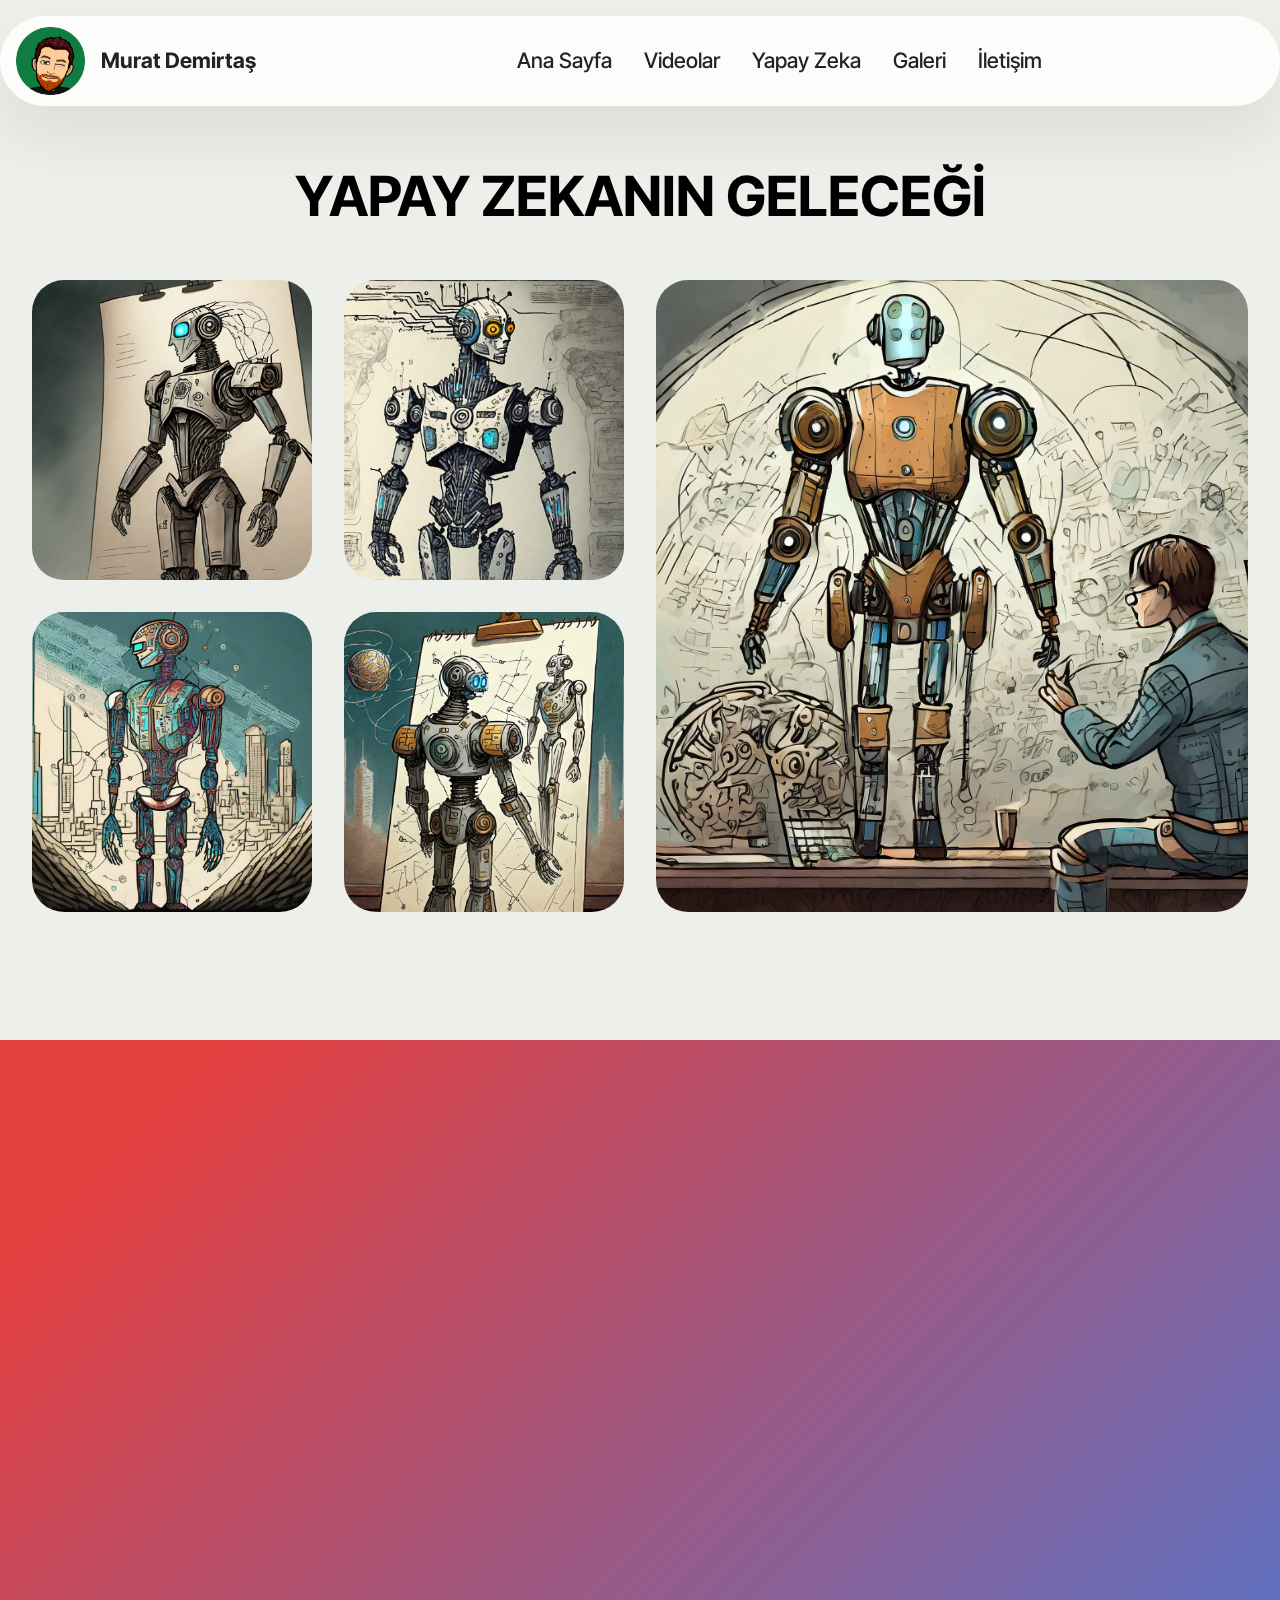
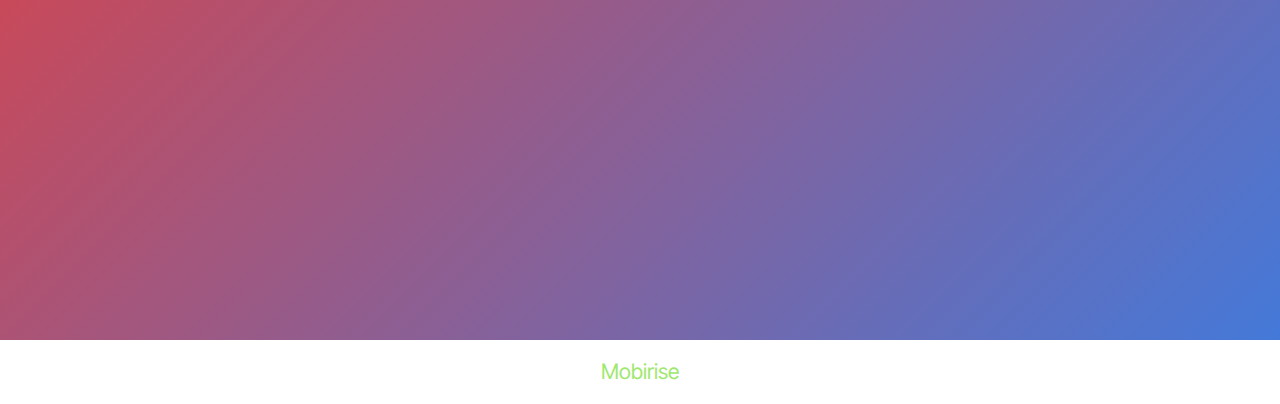
==== commit bef5009f: "create github pages" ====
--- a/index.html
+++ b/index.html
@@ -18,7 +18,7 @@
   <link rel="stylesheet" href="assets/theme/css/style.css">
   <link rel="preload" href="https://fonts.googleapis.com/css?family=Inter+Tight:100,200,300,400,500,600,700,800,900,100i,200i,300i,400i,500i,600i,700i,800i,900i&display=swap" as="style" onload="this.onload=null;this.rel='stylesheet'">
   <noscript><link rel="stylesheet" href="https://fonts.googleapis.com/css?family=Inter+Tight:100,200,300,400,500,600,700,800,900,100i,200i,300i,400i,500i,600i,700i,800i,900i&display=swap"></noscript>
-  <link rel="preload" as="style" href="assets/mobirise/css/mbr-additional.css?v=wkXSKx"><link rel="stylesheet" href="assets/mobirise/css/mbr-additional.css?v=wkXSKx" type="text/css">
+  <link rel="preload" as="style" href="assets/mobirise/css/mbr-additional.css?v=fgbzyH"><link rel="stylesheet" href="assets/mobirise/css/mbr-additional.css?v=fgbzyH" type="text/css">
 
   
   
@@ -136,7 +136,7 @@
             </div>
         </div>
     </div>
-</section><section class="display-7" style="padding: 0;align-items: center;justify-content: center;flex-wrap: wrap;    align-content: center;display: flex;position: relative;height: 4rem;"><a href="https://mobiri.se/3128083" style="flex: 1 1;height: 4rem;position: absolute;width: 100%;z-index: 1;"><img alt="" style="height: 4rem;" src="[data-uri]"></a><p style="margin: 0;text-align: center;" class="display-7">&#8204;</p><a style="z-index:1" href="https://mobirise.com/html-editor.html">WYSIWYG HTML Editor</a></section><script src="assets/bootstrap/js/bootstrap.bundle.min.js"></script>  <script src="assets/smoothscroll/smooth-scroll.js"></script>  <script src="assets/ytplayer/index.js"></script>  <script src="assets/dropdown/js/navbar-dropdown.js"></script>  <script src="assets/theme/js/script.js"></script>  
+</section><section class="display-7" style="padding: 0;align-items: center;justify-content: center;flex-wrap: wrap;    align-content: center;display: flex;position: relative;height: 4rem;"><a href="https://mobiri.se/3128083" style="flex: 1 1;height: 4rem;position: absolute;width: 100%;z-index: 1;"><img alt="" style="height: 4rem;" src="[data-uri]"></a><p style="margin: 0;text-align: center;" class="display-7">&#8204;</p><a style="z-index:1" href="https://mobirise.com">Mobirise </a></section><script src="assets/bootstrap/js/bootstrap.bundle.min.js"></script>  <script src="assets/smoothscroll/smooth-scroll.js"></script>  <script src="assets/ytplayer/index.js"></script>  <script src="assets/dropdown/js/navbar-dropdown.js"></script>  <script src="assets/theme/js/script.js"></script>  
   
   
 </body>
--- a/assets/mobirise/css/mbr-additional.css
+++ b/assets/mobirise/css/mbr-additional.css
@@ -2651,604 +2651,6 @@
     padding: 1rem;
   }
 }
-.cid-u1aqieLsYI {
-  padding-top: 8rem;
-  padding-bottom: 8rem;
-  background-color: #ffffff;
-}
-.cid-u1aqieLsYI .mbr-fallback-image.disabled {
-  display: none;
-}
-.cid-u1aqieLsYI .mbr-fallback-image {
-  display: block;
-  background-size: cover;
-  background-position: center center;
-  width: 100%;
-  height: 100%;
-  position: absolute;
-  top: 0;
-}
-@media (max-width: 991px) {
-  .cid-u1aqieLsYI .image-wrapper {
-    margin-bottom: 1rem;
-  }
-}
-.cid-u1aqieLsYI .row {
-  align-items: center;
-}
-@media (max-width: 991px) {
-  .cid-u1aqieLsYI .image-wrapper {
-    padding: 1rem;
-  }
-}
-@media (min-width: 992px) {
-  .cid-u1aqieLsYI .text-wrapper {
-    padding: 0 2rem;
-  }
-}
-.cid-u1aqieLsYI .mbr-section-title {
-  color: #000000;
-}
-.cid-u1aqieLsYI .mbr-text,
-.cid-u1aqieLsYI .mbr-section-btn {
-  color: #000000;
-}
-.cid-u15gY0HwN2 {
-  z-index: 1000;
-  width: 100%;
-  position: relative;
-}
-.cid-u15gY0HwN2 .dropdown-item:before {
-  font-family: Moririse2 !important;
-  content: "\e966";
-  display: inline-block;
-  width: 0;
-  position: absolute;
-  left: 1rem;
-  top: 0.5rem;
-  margin-right: 0.5rem;
-  line-height: 1;
-  font-size: inherit;
-  vertical-align: middle;
-  text-align: center;
-  overflow: hidden;
-  transform: scale(0, 1);
-  transition: all 0.25s ease-in-out;
-}
-@media (max-width: 767px) {
-  .cid-u15gY0HwN2 .navbar-toggler {
-    transform: scale(0.8);
-  }
-}
-.cid-u15gY0HwN2 .navbar-brand {
-  flex-shrink: 0;
-  align-items: center;
-  margin-right: 0;
-  padding: 10px 0;
-  transition: all 0.3s;
-  word-break: break-word;
-  z-index: 1;
-}
-.cid-u15gY0HwN2 .navbar-brand img {
-  max-width: 100%;
-  max-height: 100%;
-}
-.cid-u15gY0HwN2 .navbar-brand .navbar-caption {
-  line-height: inherit !important;
-}
-.cid-u15gY0HwN2 .navbar-brand .navbar-logo a {
-  outline: none;
-}
-.cid-u15gY0HwN2 .navbar-nav {
-  margin: auto;
-  margin-left: 0;
-  margin-left: auto;
-}
-.cid-u15gY0HwN2 .navbar-nav .nav-item {
-  padding: 0 !important;
-  transition: 0.3s all !important;
-}
-.cid-u15gY0HwN2 .navbar-nav .nav-item .nav-link {
-  padding: 16px !important;
-  margin: 0 !important;
-  border-radius: 1rem !important;
-  transition: 0.3s all !important;
-}
-.cid-u15gY0HwN2 .navbar-nav .nav-item .nav-link:hover {
-  background-color: rgba(27, 31, 10, 0.06);
-}
-.cid-u15gY0HwN2 .navbar-nav .open .nav-link::after {
-  transform: rotate(180deg);
-}
-@media (min-width: 992px) {
-  .cid-u15gY0HwN2 .navbar-nav .open .nav-link::before {
-    content: "";
-    width: 100%;
-    height: 20px;
-    top: 100%;
-    background: transparent;
-    position: absolute;
-  }
-}
-.cid-u15gY0HwN2 .navbar-nav .dropdown-item {
-  padding: 12px !important;
-  border-radius: 0.5rem !important;
-  margin: 0 8px !important;
-  transition: 0.3s all !important;
-}
-.cid-u15gY0HwN2 .navbar-nav .dropdown-item:hover {
-  background-color: rgba(27, 31, 10, 0.06);
-}
-@media (min-width: 992px) {
-  .cid-u15gY0HwN2 .navbar-nav {
-    padding-left: 1.5rem;
-  }
-}
-.cid-u15gY0HwN2 .nav-link {
-  width: fit-content;
-  position: relative;
-}
-.cid-u15gY0HwN2 .navbar-logo {
-  margin: 0 !important;
-}
-@media (max-width: 767px) {
-  .cid-u15gY0HwN2 .navbar-logo {
-    padding-left: 0;
-  }
-}
-.cid-u15gY0HwN2 .navbar-caption {
-  padding-left: 1rem;
-  padding-right: 0.5rem;
-}
-@media (max-width: 767px) {
-  .cid-u15gY0HwN2 .nav-dropdown {
-    padding-bottom: 0.5rem;
-  }
-}
-.cid-u15gY0HwN2 .nav-dropdown .link.dropdown-toggle::after {
-  margin-left: 0.5rem;
-  margin-top: 0.2rem;
-  transition: 0.3s all;
-}
-.cid-u15gY0HwN2 .container {
-  display: flex;
-  height: 90px;
-  padding: 0.5rem 0.6rem 0.5rem 1rem;
-  flex-wrap: nowrap;
-  background: rgba(255, 255, 255, 0.8) !important;
-  left: 0;
-  right: 0;
-  -webkit-box-pack: justify;
-  -ms-flex-pack: justify;
-  justify-content: flex-end;
-  -webkit-box-align: center;
-  -webkit-align-items: center;
-  -ms-flex-align: center;
-  align-items: center;
-  border-radius: 100vw;
-  margin-top: 1rem;
-  background-color: #ffffff;
-  box-shadow: 0 30px 60px 0 rgba(27, 31, 10, 0.08);
-}
-@media (max-width: 992px) {
-  .cid-u15gY0HwN2 .container {
-    padding-right: 2rem;
-  }
-}
-@media (max-width: 767px) {
-  .cid-u15gY0HwN2 .container {
-    width: 95%;
-    height: 56px !important;
-    padding: 0.5rem;
-    margin-top: 0rem;
-  }
-}
-.cid-u15gY0HwN2 .iconfont-wrapper {
-  font-size: 1.5rem;
-  padding-right: 0.5rem;
-}
-.cid-u15gY0HwN2 .dropdown-menu {
-  flex-wrap: wrap;
-  flex-direction: column;
-  max-width: 100%;
-  padding: 12px 4px !important;
-  border-radius: 1.5rem;
-  transition: 0.3s all !important;
-  min-width: auto;
-  background: #ffffff;
-  background: rgba(255, 255, 255, 0.8) !important;
-}
-.cid-u15gY0HwN2 .nav-item:focus,
-.cid-u15gY0HwN2 .nav-link:focus {
-  outline: none;
-}
-.cid-u15gY0HwN2 .dropdown .dropdown-menu .dropdown-item {
-  width: auto;
-  transition: all 0.25s ease-in-out;
-}
-.cid-u15gY0HwN2 .dropdown .dropdown-menu .dropdown-item::after {
-  right: 0.5rem;
-}
-.cid-u15gY0HwN2 .dropdown .dropdown-menu .dropdown-item .mbr-iconfont {
-  margin-right: 0.5rem;
-  vertical-align: sub;
-}
-.cid-u15gY0HwN2 .dropdown .dropdown-menu .dropdown-item .mbr-iconfont:before {
-  display: inline-block;
-  transform: scale(1, 1);
-  transition: all 0.25s ease-in-out;
-}
-.cid-u15gY0HwN2 .collapsed .dropdown-menu .dropdown-item:before {
-  display: none;
-}
-.cid-u15gY0HwN2 .collapsed .dropdown .dropdown-menu .dropdown-item {
-  padding: 0.235em 1.5em 0.235em 1.5em !important;
-  transition: none;
-  margin: 0 !important;
-}
-.cid-u15gY0HwN2 .navbar {
-  min-height: 90px;
-  transition: all 0.3s;
-  border-bottom: 1px solid transparent;
-  background: transparent !important;
-  padding: 0 !important;
-  border: none !important;
-  box-shadow: none !important;
-  border-radius: 0 !important;
-}
-.cid-u15gY0HwN2 .navbar.opened {
-  transition: all 0.3s;
-}
-.cid-u15gY0HwN2 .navbar .dropdown-item {
-  padding: 0.5rem 1.8rem;
-}
-.cid-u15gY0HwN2 .navbar .navbar-logo img {
-  width: auto;
-}
-.cid-u15gY0HwN2 .navbar .navbar-collapse {
-  z-index: 1;
-  justify-content: flex-end;
-}
-.cid-u15gY0HwN2 .navbar.collapsed {
-  justify-content: center;
-}
-.cid-u15gY0HwN2 .navbar.collapsed .nav-item .nav-link::before {
-  display: none;
-}
-.cid-u15gY0HwN2 .navbar.collapsed.opened .dropdown-menu {
-  top: 0;
-}
-@media (min-width: 992px) {
-  .cid-u15gY0HwN2 .navbar.collapsed.opened:not(.navbar-short) .navbar-collapse {
-    max-height: calc(98.5vh - 4.3rem);
-  }
-}
-.cid-u15gY0HwN2 .navbar.collapsed .dropdown-menu .dropdown-submenu {
-  left: 0 !important;
-}
-.cid-u15gY0HwN2 .navbar.collapsed .dropdown-menu .dropdown-item:after {
-  right: auto;
-}
-.cid-u15gY0HwN2 .navbar.collapsed .dropdown-menu .dropdown-toggle[data-toggle="dropdown-submenu"]:after {
-  margin-left: 0.5rem;
-  margin-top: 0.2rem;
-  border-top: 0.35em solid;
-  border-right: 0.35em solid transparent;
-  border-left: 0.35em solid transparent;
-  border-bottom: 0;
-  top: 41%;
-}
-.cid-u15gY0HwN2 .navbar.collapsed ul.navbar-nav li {
-  margin: auto;
-}
-.cid-u15gY0HwN2 .navbar.collapsed .dropdown-menu .dropdown-item {
-  padding: 0.25rem 1.5rem;
-  text-align: center;
-}
-.cid-u15gY0HwN2 .navbar.collapsed .icons-menu {
-  padding-left: 0;
-  padding-right: 0;
-  padding-top: 0.5rem;
-  padding-bottom: 0.5rem;
-}
-@media (max-width: 767px) {
-  .cid-u15gY0HwN2 .navbar {
-    min-height: 72px;
-  }
-  .cid-u15gY0HwN2 .navbar .navbar-logo img {
-    height: 2.5rem !important;
-  }
-}
-@media (max-width: 991px) {
-  .cid-u15gY0HwN2 .navbar .nav-item .nav-link::before {
-    display: none;
-  }
-  .cid-u15gY0HwN2 .navbar.opened .dropdown-menu {
-    top: 0;
-  }
-  .cid-u15gY0HwN2 .navbar .dropdown-menu .dropdown-submenu {
-    left: 0 !important;
-  }
-  .cid-u15gY0HwN2 .navbar .dropdown-menu .dropdown-item:after {
-    right: auto;
-  }
-  .cid-u15gY0HwN2 .navbar .dropdown-menu .dropdown-toggle[data-toggle="dropdown-submenu"]:after {
-    margin-left: 0.5rem;
-    margin-top: 0.2rem;
-    border-top: 0.35em solid;
-    border-right: 0.35em solid transparent;
-    border-left: 0.35em solid transparent;
-    border-bottom: 0;
-    top: 40%;
-  }
-  .cid-u15gY0HwN2 .navbar .dropdown-menu .dropdown-item {
-    padding: 0.25rem 1.5rem !important;
-    text-align: center;
-  }
-  .cid-u15gY0HwN2 .navbar .navbar-brand {
-    flex-shrink: initial;
-    flex-basis: auto;
-    word-break: break-word;
-    padding-right: 10px;
-  }
-  .cid-u15gY0HwN2 .navbar .navbar-toggler {
-    flex-basis: auto;
-  }
-  .cid-u15gY0HwN2 .navbar .icons-menu {
-    padding-left: 0;
-    padding-top: 0.5rem;
-    padding-bottom: 0.5rem;
-  }
-}
-.cid-u15gY0HwN2 .navbar.navbar-short .navbar-logo img {
-  height: 2rem;
-}
-.cid-u15gY0HwN2 .dropdown-item.active,
-.cid-u15gY0HwN2 .dropdown-item:active {
-  background-color: transparent;
-}
-.cid-u15gY0HwN2 .navbar-expand-lg .navbar-nav .nav-link {
-  padding: 0;
-}
-.cid-u15gY0HwN2 .nav-dropdown .link.dropdown-toggle {
-  margin-right: 1.667em;
-}
-.cid-u15gY0HwN2 .nav-dropdown .link.dropdown-toggle[aria-expanded="true"] {
-  margin-right: 0;
-  padding: 0.667em 1.667em;
-}
-.cid-u15gY0HwN2 .navbar.navbar-expand-lg .dropdown .dropdown-menu {
-  background: #ffffff;
-}
-.cid-u15gY0HwN2 .navbar.navbar-expand-lg .dropdown .dropdown-menu .dropdown-submenu {
-  margin: 0;
-  left: 105%;
-  transform: none;
-  top: -12px;
-}
-.cid-u15gY0HwN2 .navbar .dropdown.open > .dropdown-menu {
-  display: flex;
-}
-.cid-u15gY0HwN2 ul.navbar-nav {
-  flex-wrap: wrap;
-}
-.cid-u15gY0HwN2 .navbar-buttons {
-  text-align: center;
-  min-width: 140px;
-}
-@media (max-width: 992px) {
-  .cid-u15gY0HwN2 .navbar-buttons {
-    text-align: left;
-  }
-}
-.cid-u15gY0HwN2 button.navbar-toggler {
-  outline: none;
-  width: 31px;
-  height: 20px;
-  cursor: pointer;
-  transition: all 0.2s;
-  position: relative;
-  align-self: center;
-}
-.cid-u15gY0HwN2 button.navbar-toggler .hamburger span {
-  position: absolute;
-  right: 0;
-  width: 30px;
-  height: 2px;
-  border-right: 5px;
-  background-color: #000000;
-}
-.cid-u15gY0HwN2 button.navbar-toggler .hamburger span:nth-child(1) {
-  top: 0;
-  transition: all 0.2s;
-}
-.cid-u15gY0HwN2 button.navbar-toggler .hamburger span:nth-child(2) {
-  top: 8px;
-  transition: all 0.15s;
-}
-.cid-u15gY0HwN2 button.navbar-toggler .hamburger span:nth-child(3) {
-  top: 8px;
-  transition: all 0.15s;
-}
-.cid-u15gY0HwN2 button.navbar-toggler .hamburger span:nth-child(4) {
-  top: 16px;
-  transition: all 0.2s;
-}
-.cid-u15gY0HwN2 nav.opened .hamburger span:nth-child(1) {
-  top: 8px;
-  width: 0;
-  opacity: 0;
-  right: 50%;
-  transition: all 0.2s;
-}
-.cid-u15gY0HwN2 nav.opened .hamburger span:nth-child(2) {
-  transform: rotate(45deg);
-  transition: all 0.25s;
-}
-.cid-u15gY0HwN2 nav.opened .hamburger span:nth-child(3) {
-  transform: rotate(-45deg);
-  transition: all 0.25s;
-}
-.cid-u15gY0HwN2 nav.opened .hamburger span:nth-child(4) {
-  top: 8px;
-  width: 0;
-  opacity: 0;
-  right: 50%;
-  transition: all 0.2s;
-}
-.cid-u15gY0HwN2 .navbar-dropdown {
-  padding: 0 1rem;
-}
-.cid-u15gY0HwN2 a.nav-link {
-  display: flex;
-  align-items: center;
-  justify-content: center;
-}
-.cid-u15gY0HwN2 .icons-menu {
-  flex-wrap: nowrap;
-  display: flex;
-  justify-content: center;
-  padding-left: 1rem;
-  padding-right: 1rem;
-  padding-top: 0.3rem;
-  text-align: center;
-}
-@media (max-width: 992px) {
-  .cid-u15gY0HwN2 .icons-menu {
-    justify-content: flex-start;
-    margin-bottom: 0.5rem;
-  }
-}
-@media screen and (-ms-high-contrast: active), (-ms-high-contrast: none) {
-  .cid-u15gY0HwN2 .navbar {
-    height: 70px;
-  }
-  .cid-u15gY0HwN2 .navbar.opened {
-    height: auto;
-  }
-  .cid-u15gY0HwN2 .nav-item .nav-link:hover::before {
-    width: 175%;
-    max-width: calc(100% + 2rem);
-    left: -1rem;
-  }
-}
-.cid-u15gY0HwN2 .navbar .dropdown > .dropdown-menu {
-  display: none;
-  width: max-content;
-  max-width: 500px !important;
-  transform: translateX(-50%);
-  top: calc(100% + 20px);
-  left: 50%;
-}
-.cid-u15gY0HwN2 .navbar .dropdown > .dropdown-menu .dropdown-item {
-  line-height: 1 !important;
-}
-.cid-u15gY0HwN2 .navbar .dropdown > .dropdown-menu .dropdown .dropdown-item {
-  align-items: center;
-  display: flex;
-  height: max-content !important;
-  min-height: max-content !important;
-}
-.cid-u15gY0HwN2 .navbar .dropdown > .dropdown-menu .dropdown .dropdown-item::after {
-  display: inline-block;
-  position: static;
-  margin-left: 0.5rem;
-  margin-top: 0;
-  margin-right: 0;
-  margin-bottom: 0;
-  transition: 0.3s all;
-  transform: rotate(-90deg);
-}
-.cid-u15gY0HwN2 .navbar .dropdown > .dropdown-menu .dropdown.open .dropdown-item::after {
-  transform: rotate(0deg);
-}
-.cid-u15gY0HwN2 .mbr-section-btn {
-  margin: -0.6rem -0.6rem;
-}
-.cid-u15gY0HwN2 .navbar-toggler {
-  margin-left: 12px;
-  margin-right: 8px;
-  order: 1000;
-}
-@media (max-width: 991px) {
-  .cid-u15gY0HwN2 .navbar-brand {
-    margin-right: auto;
-  }
-  .cid-u15gY0HwN2 .navbar-collapse {
-    z-index: -1 !important;
-    position: absolute;
-    top: 110%;
-    left: 0;
-    width: 100%;
-    padding: 1rem;
-    border-radius: 1.5rem;
-    background: #ffffff;
-    opacity: 1;
-    border-color: rgba(255, 255, 255, 0.8) !important;
-    background: rgba(255, 255, 255, 0.8) !important;
-    backdrop-filter: blur(8px);
-  }
-  .cid-u15gY0HwN2 .navbar-nav .nav-item .nav-link::after {
-    margin-left: 10px;
-  }
-  .cid-u15gY0HwN2 .navbar-nav .dropdown-item:hover {
-    background-color: rgba(27, 31, 10, 0.06);
-  }
-  .cid-u15gY0HwN2 .navbar .dropdown > .dropdown-menu {
-    max-width: 100% !important;
-    transform: translateX(0);
-    top: 10px;
-    left: 0;
-    padding: 8px !important;
-    border-radius: 1rem;
-    background-color: rgba(27, 31, 10, 0.04) !important;
-  }
-  .cid-u15gY0HwN2 .navbar .dropdown > .dropdown-menu .dropdown-item {
-    padding: 8px !important;
-    line-height: 1 !important;
-    margin-bottom: 4px !important;
-  }
-  .cid-u15gY0HwN2 .navbar .dropdown > .dropdown-menu .dropdown .dropdown-item {
-    align-items: center;
-    display: flex;
-    height: max-content !important;
-    min-height: max-content !important;
-  }
-  .cid-u15gY0HwN2 .navbar .dropdown > .dropdown-menu .dropdown .dropdown-item::after {
-    display: inline-block;
-    position: static;
-    margin-left: 0.5rem;
-    margin-top: 0;
-    margin-right: 0;
-    margin-bottom: 0;
-    transition: 0.3s all;
-    transform: rotate(0deg);
-  }
-  .cid-u15gY0HwN2 .navbar .dropdown > .dropdown-menu .dropdown.open .dropdown-item::after {
-    transform: rotate(180deg);
-  }
-  .cid-u15gY0HwN2 .navbar .dropdown > .dropdown-menu .dropdown-submenu {
-    position: static;
-    width: 100%;
-    max-width: 100% !important;
-    transform: translateX(0) !important;
-    top: 0;
-    left: 0;
-    padding: 8px !important;
-    border-radius: 1rem;
-    background-color: rgba(27, 31, 10, 0.04) !important;
-  }
-  .cid-u15gY0HwN2 .navbar .dropdown.open > .dropdown-menu {
-    display: flex !important;
-    flex-direction: column;
-    align-items: flex-start;
-  }
-}
-@media (max-width: 575px) {
-  .cid-u15gY0HwN2 .navbar-collapse {
-    padding: 1rem;
-  }
-}
 .cid-u15AR3A27p {
   padding-top: 10rem;
   padding-bottom: 10rem;
--- a/assets/mobirise/css/mbr-additional.css
+++ b/assets/mobirise/css/mbr-additional.css
@@ -2651,604 +2651,6 @@
     padding: 1rem;
   }
 }
-.cid-u1aqieLsYI {
-  padding-top: 8rem;
-  padding-bottom: 8rem;
-  background-color: #ffffff;
-}
-.cid-u1aqieLsYI .mbr-fallback-image.disabled {
-  display: none;
-}
-.cid-u1aqieLsYI .mbr-fallback-image {
-  display: block;
-  background-size: cover;
-  background-position: center center;
-  width: 100%;
-  height: 100%;
-  position: absolute;
-  top: 0;
-}
-@media (max-width: 991px) {
-  .cid-u1aqieLsYI .image-wrapper {
-    margin-bottom: 1rem;
-  }
-}
-.cid-u1aqieLsYI .row {
-  align-items: center;
-}
-@media (max-width: 991px) {
-  .cid-u1aqieLsYI .image-wrapper {
-    padding: 1rem;
-  }
-}
-@media (min-width: 992px) {
-  .cid-u1aqieLsYI .text-wrapper {
-    padding: 0 2rem;
-  }
-}
-.cid-u1aqieLsYI .mbr-section-title {
-  color: #000000;
-}
-.cid-u1aqieLsYI .mbr-text,
-.cid-u1aqieLsYI .mbr-section-btn {
-  color: #000000;
-}
-.cid-u15gY0HwN2 {
-  z-index: 1000;
-  width: 100%;
-  position: relative;
-}
-.cid-u15gY0HwN2 .dropdown-item:before {
-  font-family: Moririse2 !important;
-  content: "\e966";
-  display: inline-block;
-  width: 0;
-  position: absolute;
-  left: 1rem;
-  top: 0.5rem;
-  margin-right: 0.5rem;
-  line-height: 1;
-  font-size: inherit;
-  vertical-align: middle;
-  text-align: center;
-  overflow: hidden;
-  transform: scale(0, 1);
-  transition: all 0.25s ease-in-out;
-}
-@media (max-width: 767px) {
-  .cid-u15gY0HwN2 .navbar-toggler {
-    transform: scale(0.8);
-  }
-}
-.cid-u15gY0HwN2 .navbar-brand {
-  flex-shrink: 0;
-  align-items: center;
-  margin-right: 0;
-  padding: 10px 0;
-  transition: all 0.3s;
-  word-break: break-word;
-  z-index: 1;
-}
-.cid-u15gY0HwN2 .navbar-brand img {
-  max-width: 100%;
-  max-height: 100%;
-}
-.cid-u15gY0HwN2 .navbar-brand .navbar-caption {
-  line-height: inherit !important;
-}
-.cid-u15gY0HwN2 .navbar-brand .navbar-logo a {
-  outline: none;
-}
-.cid-u15gY0HwN2 .navbar-nav {
-  margin: auto;
-  margin-left: 0;
-  margin-left: auto;
-}
-.cid-u15gY0HwN2 .navbar-nav .nav-item {
-  padding: 0 !important;
-  transition: 0.3s all !important;
-}
-.cid-u15gY0HwN2 .navbar-nav .nav-item .nav-link {
-  padding: 16px !important;
-  margin: 0 !important;
-  border-radius: 1rem !important;
-  transition: 0.3s all !important;
-}
-.cid-u15gY0HwN2 .navbar-nav .nav-item .nav-link:hover {
-  background-color: rgba(27, 31, 10, 0.06);
-}
-.cid-u15gY0HwN2 .navbar-nav .open .nav-link::after {
-  transform: rotate(180deg);
-}
-@media (min-width: 992px) {
-  .cid-u15gY0HwN2 .navbar-nav .open .nav-link::before {
-    content: "";
-    width: 100%;
-    height: 20px;
-    top: 100%;
-    background: transparent;
-    position: absolute;
-  }
-}
-.cid-u15gY0HwN2 .navbar-nav .dropdown-item {
-  padding: 12px !important;
-  border-radius: 0.5rem !important;
-  margin: 0 8px !important;
-  transition: 0.3s all !important;
-}
-.cid-u15gY0HwN2 .navbar-nav .dropdown-item:hover {
-  background-color: rgba(27, 31, 10, 0.06);
-}
-@media (min-width: 992px) {
-  .cid-u15gY0HwN2 .navbar-nav {
-    padding-left: 1.5rem;
-  }
-}
-.cid-u15gY0HwN2 .nav-link {
-  width: fit-content;
-  position: relative;
-}
-.cid-u15gY0HwN2 .navbar-logo {
-  margin: 0 !important;
-}
-@media (max-width: 767px) {
-  .cid-u15gY0HwN2 .navbar-logo {
-    padding-left: 0;
-  }
-}
-.cid-u15gY0HwN2 .navbar-caption {
-  padding-left: 1rem;
-  padding-right: 0.5rem;
-}
-@media (max-width: 767px) {
-  .cid-u15gY0HwN2 .nav-dropdown {
-    padding-bottom: 0.5rem;
-  }
-}
-.cid-u15gY0HwN2 .nav-dropdown .link.dropdown-toggle::after {
-  margin-left: 0.5rem;
-  margin-top: 0.2rem;
-  transition: 0.3s all;
-}
-.cid-u15gY0HwN2 .container {
-  display: flex;
-  height: 90px;
-  padding: 0.5rem 0.6rem 0.5rem 1rem;
-  flex-wrap: nowrap;
-  background: rgba(255, 255, 255, 0.8) !important;
-  left: 0;
-  right: 0;
-  -webkit-box-pack: justify;
-  -ms-flex-pack: justify;
-  justify-content: flex-end;
-  -webkit-box-align: center;
-  -webkit-align-items: center;
-  -ms-flex-align: center;
-  align-items: center;
-  border-radius: 100vw;
-  margin-top: 1rem;
-  background-color: #ffffff;
-  box-shadow: 0 30px 60px 0 rgba(27, 31, 10, 0.08);
-}
-@media (max-width: 992px) {
-  .cid-u15gY0HwN2 .container {
-    padding-right: 2rem;
-  }
-}
-@media (max-width: 767px) {
-  .cid-u15gY0HwN2 .container {
-    width: 95%;
-    height: 56px !important;
-    padding: 0.5rem;
-    margin-top: 0rem;
-  }
-}
-.cid-u15gY0HwN2 .iconfont-wrapper {
-  font-size: 1.5rem;
-  padding-right: 0.5rem;
-}
-.cid-u15gY0HwN2 .dropdown-menu {
-  flex-wrap: wrap;
-  flex-direction: column;
-  max-width: 100%;
-  padding: 12px 4px !important;
-  border-radius: 1.5rem;
-  transition: 0.3s all !important;
-  min-width: auto;
-  background: #ffffff;
-  background: rgba(255, 255, 255, 0.8) !important;
-}
-.cid-u15gY0HwN2 .nav-item:focus,
-.cid-u15gY0HwN2 .nav-link:focus {
-  outline: none;
-}
-.cid-u15gY0HwN2 .dropdown .dropdown-menu .dropdown-item {
-  width: auto;
-  transition: all 0.25s ease-in-out;
-}
-.cid-u15gY0HwN2 .dropdown .dropdown-menu .dropdown-item::after {
-  right: 0.5rem;
-}
-.cid-u15gY0HwN2 .dropdown .dropdown-menu .dropdown-item .mbr-iconfont {
-  margin-right: 0.5rem;
-  vertical-align: sub;
-}
-.cid-u15gY0HwN2 .dropdown .dropdown-menu .dropdown-item .mbr-iconfont:before {
-  display: inline-block;
-  transform: scale(1, 1);
-  transition: all 0.25s ease-in-out;
-}
-.cid-u15gY0HwN2 .collapsed .dropdown-menu .dropdown-item:before {
-  display: none;
-}
-.cid-u15gY0HwN2 .collapsed .dropdown .dropdown-menu .dropdown-item {
-  padding: 0.235em 1.5em 0.235em 1.5em !important;
-  transition: none;
-  margin: 0 !important;
-}
-.cid-u15gY0HwN2 .navbar {
-  min-height: 90px;
-  transition: all 0.3s;
-  border-bottom: 1px solid transparent;
-  background: transparent !important;
-  padding: 0 !important;
-  border: none !important;
-  box-shadow: none !important;
-  border-radius: 0 !important;
-}
-.cid-u15gY0HwN2 .navbar.opened {
-  transition: all 0.3s;
-}
-.cid-u15gY0HwN2 .navbar .dropdown-item {
-  padding: 0.5rem 1.8rem;
-}
-.cid-u15gY0HwN2 .navbar .navbar-logo img {
-  width: auto;
-}
-.cid-u15gY0HwN2 .navbar .navbar-collapse {
-  z-index: 1;
-  justify-content: flex-end;
-}
-.cid-u15gY0HwN2 .navbar.collapsed {
-  justify-content: center;
-}
-.cid-u15gY0HwN2 .navbar.collapsed .nav-item .nav-link::before {
-  display: none;
-}
-.cid-u15gY0HwN2 .navbar.collapsed.opened .dropdown-menu {
-  top: 0;
-}
-@media (min-width: 992px) {
-  .cid-u15gY0HwN2 .navbar.collapsed.opened:not(.navbar-short) .navbar-collapse {
-    max-height: calc(98.5vh - 4.3rem);
-  }
-}
-.cid-u15gY0HwN2 .navbar.collapsed .dropdown-menu .dropdown-submenu {
-  left: 0 !important;
-}
-.cid-u15gY0HwN2 .navbar.collapsed .dropdown-menu .dropdown-item:after {
-  right: auto;
-}
-.cid-u15gY0HwN2 .navbar.collapsed .dropdown-menu .dropdown-toggle[data-toggle="dropdown-submenu"]:after {
-  margin-left: 0.5rem;
-  margin-top: 0.2rem;
-  border-top: 0.35em solid;
-  border-right: 0.35em solid transparent;
-  border-left: 0.35em solid transparent;
-  border-bottom: 0;
-  top: 41%;
-}
-.cid-u15gY0HwN2 .navbar.collapsed ul.navbar-nav li {
-  margin: auto;
-}
-.cid-u15gY0HwN2 .navbar.collapsed .dropdown-menu .dropdown-item {
-  padding: 0.25rem 1.5rem;
-  text-align: center;
-}
-.cid-u15gY0HwN2 .navbar.collapsed .icons-menu {
-  padding-left: 0;
-  padding-right: 0;
-  padding-top: 0.5rem;
-  padding-bottom: 0.5rem;
-}
-@media (max-width: 767px) {
-  .cid-u15gY0HwN2 .navbar {
-    min-height: 72px;
-  }
-  .cid-u15gY0HwN2 .navbar .navbar-logo img {
-    height: 2.5rem !important;
-  }
-}
-@media (max-width: 991px) {
-  .cid-u15gY0HwN2 .navbar .nav-item .nav-link::before {
-    display: none;
-  }
-  .cid-u15gY0HwN2 .navbar.opened .dropdown-menu {
-    top: 0;
-  }
-  .cid-u15gY0HwN2 .navbar .dropdown-menu .dropdown-submenu {
-    left: 0 !important;
-  }
-  .cid-u15gY0HwN2 .navbar .dropdown-menu .dropdown-item:after {
-    right: auto;
-  }
-  .cid-u15gY0HwN2 .navbar .dropdown-menu .dropdown-toggle[data-toggle="dropdown-submenu"]:after {
-    margin-left: 0.5rem;
-    margin-top: 0.2rem;
-    border-top: 0.35em solid;
-    border-right: 0.35em solid transparent;
-    border-left: 0.35em solid transparent;
-    border-bottom: 0;
-    top: 40%;
-  }
-  .cid-u15gY0HwN2 .navbar .dropdown-menu .dropdown-item {
-    padding: 0.25rem 1.5rem !important;
-    text-align: center;
-  }
-  .cid-u15gY0HwN2 .navbar .navbar-brand {
-    flex-shrink: initial;
-    flex-basis: auto;
-    word-break: break-word;
-    padding-right: 10px;
-  }
-  .cid-u15gY0HwN2 .navbar .navbar-toggler {
-    flex-basis: auto;
-  }
-  .cid-u15gY0HwN2 .navbar .icons-menu {
-    padding-left: 0;
-    padding-top: 0.5rem;
-    padding-bottom: 0.5rem;
-  }
-}
-.cid-u15gY0HwN2 .navbar.navbar-short .navbar-logo img {
-  height: 2rem;
-}
-.cid-u15gY0HwN2 .dropdown-item.active,
-.cid-u15gY0HwN2 .dropdown-item:active {
-  background-color: transparent;
-}
-.cid-u15gY0HwN2 .navbar-expand-lg .navbar-nav .nav-link {
-  padding: 0;
-}
-.cid-u15gY0HwN2 .nav-dropdown .link.dropdown-toggle {
-  margin-right: 1.667em;
-}
-.cid-u15gY0HwN2 .nav-dropdown .link.dropdown-toggle[aria-expanded="true"] {
-  margin-right: 0;
-  padding: 0.667em 1.667em;
-}
-.cid-u15gY0HwN2 .navbar.navbar-expand-lg .dropdown .dropdown-menu {
-  background: #ffffff;
-}
-.cid-u15gY0HwN2 .navbar.navbar-expand-lg .dropdown .dropdown-menu .dropdown-submenu {
-  margin: 0;
-  left: 105%;
-  transform: none;
-  top: -12px;
-}
-.cid-u15gY0HwN2 .navbar .dropdown.open > .dropdown-menu {
-  display: flex;
-}
-.cid-u15gY0HwN2 ul.navbar-nav {
-  flex-wrap: wrap;
-}
-.cid-u15gY0HwN2 .navbar-buttons {
-  text-align: center;
-  min-width: 140px;
-}
-@media (max-width: 992px) {
-  .cid-u15gY0HwN2 .navbar-buttons {
-    text-align: left;
-  }
-}
-.cid-u15gY0HwN2 button.navbar-toggler {
-  outline: none;
-  width: 31px;
-  height: 20px;
-  cursor: pointer;
-  transition: all 0.2s;
-  position: relative;
-  align-self: center;
-}
-.cid-u15gY0HwN2 button.navbar-toggler .hamburger span {
-  position: absolute;
-  right: 0;
-  width: 30px;
-  height: 2px;
-  border-right: 5px;
-  background-color: #000000;
-}
-.cid-u15gY0HwN2 button.navbar-toggler .hamburger span:nth-child(1) {
-  top: 0;
-  transition: all 0.2s;
-}
-.cid-u15gY0HwN2 button.navbar-toggler .hamburger span:nth-child(2) {
-  top: 8px;
-  transition: all 0.15s;
-}
-.cid-u15gY0HwN2 button.navbar-toggler .hamburger span:nth-child(3) {
-  top: 8px;
-  transition: all 0.15s;
-}
-.cid-u15gY0HwN2 button.navbar-toggler .hamburger span:nth-child(4) {
-  top: 16px;
-  transition: all 0.2s;
-}
-.cid-u15gY0HwN2 nav.opened .hamburger span:nth-child(1) {
-  top: 8px;
-  width: 0;
-  opacity: 0;
-  right: 50%;
-  transition: all 0.2s;
-}
-.cid-u15gY0HwN2 nav.opened .hamburger span:nth-child(2) {
-  transform: rotate(45deg);
-  transition: all 0.25s;
-}
-.cid-u15gY0HwN2 nav.opened .hamburger span:nth-child(3) {
-  transform: rotate(-45deg);
-  transition: all 0.25s;
-}
-.cid-u15gY0HwN2 nav.opened .hamburger span:nth-child(4) {
-  top: 8px;
-  width: 0;
-  opacity: 0;
-  right: 50%;
-  transition: all 0.2s;
-}
-.cid-u15gY0HwN2 .navbar-dropdown {
-  padding: 0 1rem;
-}
-.cid-u15gY0HwN2 a.nav-link {
-  display: flex;
-  align-items: center;
-  justify-content: center;
-}
-.cid-u15gY0HwN2 .icons-menu {
-  flex-wrap: nowrap;
-  display: flex;
-  justify-content: center;
-  padding-left: 1rem;
-  padding-right: 1rem;
-  padding-top: 0.3rem;
-  text-align: center;
-}
-@media (max-width: 992px) {
-  .cid-u15gY0HwN2 .icons-menu {
-    justify-content: flex-start;
-    margin-bottom: 0.5rem;
-  }
-}
-@media screen and (-ms-high-contrast: active), (-ms-high-contrast: none) {
-  .cid-u15gY0HwN2 .navbar {
-    height: 70px;
-  }
-  .cid-u15gY0HwN2 .navbar.opened {
-    height: auto;
-  }
-  .cid-u15gY0HwN2 .nav-item .nav-link:hover::before {
-    width: 175%;
-    max-width: calc(100% + 2rem);
-    left: -1rem;
-  }
-}
-.cid-u15gY0HwN2 .navbar .dropdown > .dropdown-menu {
-  display: none;
-  width: max-content;
-  max-width: 500px !important;
-  transform: translateX(-50%);
-  top: calc(100% + 20px);
-  left: 50%;
-}
-.cid-u15gY0HwN2 .navbar .dropdown > .dropdown-menu .dropdown-item {
-  line-height: 1 !important;
-}
-.cid-u15gY0HwN2 .navbar .dropdown > .dropdown-menu .dropdown .dropdown-item {
-  align-items: center;
-  display: flex;
-  height: max-content !important;
-  min-height: max-content !important;
-}
-.cid-u15gY0HwN2 .navbar .dropdown > .dropdown-menu .dropdown .dropdown-item::after {
-  display: inline-block;
-  position: static;
-  margin-left: 0.5rem;
-  margin-top: 0;
-  margin-right: 0;
-  margin-bottom: 0;
-  transition: 0.3s all;
-  transform: rotate(-90deg);
-}
-.cid-u15gY0HwN2 .navbar .dropdown > .dropdown-menu .dropdown.open .dropdown-item::after {
-  transform: rotate(0deg);
-}
-.cid-u15gY0HwN2 .mbr-section-btn {
-  margin: -0.6rem -0.6rem;
-}
-.cid-u15gY0HwN2 .navbar-toggler {
-  margin-left: 12px;
-  margin-right: 8px;
-  order: 1000;
-}
-@media (max-width: 991px) {
-  .cid-u15gY0HwN2 .navbar-brand {
-    margin-right: auto;
-  }
-  .cid-u15gY0HwN2 .navbar-collapse {
-    z-index: -1 !important;
-    position: absolute;
-    top: 110%;
-    left: 0;
-    width: 100%;
-    padding: 1rem;
-    border-radius: 1.5rem;
-    background: #ffffff;
-    opacity: 1;
-    border-color: rgba(255, 255, 255, 0.8) !important;
-    background: rgba(255, 255, 255, 0.8) !important;
-    backdrop-filter: blur(8px);
-  }
-  .cid-u15gY0HwN2 .navbar-nav .nav-item .nav-link::after {
-    margin-left: 10px;
-  }
-  .cid-u15gY0HwN2 .navbar-nav .dropdown-item:hover {
-    background-color: rgba(27, 31, 10, 0.06);
-  }
-  .cid-u15gY0HwN2 .navbar .dropdown > .dropdown-menu {
-    max-width: 100% !important;
-    transform: translateX(0);
-    top: 10px;
-    left: 0;
-    padding: 8px !important;
-    border-radius: 1rem;
-    background-color: rgba(27, 31, 10, 0.04) !important;
-  }
-  .cid-u15gY0HwN2 .navbar .dropdown > .dropdown-menu .dropdown-item {
-    padding: 8px !important;
-    line-height: 1 !important;
-    margin-bottom: 4px !important;
-  }
-  .cid-u15gY0HwN2 .navbar .dropdown > .dropdown-menu .dropdown .dropdown-item {
-    align-items: center;
-    display: flex;
-    height: max-content !important;
-    min-height: max-content !important;
-  }
-  .cid-u15gY0HwN2 .navbar .dropdown > .dropdown-menu .dropdown .dropdown-item::after {
-    display: inline-block;
-    position: static;
-    margin-left: 0.5rem;
-    margin-top: 0;
-    margin-right: 0;
-    margin-bottom: 0;
-    transition: 0.3s all;
-    transform: rotate(0deg);
-  }
-  .cid-u15gY0HwN2 .navbar .dropdown > .dropdown-menu .dropdown.open .dropdown-item::after {
-    transform: rotate(180deg);
-  }
-  .cid-u15gY0HwN2 .navbar .dropdown > .dropdown-menu .dropdown-submenu {
-    position: static;
-    width: 100%;
-    max-width: 100% !important;
-    transform: translateX(0) !important;
-    top: 0;
-    left: 0;
-    padding: 8px !important;
-    border-radius: 1rem;
-    background-color: rgba(27, 31, 10, 0.04) !important;
-  }
-  .cid-u15gY0HwN2 .navbar .dropdown.open > .dropdown-menu {
-    display: flex !important;
-    flex-direction: column;
-    align-items: flex-start;
-  }
-}
-@media (max-width: 575px) {
-  .cid-u15gY0HwN2 .navbar-collapse {
-    padding: 1rem;
-  }
-}
 .cid-u15AR3A27p {
   padding-top: 10rem;
   padding-bottom: 10rem;
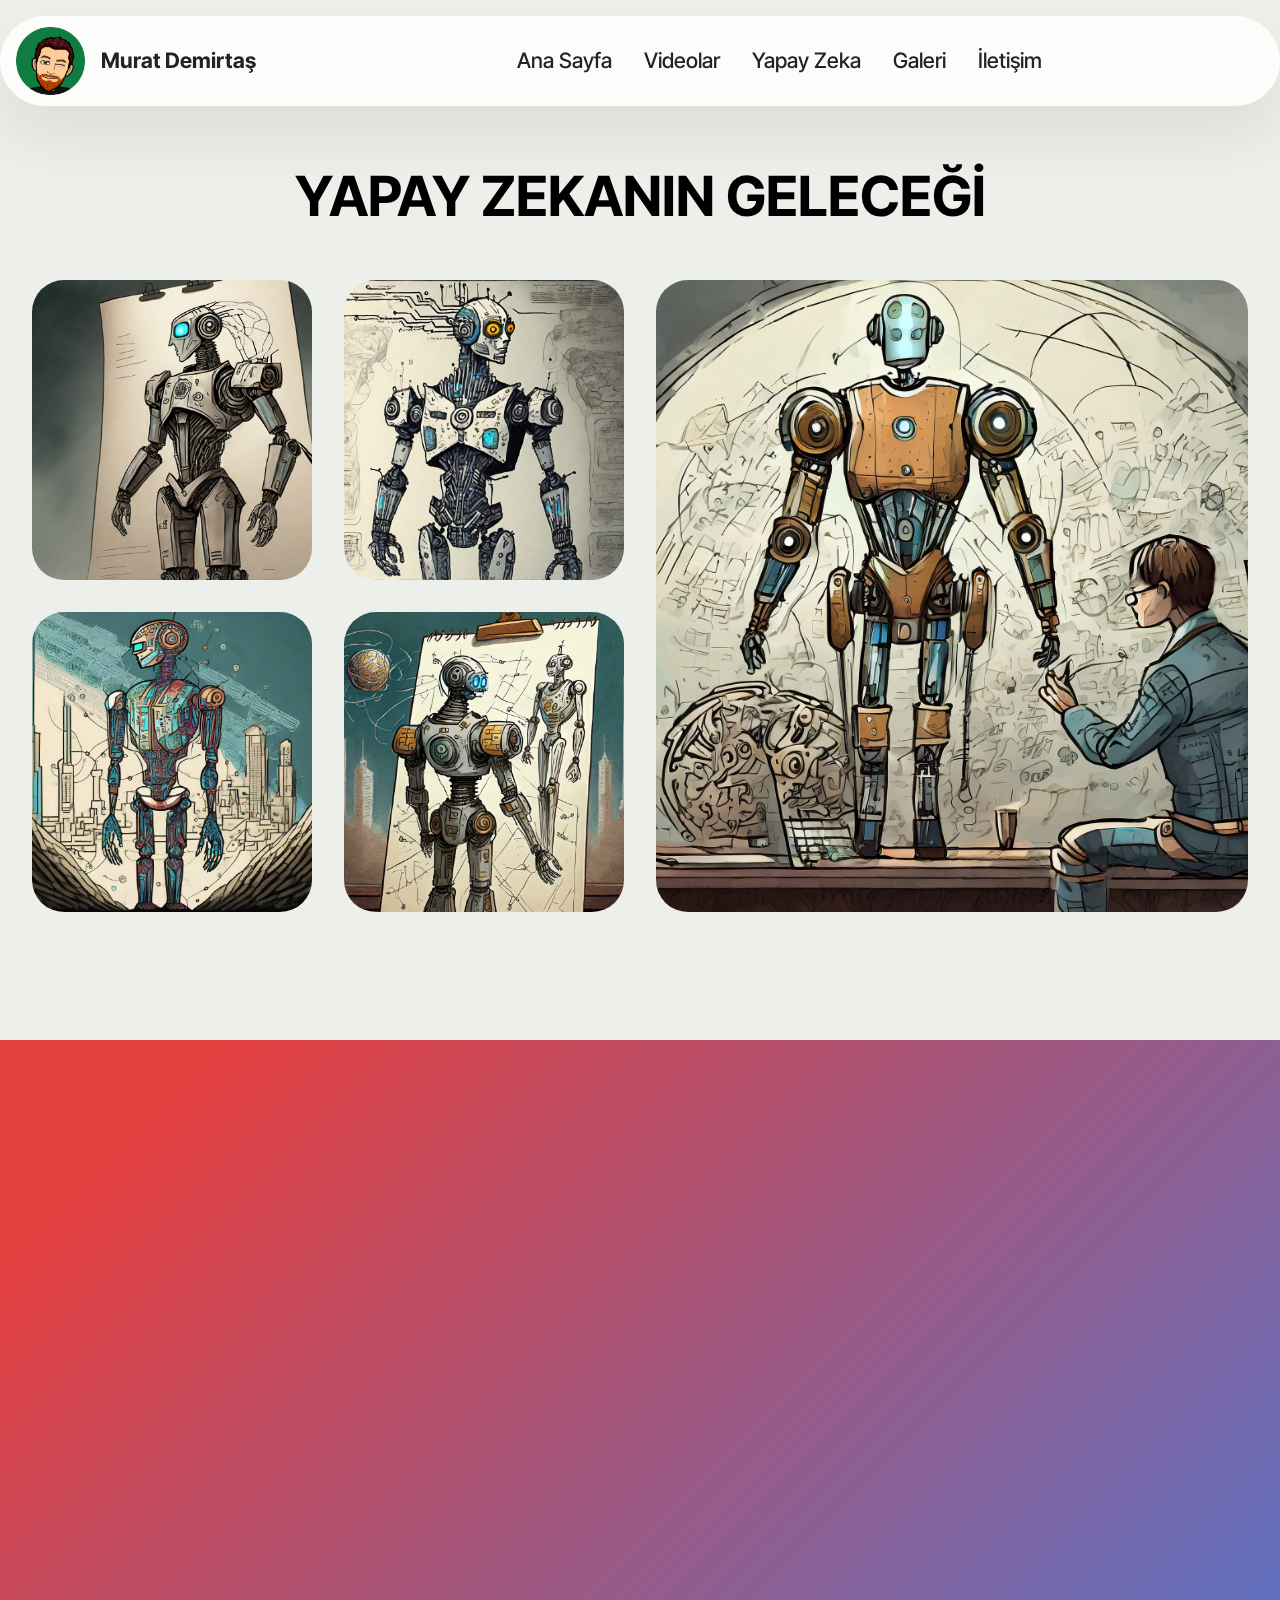
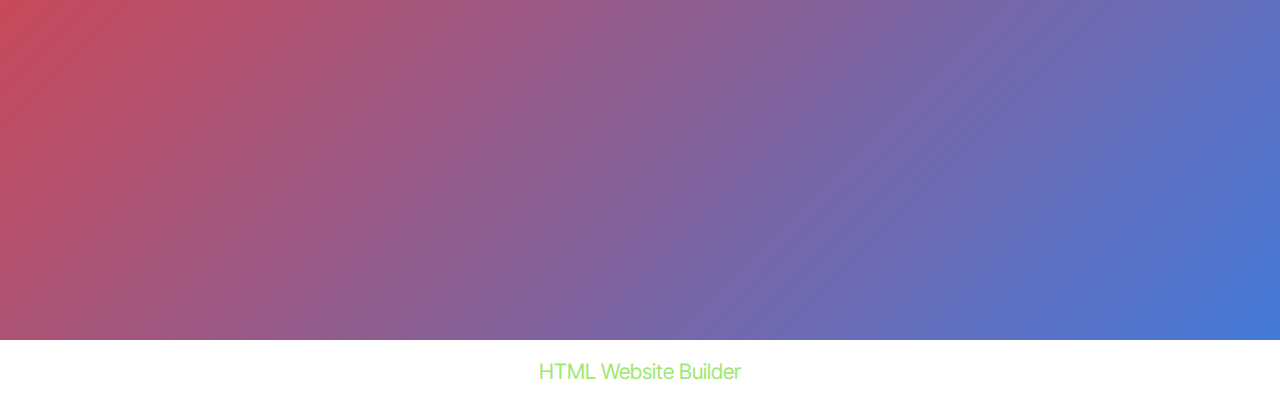
==== commit 4c918c4b: "create github pages" ====
--- a/index.html
+++ b/index.html
@@ -18,7 +18,7 @@
   <link rel="stylesheet" href="assets/theme/css/style.css">
   <link rel="preload" href="https://fonts.googleapis.com/css?family=Inter+Tight:100,200,300,400,500,600,700,800,900,100i,200i,300i,400i,500i,600i,700i,800i,900i&display=swap" as="style" onload="this.onload=null;this.rel='stylesheet'">
   <noscript><link rel="stylesheet" href="https://fonts.googleapis.com/css?family=Inter+Tight:100,200,300,400,500,600,700,800,900,100i,200i,300i,400i,500i,600i,700i,800i,900i&display=swap"></noscript>
-  <link rel="preload" as="style" href="assets/mobirise/css/mbr-additional.css?v=fgbzyH"><link rel="stylesheet" href="assets/mobirise/css/mbr-additional.css?v=fgbzyH" type="text/css">
+  <link rel="preload" as="style" href="assets/mobirise/css/mbr-additional.css?v=PLZtvt"><link rel="stylesheet" href="assets/mobirise/css/mbr-additional.css?v=PLZtvt" type="text/css">
 
   
   
@@ -136,7 +136,7 @@
             </div>
         </div>
     </div>
-</section><section class="display-7" style="padding: 0;align-items: center;justify-content: center;flex-wrap: wrap;    align-content: center;display: flex;position: relative;height: 4rem;"><a href="https://mobiri.se/3128083" style="flex: 1 1;height: 4rem;position: absolute;width: 100%;z-index: 1;"><img alt="" style="height: 4rem;" src="[data-uri]"></a><p style="margin: 0;text-align: center;" class="display-7">&#8204;</p><a style="z-index:1" href="https://mobirise.com">Mobirise </a></section><script src="assets/bootstrap/js/bootstrap.bundle.min.js"></script>  <script src="assets/smoothscroll/smooth-scroll.js"></script>  <script src="assets/ytplayer/index.js"></script>  <script src="assets/dropdown/js/navbar-dropdown.js"></script>  <script src="assets/theme/js/script.js"></script>  
+</section><section class="display-7" style="padding: 0;align-items: center;justify-content: center;flex-wrap: wrap;    align-content: center;display: flex;position: relative;height: 4rem;"><a href="https://mobiri.se/3128083" style="flex: 1 1;height: 4rem;position: absolute;width: 100%;z-index: 1;"><img alt="" style="height: 4rem;" src="[data-uri]"></a><p style="margin: 0;text-align: center;" class="display-7">&#8204;</p><a style="z-index:1" href="https://mobirise.com/html-builder.html">HTML Website Builder</a></section><script src="assets/bootstrap/js/bootstrap.bundle.min.js"></script>  <script src="assets/smoothscroll/smooth-scroll.js"></script>  <script src="assets/ytplayer/index.js"></script>  <script src="assets/dropdown/js/navbar-dropdown.js"></script>  <script src="assets/theme/js/script.js"></script>  
   
   
 </body>
--- a/assets/mobirise/css/mbr-additional.css
+++ b/assets/mobirise/css/mbr-additional.css
@@ -2749,1342 +2749,3 @@
   line-height: 55px;
   padding: .6rem;
 }
-.cid-u14NGwxWf1 {
-  z-index: 1000;
-  width: 100%;
-  position: relative;
-}
-.cid-u14NGwxWf1 .dropdown-item:before {
-  font-family: Moririse2 !important;
-  content: "\e966";
-  display: inline-block;
-  width: 0;
-  position: absolute;
-  left: 1rem;
-  top: 0.5rem;
-  margin-right: 0.5rem;
-  line-height: 1;
-  font-size: inherit;
-  vertical-align: middle;
-  text-align: center;
-  overflow: hidden;
-  transform: scale(0, 1);
-  transition: all 0.25s ease-in-out;
-}
-@media (max-width: 767px) {
-  .cid-u14NGwxWf1 .navbar-toggler {
-    transform: scale(0.8);
-  }
-}
-.cid-u14NGwxWf1 .navbar-brand {
-  flex-shrink: 0;
-  align-items: center;
-  margin-right: 0;
-  padding: 10px 0;
-  transition: all 0.3s;
-  word-break: break-word;
-  z-index: 1;
-}
-.cid-u14NGwxWf1 .navbar-brand img {
-  max-width: 100%;
-  max-height: 100%;
-}
-.cid-u14NGwxWf1 .navbar-brand .navbar-caption {
-  line-height: inherit !important;
-}
-.cid-u14NGwxWf1 .navbar-brand .navbar-logo a {
-  outline: none;
-}
-.cid-u14NGwxWf1 .navbar-nav {
-  margin: auto;
-  margin-left: 0;
-  margin-left: auto;
-}
-.cid-u14NGwxWf1 .navbar-nav .nav-item {
-  padding: 0 !important;
-  transition: 0.3s all !important;
-}
-.cid-u14NGwxWf1 .navbar-nav .nav-item .nav-link {
-  padding: 16px !important;
-  margin: 0 !important;
-  border-radius: 1rem !important;
-  transition: 0.3s all !important;
-}
-.cid-u14NGwxWf1 .navbar-nav .nav-item .nav-link:hover {
-  background-color: rgba(27, 31, 10, 0.06);
-}
-.cid-u14NGwxWf1 .navbar-nav .open .nav-link::after {
-  transform: rotate(180deg);
-}
-@media (min-width: 992px) {
-  .cid-u14NGwxWf1 .navbar-nav .open .nav-link::before {
-    content: "";
-    width: 100%;
-    height: 20px;
-    top: 100%;
-    background: transparent;
-    position: absolute;
-  }
-}
-.cid-u14NGwxWf1 .navbar-nav .dropdown-item {
-  padding: 12px !important;
-  border-radius: 0.5rem !important;
-  margin: 0 8px !important;
-  transition: 0.3s all !important;
-}
-.cid-u14NGwxWf1 .navbar-nav .dropdown-item:hover {
-  background-color: rgba(27, 31, 10, 0.06);
-}
-@media (min-width: 992px) {
-  .cid-u14NGwxWf1 .navbar-nav {
-    padding-left: 1.5rem;
-  }
-}
-.cid-u14NGwxWf1 .nav-link {
-  width: fit-content;
-  position: relative;
-}
-.cid-u14NGwxWf1 .navbar-logo {
-  margin: 0 !important;
-}
-@media (max-width: 767px) {
-  .cid-u14NGwxWf1 .navbar-logo {
-    padding-left: 0;
-  }
-}
-.cid-u14NGwxWf1 .navbar-caption {
-  padding-left: 1rem;
-  padding-right: 0.5rem;
-}
-@media (max-width: 767px) {
-  .cid-u14NGwxWf1 .nav-dropdown {
-    padding-bottom: 0.5rem;
-  }
-}
-.cid-u14NGwxWf1 .nav-dropdown .link.dropdown-toggle::after {
-  margin-left: 0.5rem;
-  margin-top: 0.2rem;
-  transition: 0.3s all;
-}
-.cid-u14NGwxWf1 .container {
-  display: flex;
-  height: 90px;
-  padding: 0.5rem 0.6rem 0.5rem 1rem;
-  flex-wrap: nowrap;
-  background: rgba(255, 255, 255, 0.8) !important;
-  left: 0;
-  right: 0;
-  -webkit-box-pack: justify;
-  -ms-flex-pack: justify;
-  justify-content: flex-end;
-  -webkit-box-align: center;
-  -webkit-align-items: center;
-  -ms-flex-align: center;
-  align-items: center;
-  border-radius: 100vw;
-  margin-top: 1rem;
-  background-color: #ffffff;
-  box-shadow: 0 30px 60px 0 rgba(27, 31, 10, 0.08);
-}
-@media (max-width: 992px) {
-  .cid-u14NGwxWf1 .container {
-    padding-right: 2rem;
-  }
-}
-@media (max-width: 767px) {
-  .cid-u14NGwxWf1 .container {
-    width: 95%;
-    height: 56px !important;
-    padding: 0.5rem;
-    margin-top: 0rem;
-  }
-}
-.cid-u14NGwxWf1 .iconfont-wrapper {
-  font-size: 1.5rem;
-  padding-right: 0.5rem;
-}
-.cid-u14NGwxWf1 .dropdown-menu {
-  flex-wrap: wrap;
-  flex-direction: column;
-  max-width: 100%;
-  padding: 12px 4px !important;
-  border-radius: 1.5rem;
-  transition: 0.3s all !important;
-  min-width: auto;
-  background: #ffffff;
-  background: rgba(255, 255, 255, 0.8) !important;
-}
-.cid-u14NGwxWf1 .nav-item:focus,
-.cid-u14NGwxWf1 .nav-link:focus {
-  outline: none;
-}
-.cid-u14NGwxWf1 .dropdown .dropdown-menu .dropdown-item {
-  width: auto;
-  transition: all 0.25s ease-in-out;
-}
-.cid-u14NGwxWf1 .dropdown .dropdown-menu .dropdown-item::after {
-  right: 0.5rem;
-}
-.cid-u14NGwxWf1 .dropdown .dropdown-menu .dropdown-item .mbr-iconfont {
-  margin-right: 0.5rem;
-  vertical-align: sub;
-}
-.cid-u14NGwxWf1 .dropdown .dropdown-menu .dropdown-item .mbr-iconfont:before {
-  display: inline-block;
-  transform: scale(1, 1);
-  transition: all 0.25s ease-in-out;
-}
-.cid-u14NGwxWf1 .collapsed .dropdown-menu .dropdown-item:before {
-  display: none;
-}
-.cid-u14NGwxWf1 .collapsed .dropdown .dropdown-menu .dropdown-item {
-  padding: 0.235em 1.5em 0.235em 1.5em !important;
-  transition: none;
-  margin: 0 !important;
-}
-.cid-u14NGwxWf1 .navbar {
-  min-height: 90px;
-  transition: all 0.3s;
-  border-bottom: 1px solid transparent;
-  background: transparent !important;
-  padding: 0 !important;
-  border: none !important;
-  box-shadow: none !important;
-  border-radius: 0 !important;
-}
-.cid-u14NGwxWf1 .navbar.opened {
-  transition: all 0.3s;
-}
-.cid-u14NGwxWf1 .navbar .dropdown-item {
-  padding: 0.5rem 1.8rem;
-}
-.cid-u14NGwxWf1 .navbar .navbar-logo img {
-  width: auto;
-}
-.cid-u14NGwxWf1 .navbar .navbar-collapse {
-  z-index: 1;
-  justify-content: flex-end;
-}
-.cid-u14NGwxWf1 .navbar.collapsed {
-  justify-content: center;
-}
-.cid-u14NGwxWf1 .navbar.collapsed .nav-item .nav-link::before {
-  display: none;
-}
-.cid-u14NGwxWf1 .navbar.collapsed.opened .dropdown-menu {
-  top: 0;
-}
-@media (min-width: 992px) {
-  .cid-u14NGwxWf1 .navbar.collapsed.opened:not(.navbar-short) .navbar-collapse {
-    max-height: calc(98.5vh - 4.3rem);
-  }
-}
-.cid-u14NGwxWf1 .navbar.collapsed .dropdown-menu .dropdown-submenu {
-  left: 0 !important;
-}
-.cid-u14NGwxWf1 .navbar.collapsed .dropdown-menu .dropdown-item:after {
-  right: auto;
-}
-.cid-u14NGwxWf1 .navbar.collapsed .dropdown-menu .dropdown-toggle[data-toggle="dropdown-submenu"]:after {
-  margin-left: 0.5rem;
-  margin-top: 0.2rem;
-  border-top: 0.35em solid;
-  border-right: 0.35em solid transparent;
-  border-left: 0.35em solid transparent;
-  border-bottom: 0;
-  top: 41%;
-}
-.cid-u14NGwxWf1 .navbar.collapsed ul.navbar-nav li {
-  margin: auto;
-}
-.cid-u14NGwxWf1 .navbar.collapsed .dropdown-menu .dropdown-item {
-  padding: 0.25rem 1.5rem;
-  text-align: center;
-}
-.cid-u14NGwxWf1 .navbar.collapsed .icons-menu {
-  padding-left: 0;
-  padding-right: 0;
-  padding-top: 0.5rem;
-  padding-bottom: 0.5rem;
-}
-@media (max-width: 767px) {
-  .cid-u14NGwxWf1 .navbar {
-    min-height: 72px;
-  }
-  .cid-u14NGwxWf1 .navbar .navbar-logo img {
-    height: 2.5rem !important;
-  }
-}
-@media (max-width: 991px) {
-  .cid-u14NGwxWf1 .navbar .nav-item .nav-link::before {
-    display: none;
-  }
-  .cid-u14NGwxWf1 .navbar.opened .dropdown-menu {
-    top: 0;
-  }
-  .cid-u14NGwxWf1 .navbar .dropdown-menu .dropdown-submenu {
-    left: 0 !important;
-  }
-  .cid-u14NGwxWf1 .navbar .dropdown-menu .dropdown-item:after {
-    right: auto;
-  }
-  .cid-u14NGwxWf1 .navbar .dropdown-menu .dropdown-toggle[data-toggle="dropdown-submenu"]:after {
-    margin-left: 0.5rem;
-    margin-top: 0.2rem;
-    border-top: 0.35em solid;
-    border-right: 0.35em solid transparent;
-    border-left: 0.35em solid transparent;
-    border-bottom: 0;
-    top: 40%;
-  }
-  .cid-u14NGwxWf1 .navbar .dropdown-menu .dropdown-item {
-    padding: 0.25rem 1.5rem !important;
-    text-align: center;
-  }
-  .cid-u14NGwxWf1 .navbar .navbar-brand {
-    flex-shrink: initial;
-    flex-basis: auto;
-    word-break: break-word;
-    padding-right: 10px;
-  }
-  .cid-u14NGwxWf1 .navbar .navbar-toggler {
-    flex-basis: auto;
-  }
-  .cid-u14NGwxWf1 .navbar .icons-menu {
-    padding-left: 0;
-    padding-top: 0.5rem;
-    padding-bottom: 0.5rem;
-  }
-}
-.cid-u14NGwxWf1 .navbar.navbar-short .navbar-logo img {
-  height: 2rem;
-}
-.cid-u14NGwxWf1 .dropdown-item.active,
-.cid-u14NGwxWf1 .dropdown-item:active {
-  background-color: transparent;
-}
-.cid-u14NGwxWf1 .navbar-expand-lg .navbar-nav .nav-link {
-  padding: 0;
-}
-.cid-u14NGwxWf1 .nav-dropdown .link.dropdown-toggle {
-  margin-right: 1.667em;
-}
-.cid-u14NGwxWf1 .nav-dropdown .link.dropdown-toggle[aria-expanded="true"] {
-  margin-right: 0;
-  padding: 0.667em 1.667em;
-}
-.cid-u14NGwxWf1 .navbar.navbar-expand-lg .dropdown .dropdown-menu {
-  background: #ffffff;
-}
-.cid-u14NGwxWf1 .navbar.navbar-expand-lg .dropdown .dropdown-menu .dropdown-submenu {
-  margin: 0;
-  left: 105%;
-  transform: none;
-  top: -12px;
-}
-.cid-u14NGwxWf1 .navbar .dropdown.open > .dropdown-menu {
-  display: flex;
-}
-.cid-u14NGwxWf1 ul.navbar-nav {
-  flex-wrap: wrap;
-}
-.cid-u14NGwxWf1 .navbar-buttons {
-  text-align: center;
-  min-width: 140px;
-}
-@media (max-width: 992px) {
-  .cid-u14NGwxWf1 .navbar-buttons {
-    text-align: left;
-  }
-}
-.cid-u14NGwxWf1 button.navbar-toggler {
-  outline: none;
-  width: 31px;
-  height: 20px;
-  cursor: pointer;
-  transition: all 0.2s;
-  position: relative;
-  align-self: center;
-}
-.cid-u14NGwxWf1 button.navbar-toggler .hamburger span {
-  position: absolute;
-  right: 0;
-  width: 30px;
-  height: 2px;
-  border-right: 5px;
-  background-color: #000000;
-}
-.cid-u14NGwxWf1 button.navbar-toggler .hamburger span:nth-child(1) {
-  top: 0;
-  transition: all 0.2s;
-}
-.cid-u14NGwxWf1 button.navbar-toggler .hamburger span:nth-child(2) {
-  top: 8px;
-  transition: all 0.15s;
-}
-.cid-u14NGwxWf1 button.navbar-toggler .hamburger span:nth-child(3) {
-  top: 8px;
-  transition: all 0.15s;
-}
-.cid-u14NGwxWf1 button.navbar-toggler .hamburger span:nth-child(4) {
-  top: 16px;
-  transition: all 0.2s;
-}
-.cid-u14NGwxWf1 nav.opened .hamburger span:nth-child(1) {
-  top: 8px;
-  width: 0;
-  opacity: 0;
-  right: 50%;
-  transition: all 0.2s;
-}
-.cid-u14NGwxWf1 nav.opened .hamburger span:nth-child(2) {
-  transform: rotate(45deg);
-  transition: all 0.25s;
-}
-.cid-u14NGwxWf1 nav.opened .hamburger span:nth-child(3) {
-  transform: rotate(-45deg);
-  transition: all 0.25s;
-}
-.cid-u14NGwxWf1 nav.opened .hamburger span:nth-child(4) {
-  top: 8px;
-  width: 0;
-  opacity: 0;
-  right: 50%;
-  transition: all 0.2s;
-}
-.cid-u14NGwxWf1 .navbar-dropdown {
-  padding: 0 1rem;
-}
-.cid-u14NGwxWf1 a.nav-link {
-  display: flex;
-  align-items: center;
-  justify-content: center;
-}
-.cid-u14NGwxWf1 .icons-menu {
-  flex-wrap: nowrap;
-  display: flex;
-  justify-content: center;
-  padding-left: 1rem;
-  padding-right: 1rem;
-  padding-top: 0.3rem;
-  text-align: center;
-}
-@media (max-width: 992px) {
-  .cid-u14NGwxWf1 .icons-menu {
-    justify-content: flex-start;
-    margin-bottom: 0.5rem;
-  }
-}
-@media screen and (-ms-high-contrast: active), (-ms-high-contrast: none) {
-  .cid-u14NGwxWf1 .navbar {
-    height: 70px;
-  }
-  .cid-u14NGwxWf1 .navbar.opened {
-    height: auto;
-  }
-  .cid-u14NGwxWf1 .nav-item .nav-link:hover::before {
-    width: 175%;
-    max-width: calc(100% + 2rem);
-    left: -1rem;
-  }
-}
-.cid-u14NGwxWf1 .navbar .dropdown > .dropdown-menu {
-  display: none;
-  width: max-content;
-  max-width: 500px !important;
-  transform: translateX(-50%);
-  top: calc(100% + 20px);
-  left: 50%;
-}
-.cid-u14NGwxWf1 .navbar .dropdown > .dropdown-menu .dropdown-item {
-  line-height: 1 !important;
-}
-.cid-u14NGwxWf1 .navbar .dropdown > .dropdown-menu .dropdown .dropdown-item {
-  align-items: center;
-  display: flex;
-  height: max-content !important;
-  min-height: max-content !important;
-}
-.cid-u14NGwxWf1 .navbar .dropdown > .dropdown-menu .dropdown .dropdown-item::after {
-  display: inline-block;
-  position: static;
-  margin-left: 0.5rem;
-  margin-top: 0;
-  margin-right: 0;
-  margin-bottom: 0;
-  transition: 0.3s all;
-  transform: rotate(-90deg);
-}
-.cid-u14NGwxWf1 .navbar .dropdown > .dropdown-menu .dropdown.open .dropdown-item::after {
-  transform: rotate(0deg);
-}
-.cid-u14NGwxWf1 .mbr-section-btn {
-  margin: -0.6rem -0.6rem;
-}
-.cid-u14NGwxWf1 .navbar-toggler {
-  margin-left: 12px;
-  margin-right: 8px;
-  order: 1000;
-}
-@media (max-width: 991px) {
-  .cid-u14NGwxWf1 .navbar-brand {
-    margin-right: auto;
-  }
-  .cid-u14NGwxWf1 .navbar-collapse {
-    z-index: -1 !important;
-    position: absolute;
-    top: 110%;
-    left: 0;
-    width: 100%;
-    padding: 1rem;
-    border-radius: 1.5rem;
-    background: #ffffff;
-    opacity: 1;
-    border-color: rgba(255, 255, 255, 0.8) !important;
-    background: rgba(255, 255, 255, 0.8) !important;
-    backdrop-filter: blur(8px);
-  }
-  .cid-u14NGwxWf1 .navbar-nav .nav-item .nav-link::after {
-    margin-left: 10px;
-  }
-  .cid-u14NGwxWf1 .navbar-nav .dropdown-item:hover {
-    background-color: rgba(27, 31, 10, 0.06);
-  }
-  .cid-u14NGwxWf1 .navbar .dropdown > .dropdown-menu {
-    max-width: 100% !important;
-    transform: translateX(0);
-    top: 10px;
-    left: 0;
-    padding: 8px !important;
-    border-radius: 1rem;
-    background-color: rgba(27, 31, 10, 0.04) !important;
-  }
-  .cid-u14NGwxWf1 .navbar .dropdown > .dropdown-menu .dropdown-item {
-    padding: 8px !important;
-    line-height: 1 !important;
-    margin-bottom: 4px !important;
-  }
-  .cid-u14NGwxWf1 .navbar .dropdown > .dropdown-menu .dropdown .dropdown-item {
-    align-items: center;
-    display: flex;
-    height: max-content !important;
-    min-height: max-content !important;
-  }
-  .cid-u14NGwxWf1 .navbar .dropdown > .dropdown-menu .dropdown .dropdown-item::after {
-    display: inline-block;
-    position: static;
-    margin-left: 0.5rem;
-    margin-top: 0;
-    margin-right: 0;
-    margin-bottom: 0;
-    transition: 0.3s all;
-    transform: rotate(0deg);
-  }
-  .cid-u14NGwxWf1 .navbar .dropdown > .dropdown-menu .dropdown.open .dropdown-item::after {
-    transform: rotate(180deg);
-  }
-  .cid-u14NGwxWf1 .navbar .dropdown > .dropdown-menu .dropdown-submenu {
-    position: static;
-    width: 100%;
-    max-width: 100% !important;
-    transform: translateX(0) !important;
-    top: 0;
-    left: 0;
-    padding: 8px !important;
-    border-radius: 1rem;
-    background-color: rgba(27, 31, 10, 0.04) !important;
-  }
-  .cid-u14NGwxWf1 .navbar .dropdown.open > .dropdown-menu {
-    display: flex !important;
-    flex-direction: column;
-    align-items: flex-start;
-  }
-}
-@media (max-width: 575px) {
-  .cid-u14NGwxWf1 .navbar-collapse {
-    padding: 1rem;
-  }
-}
-.cid-u15IlzvuXS {
-  padding-top: 10rem;
-  padding-bottom: 0rem;
-  background-color: #edefeb;
-}
-.cid-u15IlzvuXS .item {
-  margin-bottom: 2rem;
-}
-@media (max-width: 767px) {
-  .cid-u15IlzvuXS .item {
-    margin-bottom: 1rem;
-  }
-}
-.cid-u15IlzvuXS .item-wrapper {
-  height: 100%;
-  position: relative;
-}
-.cid-u15IlzvuXS .item-wrapper img {
-  height: 100%;
-  object-fit: cover;
-}
-.cid-u15IlzvuXS .item-wrapper .icon-wrapper {
-  pointer-events: none;
-  position: absolute;
-  width: 60px;
-  height: 60px;
-  font-size: 22px;
-  left: 50%;
-  top: 50%;
-  display: flex;
-  align-items: center;
-  justify-content: center;
-  border: 2px solid transparent;
-  border-radius: 50%;
-  opacity: 0;
-  color: #464845 !important;
-  transform: translateX(-50%) translateY(-50%);
-  background-color: #edefea !important;
-  transition: 0.2s;
-}
-.cid-u15IlzvuXS .item-wrapper:hover .icon-wrapper {
-  opacity: 1;
-}
-.cid-u15IlzvuXS .carousel-control,
-.cid-u15IlzvuXS .close {
-  background: #1b1b1b;
-}
-.cid-u15IlzvuXS .carousel-control-prev {
-  margin-left: 2.5rem;
-}
-.cid-u15IlzvuXS .carousel-control-prev span {
-  margin-right: 5px;
-}
-.cid-u15IlzvuXS .carousel-control-next {
-  margin-right: 2.5rem;
-}
-.cid-u15IlzvuXS .carousel-control-next span {
-  margin-left: 5px;
-}
-.cid-u15IlzvuXS .close {
-  position: fixed;
-  opacity: 0.5;
-  font-size: 22px;
-  font-weight: 300;
-  width: 60px;
-  height: 60px;
-  border-radius: 50%;
-  color: #fff;
-  top: 2.5rem;
-  right: 2.5rem;
-  border: 2px solid #fff;
-  text-shadow: none;
-  z-index: 5;
-  transition: opacity 0.3s ease;
-  font-family: 'Moririse2';
-  align-items: center;
-  justify-content: center;
-  display: flex;
-}
-.cid-u15IlzvuXS .close::before {
-  content: '\e91a';
-}
-.cid-u15IlzvuXS .close:hover {
-  opacity: 1;
-  background: #000;
-  color: #fff;
-}
-.cid-u15IlzvuXS .carousel-control {
-  display: flex;
-  top: 50%;
-  width: 60px;
-  height: 60px;
-  margin-top: -1.5rem;
-  font-size: 22px;
-  background-color: rgba(0, 0, 0, 0.5);
-  border: 2px solid #fff;
-  border-radius: 50%;
-  transition: all 0.3s;
-}
-.cid-u15IlzvuXS .carousel-control.carousel-control-prev {
-  left: 0;
-  margin-left: 2.5rem;
-}
-.cid-u15IlzvuXS .carousel-control.carousel-control-next {
-  right: 0;
-  margin-right: 2.5rem;
-}
-@media (max-width: 767px) {
-  .cid-u15IlzvuXS .carousel-control {
-    top: auto;
-    bottom: 1rem;
-  }
-}
-.cid-u15IlzvuXS .carousel-indicators {
-  position: absolute;
-  bottom: 0;
-  margin-bottom: 3px;
-}
-.cid-u15IlzvuXS .carousel-indicators li {
-  max-width: 15px;
-  height: 15px;
-  width: 15px;
-  max-height: 15px;
-  margin: 3px;
-  background-color: rgba(0, 0, 0, 0.5);
-  border: 2px solid #fff;
-  border-radius: 50%;
-  opacity: 0.5;
-  transition: all 0.3s;
-}
-.cid-u15IlzvuXS .carousel-indicators li.active,
-.cid-u15IlzvuXS .carousel-indicators li:hover {
-  opacity: 0.9;
-}
-.cid-u15IlzvuXS .carousel-indicators li::after,
-.cid-u15IlzvuXS .carousel-indicators li::before {
-  content: none;
-}
-.cid-u15IlzvuXS .carousel-indicators.ie-fix {
-  left: 50%;
-  display: block;
-  width: 60%;
-  margin-left: -30%;
-  text-align: center;
-}
-@media (max-width: 768px) {
-  .cid-u15IlzvuXS .carousel-indicators {
-    display: none !important;
-  }
-}
-@media (max-width: 991px) {
-  .cid-u15IlzvuXS .carousel-indicators {
-    margin-bottom: 3.625rem !important;
-    padding-left: 2.5rem;
-    padding-right: 2.5rem;
-  }
-}
-@media (max-width: 767px) {
-  .cid-u15IlzvuXS .carousel-indicators {
-    display: none;
-  }
-}
-.cid-u15IlzvuXS .carousel-inner {
-  display: flex;
-  align-items: center;
-}
-.cid-u15IlzvuXS .carousel-inner > .active {
-  display: block;
-}
-.cid-u15IlzvuXS .carousel-control.left {
-  left: 0;
-  margin-left: 2.5rem;
-}
-.cid-u15IlzvuXS .carousel-control.right {
-  right: 0;
-  margin-right: 2.5rem;
-}
-.cid-u15IlzvuXS .carousel-control:hover {
-  background: #1b1b1b;
-  color: #fff;
-  opacity: 1;
-}
-@media (max-width: 768px) {
-  .cid-u15IlzvuXS .carousel-control,
-  .cid-u15IlzvuXS .carousel-indicators,
-  .cid-u15IlzvuXS .modal .close {
-    position: fixed;
-  }
-}
-@media (max-width: 767px) {
-  .cid-u15IlzvuXS .mbr-slider .carousel-control {
-    top: auto;
-    bottom: 20px;
-  }
-  .cid-u15IlzvuXS .mbr-slider > .container .carousel-control {
-    margin-bottom: 0;
-  }
-}
-.cid-u15IlzvuXS .carousel-indicators .active,
-.cid-u15IlzvuXS .carousel-indicators li {
-  width: 7px;
-  height: 7px;
-  margin: 3px;
-  background: #000000;
-  opacity: 0.5;
-  border: 4px solid #000000;
-}
-.cid-u15IlzvuXS .carousel-indicators .active {
-  background: #fff;
-}
-.cid-u15IlzvuXS .carousel-indicators li {
-  max-width: 15px;
-  max-height: 15px;
-  border-radius: 50%;
-}
-.cid-u15IlzvuXS .modal {
-  padding-left: 0 !important;
-  position: fixed;
-  overflow: hidden;
-  padding-right: 0 !important;
-}
-.cid-u15IlzvuXS .modal-dialog {
-  margin: 0 auto;
-  max-width: 100%;
-  padding-left: 1rem;
-  padding-right: 1rem;
-}
-.cid-u15IlzvuXS .modal-content {
-  border-radius: 0;
-  border: none;
-  background: transparent;
-}
-.cid-u15IlzvuXS .modal-body {
-  padding: 0;
-  display: flex;
-  align-items: center;
-}
-.cid-u15IlzvuXS .modal-body img {
-  width: 100%;
-  object-fit: contain;
-  max-height: calc(100vh - 1.75rem);
-}
-.cid-u15IlzvuXS .carousel {
-  width: 100%;
-}
-.cid-u15IlzvuXS .modal-backdrop.in {
-  opacity: 0.8;
-}
-.cid-u15IlzvuXS .modal.fade .modal-dialog {
-  transition: margin-top 0.3s ease-out;
-}
-.cid-u15IlzvuXS .modal.fade .modal-dialog,
-.cid-u15IlzvuXS .modal.in .modal-dialog {
-  transform: none;
-}
-.cid-u15IlzvuXS .mbr-gallery .item-wrapper {
-  cursor: pointer;
-}
-.cid-u15IlzvuXS .content-head {
-  max-width: 800px;
-}
-.cid-u15Il18fhh {
-  padding-top: 0rem;
-  padding-bottom: 0rem;
-  background-color: #edefeb;
-}
-.cid-u15Il18fhh .item {
-  margin-bottom: 2rem;
-}
-@media (max-width: 767px) {
-  .cid-u15Il18fhh .item {
-    margin-bottom: 1rem;
-  }
-}
-.cid-u15Il18fhh .item-wrapper {
-  height: 100%;
-  position: relative;
-}
-.cid-u15Il18fhh .item-wrapper img {
-  height: 100%;
-  object-fit: cover;
-}
-.cid-u15Il18fhh .item-wrapper .icon-wrapper {
-  pointer-events: none;
-  position: absolute;
-  width: 60px;
-  height: 60px;
-  font-size: 22px;
-  left: 50%;
-  top: 50%;
-  display: flex;
-  align-items: center;
-  justify-content: center;
-  border: 2px solid transparent;
-  border-radius: 50%;
-  opacity: 0;
-  color: #464845 !important;
-  transform: translateX(-50%) translateY(-50%);
-  background-color: #edefea !important;
-  transition: 0.2s;
-}
-.cid-u15Il18fhh .item-wrapper:hover .icon-wrapper {
-  opacity: 1;
-}
-.cid-u15Il18fhh .carousel-control,
-.cid-u15Il18fhh .close {
-  background: #1b1b1b;
-}
-.cid-u15Il18fhh .carousel-control-prev {
-  margin-left: 2.5rem;
-}
-.cid-u15Il18fhh .carousel-control-prev span {
-  margin-right: 5px;
-}
-.cid-u15Il18fhh .carousel-control-next {
-  margin-right: 2.5rem;
-}
-.cid-u15Il18fhh .carousel-control-next span {
-  margin-left: 5px;
-}
-.cid-u15Il18fhh .close {
-  position: fixed;
-  opacity: 0.5;
-  font-size: 22px;
-  font-weight: 300;
-  width: 60px;
-  height: 60px;
-  border-radius: 50%;
-  color: #fff;
-  top: 2.5rem;
-  right: 2.5rem;
-  border: 2px solid #fff;
-  text-shadow: none;
-  z-index: 5;
-  transition: opacity 0.3s ease;
-  font-family: 'Moririse2';
-  align-items: center;
-  justify-content: center;
-  display: flex;
-}
-.cid-u15Il18fhh .close::before {
-  content: '\e91a';
-}
-.cid-u15Il18fhh .close:hover {
-  opacity: 1;
-  background: #000;
-  color: #fff;
-}
-.cid-u15Il18fhh .carousel-control {
-  display: flex;
-  top: 50%;
-  width: 60px;
-  height: 60px;
-  margin-top: -1.5rem;
-  font-size: 22px;
-  background-color: rgba(0, 0, 0, 0.5);
-  border: 2px solid #fff;
-  border-radius: 50%;
-  transition: all 0.3s;
-}
-.cid-u15Il18fhh .carousel-control.carousel-control-prev {
-  left: 0;
-  margin-left: 2.5rem;
-}
-.cid-u15Il18fhh .carousel-control.carousel-control-next {
-  right: 0;
-  margin-right: 2.5rem;
-}
-@media (max-width: 767px) {
-  .cid-u15Il18fhh .carousel-control {
-    top: auto;
-    bottom: 1rem;
-  }
-}
-.cid-u15Il18fhh .carousel-indicators {
-  position: absolute;
-  bottom: 0;
-  margin-bottom: 3px;
-}
-.cid-u15Il18fhh .carousel-indicators li {
-  max-width: 15px;
-  height: 15px;
-  width: 15px;
-  max-height: 15px;
-  margin: 3px;
-  background-color: rgba(0, 0, 0, 0.5);
-  border: 2px solid #fff;
-  border-radius: 50%;
-  opacity: 0.5;
-  transition: all 0.3s;
-}
-.cid-u15Il18fhh .carousel-indicators li.active,
-.cid-u15Il18fhh .carousel-indicators li:hover {
-  opacity: 0.9;
-}
-.cid-u15Il18fhh .carousel-indicators li::after,
-.cid-u15Il18fhh .carousel-indicators li::before {
-  content: none;
-}
-.cid-u15Il18fhh .carousel-indicators.ie-fix {
-  left: 50%;
-  display: block;
-  width: 60%;
-  margin-left: -30%;
-  text-align: center;
-}
-@media (max-width: 768px) {
-  .cid-u15Il18fhh .carousel-indicators {
-    display: none !important;
-  }
-}
-@media (max-width: 991px) {
-  .cid-u15Il18fhh .carousel-indicators {
-    margin-bottom: 3.625rem !important;
-    padding-left: 2.5rem;
-    padding-right: 2.5rem;
-  }
-}
-@media (max-width: 767px) {
-  .cid-u15Il18fhh .carousel-indicators {
-    display: none;
-  }
-}
-.cid-u15Il18fhh .carousel-inner {
-  display: flex;
-  align-items: center;
-}
-.cid-u15Il18fhh .carousel-inner > .active {
-  display: block;
-}
-.cid-u15Il18fhh .carousel-control.left {
-  left: 0;
-  margin-left: 2.5rem;
-}
-.cid-u15Il18fhh .carousel-control.right {
-  right: 0;
-  margin-right: 2.5rem;
-}
-.cid-u15Il18fhh .carousel-control:hover {
-  background: #1b1b1b;
-  color: #fff;
-  opacity: 1;
-}
-@media (max-width: 768px) {
-  .cid-u15Il18fhh .carousel-control,
-  .cid-u15Il18fhh .carousel-indicators,
-  .cid-u15Il18fhh .modal .close {
-    position: fixed;
-  }
-}
-@media (max-width: 767px) {
-  .cid-u15Il18fhh .mbr-slider .carousel-control {
-    top: auto;
-    bottom: 20px;
-  }
-  .cid-u15Il18fhh .mbr-slider > .container .carousel-control {
-    margin-bottom: 0;
-  }
-}
-.cid-u15Il18fhh .carousel-indicators .active,
-.cid-u15Il18fhh .carousel-indicators li {
-  width: 7px;
-  height: 7px;
-  margin: 3px;
-  background: #000000;
-  opacity: 0.5;
-  border: 4px solid #000000;
-}
-.cid-u15Il18fhh .carousel-indicators .active {
-  background: #fff;
-}
-.cid-u15Il18fhh .carousel-indicators li {
-  max-width: 15px;
-  max-height: 15px;
-  border-radius: 50%;
-}
-.cid-u15Il18fhh .modal {
-  padding-left: 0 !important;
-  position: fixed;
-  overflow: hidden;
-  padding-right: 0 !important;
-}
-.cid-u15Il18fhh .modal-dialog {
-  margin: 0 auto;
-  max-width: 100%;
-  padding-left: 1rem;
-  padding-right: 1rem;
-}
-.cid-u15Il18fhh .modal-content {
-  border-radius: 0;
-  border: none;
-  background: transparent;
-}
-.cid-u15Il18fhh .modal-body {
-  padding: 0;
-  display: flex;
-  align-items: center;
-}
-.cid-u15Il18fhh .modal-body img {
-  width: 100%;
-  object-fit: contain;
-  max-height: calc(100vh - 1.75rem);
-}
-.cid-u15Il18fhh .carousel {
-  width: 100%;
-}
-.cid-u15Il18fhh .modal-backdrop.in {
-  opacity: 0.8;
-}
-.cid-u15Il18fhh .modal.fade .modal-dialog {
-  transition: margin-top 0.3s ease-out;
-}
-.cid-u15Il18fhh .modal.fade .modal-dialog,
-.cid-u15Il18fhh .modal.in .modal-dialog {
-  transform: none;
-}
-.cid-u15Il18fhh .mbr-gallery .item-wrapper {
-  cursor: pointer;
-}
-.cid-u15Il18fhh .content-head {
-  max-width: 800px;
-}
-.cid-u15J1I5zQd {
-  padding-top: 0rem;
-  padding-bottom: 0rem;
-  background-color: #edefeb;
-}
-.cid-u15J1I5zQd .item {
-  margin-bottom: 2rem;
-}
-@media (max-width: 767px) {
-  .cid-u15J1I5zQd .item {
-    margin-bottom: 1rem;
-  }
-}
-.cid-u15J1I5zQd .item-wrapper {
-  height: 100%;
-  position: relative;
-}
-.cid-u15J1I5zQd .item-wrapper img {
-  height: 100%;
-  object-fit: cover;
-}
-.cid-u15J1I5zQd .item-wrapper .icon-wrapper {
-  pointer-events: none;
-  position: absolute;
-  width: 60px;
-  height: 60px;
-  font-size: 22px;
-  left: 50%;
-  top: 50%;
-  display: flex;
-  align-items: center;
-  justify-content: center;
-  border: 2px solid transparent;
-  border-radius: 50%;
-  opacity: 0;
-  color: #464845 !important;
-  transform: translateX(-50%) translateY(-50%);
-  background-color: #edefea !important;
-  transition: 0.2s;
-}
-.cid-u15J1I5zQd .item-wrapper:hover .icon-wrapper {
-  opacity: 1;
-}
-.cid-u15J1I5zQd .carousel-control,
-.cid-u15J1I5zQd .close {
-  background: #1b1b1b;
-}
-.cid-u15J1I5zQd .carousel-control-prev {
-  margin-left: 2.5rem;
-}
-.cid-u15J1I5zQd .carousel-control-prev span {
-  margin-right: 5px;
-}
-.cid-u15J1I5zQd .carousel-control-next {
-  margin-right: 2.5rem;
-}
-.cid-u15J1I5zQd .carousel-control-next span {
-  margin-left: 5px;
-}
-.cid-u15J1I5zQd .close {
-  position: fixed;
-  opacity: 0.5;
-  font-size: 22px;
-  font-weight: 300;
-  width: 60px;
-  height: 60px;
-  border-radius: 50%;
-  color: #fff;
-  top: 2.5rem;
-  right: 2.5rem;
-  border: 2px solid #fff;
-  text-shadow: none;
-  z-index: 5;
-  transition: opacity 0.3s ease;
-  font-family: 'Moririse2';
-  align-items: center;
-  justify-content: center;
-  display: flex;
-}
-.cid-u15J1I5zQd .close::before {
-  content: '\e91a';
-}
-.cid-u15J1I5zQd .close:hover {
-  opacity: 1;
-  background: #000;
-  color: #fff;
-}
-.cid-u15J1I5zQd .carousel-control {
-  display: flex;
-  top: 50%;
-  width: 60px;
-  height: 60px;
-  margin-top: -1.5rem;
-  font-size: 22px;
-  background-color: rgba(0, 0, 0, 0.5);
-  border: 2px solid #fff;
-  border-radius: 50%;
-  transition: all 0.3s;
-}
-.cid-u15J1I5zQd .carousel-control.carousel-control-prev {
-  left: 0;
-  margin-left: 2.5rem;
-}
-.cid-u15J1I5zQd .carousel-control.carousel-control-next {
-  right: 0;
-  margin-right: 2.5rem;
-}
-@media (max-width: 767px) {
-  .cid-u15J1I5zQd .carousel-control {
-    top: auto;
-    bottom: 1rem;
-  }
-}
-.cid-u15J1I5zQd .carousel-indicators {
-  position: absolute;
-  bottom: 0;
-  margin-bottom: 3px;
-}
-.cid-u15J1I5zQd .carousel-indicators li {
-  max-width: 15px;
-  height: 15px;
-  width: 15px;
-  max-height: 15px;
-  margin: 3px;
-  background-color: rgba(0, 0, 0, 0.5);
-  border: 2px solid #fff;
-  border-radius: 50%;
-  opacity: 0.5;
-  transition: all 0.3s;
-}
-.cid-u15J1I5zQd .carousel-indicators li.active,
-.cid-u15J1I5zQd .carousel-indicators li:hover {
-  opacity: 0.9;
-}
-.cid-u15J1I5zQd .carousel-indicators li::after,
-.cid-u15J1I5zQd .carousel-indicators li::before {
-  content: none;
-}
-.cid-u15J1I5zQd .carousel-indicators.ie-fix {
-  left: 50%;
-  display: block;
-  width: 60%;
-  margin-left: -30%;
-  text-align: center;
-}
-@media (max-width: 768px) {
-  .cid-u15J1I5zQd .carousel-indicators {
-    display: none !important;
-  }
-}
-@media (max-width: 991px) {
-  .cid-u15J1I5zQd .carousel-indicators {
-    margin-bottom: 3.625rem !important;
-    padding-left: 2.5rem;
-    padding-right: 2.5rem;
-  }
-}
-@media (max-width: 767px) {
-  .cid-u15J1I5zQd .carousel-indicators {
-    display: none;
-  }
-}
-.cid-u15J1I5zQd .carousel-inner {
-  display: flex;
-  align-items: center;
-}
-.cid-u15J1I5zQd .carousel-inner > .active {
-  display: block;
-}
-.cid-u15J1I5zQd .carousel-control.left {
-  left: 0;
-  margin-left: 2.5rem;
-}
-.cid-u15J1I5zQd .carousel-control.right {
-  right: 0;
-  margin-right: 2.5rem;
-}
-.cid-u15J1I5zQd .carousel-control:hover {
-  background: #1b1b1b;
-  color: #fff;
-  opacity: 1;
-}
-@media (max-width: 768px) {
-  .cid-u15J1I5zQd .carousel-control,
-  .cid-u15J1I5zQd .carousel-indicators,
-  .cid-u15J1I5zQd .modal .close {
-    position: fixed;
-  }
-}
-@media (max-width: 767px) {
-  .cid-u15J1I5zQd .mbr-slider .carousel-control {
-    top: auto;
-    bottom: 20px;
-  }
-  .cid-u15J1I5zQd .mbr-slider > .container .carousel-control {
-    margin-bottom: 0;
-  }
-}
-.cid-u15J1I5zQd .carousel-indicators .active,
-.cid-u15J1I5zQd .carousel-indicators li {
-  width: 7px;
-  height: 7px;
-  margin: 3px;
-  background: #000000;
-  opacity: 0.5;
-  border: 4px solid #000000;
-}
-.cid-u15J1I5zQd .carousel-indicators .active {
-  background: #fff;
-}
-.cid-u15J1I5zQd .carousel-indicators li {
-  max-width: 15px;
-  max-height: 15px;
-  border-radius: 50%;
-}
-.cid-u15J1I5zQd .modal {
-  padding-left: 0 !important;
-  position: fixed;
-  overflow: hidden;
-  padding-right: 0 !important;
-}
-.cid-u15J1I5zQd .modal-dialog {
-  margin: 0 auto;
-  max-width: 100%;
-  padding-left: 1rem;
-  padding-right: 1rem;
-}
-.cid-u15J1I5zQd .modal-content {
-  border-radius: 0;
-  border: none;
-  background: transparent;
-}
-.cid-u15J1I5zQd .modal-body {
-  padding: 0;
-  display: flex;
-  align-items: center;
-}
-.cid-u15J1I5zQd .modal-body img {
-  width: 100%;
-  object-fit: contain;
-  max-height: calc(100vh - 1.75rem);
-}
-.cid-u15J1I5zQd .carousel {
-  width: 100%;
-}
-.cid-u15J1I5zQd .modal-backdrop.in {
-  opacity: 0.8;
-}
-.cid-u15J1I5zQd .modal.fade .modal-dialog {
-  transition: margin-top 0.3s ease-out;
-}
-.cid-u15J1I5zQd .modal.fade .modal-dialog,
-.cid-u15J1I5zQd .modal.in .modal-dialog {
-  transform: none;
-}
-.cid-u15J1I5zQd .mbr-gallery .item-wrapper {
-  cursor: pointer;
-}
-.cid-u15J1I5zQd .content-head {
-  max-width: 800px;
-}
--- a/assets/mobirise/css/mbr-additional.css
+++ b/assets/mobirise/css/mbr-additional.css
@@ -2749,1342 +2749,3 @@
   line-height: 55px;
   padding: .6rem;
 }
-.cid-u14NGwxWf1 {
-  z-index: 1000;
-  width: 100%;
-  position: relative;
-}
-.cid-u14NGwxWf1 .dropdown-item:before {
-  font-family: Moririse2 !important;
-  content: "\e966";
-  display: inline-block;
-  width: 0;
-  position: absolute;
-  left: 1rem;
-  top: 0.5rem;
-  margin-right: 0.5rem;
-  line-height: 1;
-  font-size: inherit;
-  vertical-align: middle;
-  text-align: center;
-  overflow: hidden;
-  transform: scale(0, 1);
-  transition: all 0.25s ease-in-out;
-}
-@media (max-width: 767px) {
-  .cid-u14NGwxWf1 .navbar-toggler {
-    transform: scale(0.8);
-  }
-}
-.cid-u14NGwxWf1 .navbar-brand {
-  flex-shrink: 0;
-  align-items: center;
-  margin-right: 0;
-  padding: 10px 0;
-  transition: all 0.3s;
-  word-break: break-word;
-  z-index: 1;
-}
-.cid-u14NGwxWf1 .navbar-brand img {
-  max-width: 100%;
-  max-height: 100%;
-}
-.cid-u14NGwxWf1 .navbar-brand .navbar-caption {
-  line-height: inherit !important;
-}
-.cid-u14NGwxWf1 .navbar-brand .navbar-logo a {
-  outline: none;
-}
-.cid-u14NGwxWf1 .navbar-nav {
-  margin: auto;
-  margin-left: 0;
-  margin-left: auto;
-}
-.cid-u14NGwxWf1 .navbar-nav .nav-item {
-  padding: 0 !important;
-  transition: 0.3s all !important;
-}
-.cid-u14NGwxWf1 .navbar-nav .nav-item .nav-link {
-  padding: 16px !important;
-  margin: 0 !important;
-  border-radius: 1rem !important;
-  transition: 0.3s all !important;
-}
-.cid-u14NGwxWf1 .navbar-nav .nav-item .nav-link:hover {
-  background-color: rgba(27, 31, 10, 0.06);
-}
-.cid-u14NGwxWf1 .navbar-nav .open .nav-link::after {
-  transform: rotate(180deg);
-}
-@media (min-width: 992px) {
-  .cid-u14NGwxWf1 .navbar-nav .open .nav-link::before {
-    content: "";
-    width: 100%;
-    height: 20px;
-    top: 100%;
-    background: transparent;
-    position: absolute;
-  }
-}
-.cid-u14NGwxWf1 .navbar-nav .dropdown-item {
-  padding: 12px !important;
-  border-radius: 0.5rem !important;
-  margin: 0 8px !important;
-  transition: 0.3s all !important;
-}
-.cid-u14NGwxWf1 .navbar-nav .dropdown-item:hover {
-  background-color: rgba(27, 31, 10, 0.06);
-}
-@media (min-width: 992px) {
-  .cid-u14NGwxWf1 .navbar-nav {
-    padding-left: 1.5rem;
-  }
-}
-.cid-u14NGwxWf1 .nav-link {
-  width: fit-content;
-  position: relative;
-}
-.cid-u14NGwxWf1 .navbar-logo {
-  margin: 0 !important;
-}
-@media (max-width: 767px) {
-  .cid-u14NGwxWf1 .navbar-logo {
-    padding-left: 0;
-  }
-}
-.cid-u14NGwxWf1 .navbar-caption {
-  padding-left: 1rem;
-  padding-right: 0.5rem;
-}
-@media (max-width: 767px) {
-  .cid-u14NGwxWf1 .nav-dropdown {
-    padding-bottom: 0.5rem;
-  }
-}
-.cid-u14NGwxWf1 .nav-dropdown .link.dropdown-toggle::after {
-  margin-left: 0.5rem;
-  margin-top: 0.2rem;
-  transition: 0.3s all;
-}
-.cid-u14NGwxWf1 .container {
-  display: flex;
-  height: 90px;
-  padding: 0.5rem 0.6rem 0.5rem 1rem;
-  flex-wrap: nowrap;
-  background: rgba(255, 255, 255, 0.8) !important;
-  left: 0;
-  right: 0;
-  -webkit-box-pack: justify;
-  -ms-flex-pack: justify;
-  justify-content: flex-end;
-  -webkit-box-align: center;
-  -webkit-align-items: center;
-  -ms-flex-align: center;
-  align-items: center;
-  border-radius: 100vw;
-  margin-top: 1rem;
-  background-color: #ffffff;
-  box-shadow: 0 30px 60px 0 rgba(27, 31, 10, 0.08);
-}
-@media (max-width: 992px) {
-  .cid-u14NGwxWf1 .container {
-    padding-right: 2rem;
-  }
-}
-@media (max-width: 767px) {
-  .cid-u14NGwxWf1 .container {
-    width: 95%;
-    height: 56px !important;
-    padding: 0.5rem;
-    margin-top: 0rem;
-  }
-}
-.cid-u14NGwxWf1 .iconfont-wrapper {
-  font-size: 1.5rem;
-  padding-right: 0.5rem;
-}
-.cid-u14NGwxWf1 .dropdown-menu {
-  flex-wrap: wrap;
-  flex-direction: column;
-  max-width: 100%;
-  padding: 12px 4px !important;
-  border-radius: 1.5rem;
-  transition: 0.3s all !important;
-  min-width: auto;
-  background: #ffffff;
-  background: rgba(255, 255, 255, 0.8) !important;
-}
-.cid-u14NGwxWf1 .nav-item:focus,
-.cid-u14NGwxWf1 .nav-link:focus {
-  outline: none;
-}
-.cid-u14NGwxWf1 .dropdown .dropdown-menu .dropdown-item {
-  width: auto;
-  transition: all 0.25s ease-in-out;
-}
-.cid-u14NGwxWf1 .dropdown .dropdown-menu .dropdown-item::after {
-  right: 0.5rem;
-}
-.cid-u14NGwxWf1 .dropdown .dropdown-menu .dropdown-item .mbr-iconfont {
-  margin-right: 0.5rem;
-  vertical-align: sub;
-}
-.cid-u14NGwxWf1 .dropdown .dropdown-menu .dropdown-item .mbr-iconfont:before {
-  display: inline-block;
-  transform: scale(1, 1);
-  transition: all 0.25s ease-in-out;
-}
-.cid-u14NGwxWf1 .collapsed .dropdown-menu .dropdown-item:before {
-  display: none;
-}
-.cid-u14NGwxWf1 .collapsed .dropdown .dropdown-menu .dropdown-item {
-  padding: 0.235em 1.5em 0.235em 1.5em !important;
-  transition: none;
-  margin: 0 !important;
-}
-.cid-u14NGwxWf1 .navbar {
-  min-height: 90px;
-  transition: all 0.3s;
-  border-bottom: 1px solid transparent;
-  background: transparent !important;
-  padding: 0 !important;
-  border: none !important;
-  box-shadow: none !important;
-  border-radius: 0 !important;
-}
-.cid-u14NGwxWf1 .navbar.opened {
-  transition: all 0.3s;
-}
-.cid-u14NGwxWf1 .navbar .dropdown-item {
-  padding: 0.5rem 1.8rem;
-}
-.cid-u14NGwxWf1 .navbar .navbar-logo img {
-  width: auto;
-}
-.cid-u14NGwxWf1 .navbar .navbar-collapse {
-  z-index: 1;
-  justify-content: flex-end;
-}
-.cid-u14NGwxWf1 .navbar.collapsed {
-  justify-content: center;
-}
-.cid-u14NGwxWf1 .navbar.collapsed .nav-item .nav-link::before {
-  display: none;
-}
-.cid-u14NGwxWf1 .navbar.collapsed.opened .dropdown-menu {
-  top: 0;
-}
-@media (min-width: 992px) {
-  .cid-u14NGwxWf1 .navbar.collapsed.opened:not(.navbar-short) .navbar-collapse {
-    max-height: calc(98.5vh - 4.3rem);
-  }
-}
-.cid-u14NGwxWf1 .navbar.collapsed .dropdown-menu .dropdown-submenu {
-  left: 0 !important;
-}
-.cid-u14NGwxWf1 .navbar.collapsed .dropdown-menu .dropdown-item:after {
-  right: auto;
-}
-.cid-u14NGwxWf1 .navbar.collapsed .dropdown-menu .dropdown-toggle[data-toggle="dropdown-submenu"]:after {
-  margin-left: 0.5rem;
-  margin-top: 0.2rem;
-  border-top: 0.35em solid;
-  border-right: 0.35em solid transparent;
-  border-left: 0.35em solid transparent;
-  border-bottom: 0;
-  top: 41%;
-}
-.cid-u14NGwxWf1 .navbar.collapsed ul.navbar-nav li {
-  margin: auto;
-}
-.cid-u14NGwxWf1 .navbar.collapsed .dropdown-menu .dropdown-item {
-  padding: 0.25rem 1.5rem;
-  text-align: center;
-}
-.cid-u14NGwxWf1 .navbar.collapsed .icons-menu {
-  padding-left: 0;
-  padding-right: 0;
-  padding-top: 0.5rem;
-  padding-bottom: 0.5rem;
-}
-@media (max-width: 767px) {
-  .cid-u14NGwxWf1 .navbar {
-    min-height: 72px;
-  }
-  .cid-u14NGwxWf1 .navbar .navbar-logo img {
-    height: 2.5rem !important;
-  }
-}
-@media (max-width: 991px) {
-  .cid-u14NGwxWf1 .navbar .nav-item .nav-link::before {
-    display: none;
-  }
-  .cid-u14NGwxWf1 .navbar.opened .dropdown-menu {
-    top: 0;
-  }
-  .cid-u14NGwxWf1 .navbar .dropdown-menu .dropdown-submenu {
-    left: 0 !important;
-  }
-  .cid-u14NGwxWf1 .navbar .dropdown-menu .dropdown-item:after {
-    right: auto;
-  }
-  .cid-u14NGwxWf1 .navbar .dropdown-menu .dropdown-toggle[data-toggle="dropdown-submenu"]:after {
-    margin-left: 0.5rem;
-    margin-top: 0.2rem;
-    border-top: 0.35em solid;
-    border-right: 0.35em solid transparent;
-    border-left: 0.35em solid transparent;
-    border-bottom: 0;
-    top: 40%;
-  }
-  .cid-u14NGwxWf1 .navbar .dropdown-menu .dropdown-item {
-    padding: 0.25rem 1.5rem !important;
-    text-align: center;
-  }
-  .cid-u14NGwxWf1 .navbar .navbar-brand {
-    flex-shrink: initial;
-    flex-basis: auto;
-    word-break: break-word;
-    padding-right: 10px;
-  }
-  .cid-u14NGwxWf1 .navbar .navbar-toggler {
-    flex-basis: auto;
-  }
-  .cid-u14NGwxWf1 .navbar .icons-menu {
-    padding-left: 0;
-    padding-top: 0.5rem;
-    padding-bottom: 0.5rem;
-  }
-}
-.cid-u14NGwxWf1 .navbar.navbar-short .navbar-logo img {
-  height: 2rem;
-}
-.cid-u14NGwxWf1 .dropdown-item.active,
-.cid-u14NGwxWf1 .dropdown-item:active {
-  background-color: transparent;
-}
-.cid-u14NGwxWf1 .navbar-expand-lg .navbar-nav .nav-link {
-  padding: 0;
-}
-.cid-u14NGwxWf1 .nav-dropdown .link.dropdown-toggle {
-  margin-right: 1.667em;
-}
-.cid-u14NGwxWf1 .nav-dropdown .link.dropdown-toggle[aria-expanded="true"] {
-  margin-right: 0;
-  padding: 0.667em 1.667em;
-}
-.cid-u14NGwxWf1 .navbar.navbar-expand-lg .dropdown .dropdown-menu {
-  background: #ffffff;
-}
-.cid-u14NGwxWf1 .navbar.navbar-expand-lg .dropdown .dropdown-menu .dropdown-submenu {
-  margin: 0;
-  left: 105%;
-  transform: none;
-  top: -12px;
-}
-.cid-u14NGwxWf1 .navbar .dropdown.open > .dropdown-menu {
-  display: flex;
-}
-.cid-u14NGwxWf1 ul.navbar-nav {
-  flex-wrap: wrap;
-}
-.cid-u14NGwxWf1 .navbar-buttons {
-  text-align: center;
-  min-width: 140px;
-}
-@media (max-width: 992px) {
-  .cid-u14NGwxWf1 .navbar-buttons {
-    text-align: left;
-  }
-}
-.cid-u14NGwxWf1 button.navbar-toggler {
-  outline: none;
-  width: 31px;
-  height: 20px;
-  cursor: pointer;
-  transition: all 0.2s;
-  position: relative;
-  align-self: center;
-}
-.cid-u14NGwxWf1 button.navbar-toggler .hamburger span {
-  position: absolute;
-  right: 0;
-  width: 30px;
-  height: 2px;
-  border-right: 5px;
-  background-color: #000000;
-}
-.cid-u14NGwxWf1 button.navbar-toggler .hamburger span:nth-child(1) {
-  top: 0;
-  transition: all 0.2s;
-}
-.cid-u14NGwxWf1 button.navbar-toggler .hamburger span:nth-child(2) {
-  top: 8px;
-  transition: all 0.15s;
-}
-.cid-u14NGwxWf1 button.navbar-toggler .hamburger span:nth-child(3) {
-  top: 8px;
-  transition: all 0.15s;
-}
-.cid-u14NGwxWf1 button.navbar-toggler .hamburger span:nth-child(4) {
-  top: 16px;
-  transition: all 0.2s;
-}
-.cid-u14NGwxWf1 nav.opened .hamburger span:nth-child(1) {
-  top: 8px;
-  width: 0;
-  opacity: 0;
-  right: 50%;
-  transition: all 0.2s;
-}
-.cid-u14NGwxWf1 nav.opened .hamburger span:nth-child(2) {
-  transform: rotate(45deg);
-  transition: all 0.25s;
-}
-.cid-u14NGwxWf1 nav.opened .hamburger span:nth-child(3) {
-  transform: rotate(-45deg);
-  transition: all 0.25s;
-}
-.cid-u14NGwxWf1 nav.opened .hamburger span:nth-child(4) {
-  top: 8px;
-  width: 0;
-  opacity: 0;
-  right: 50%;
-  transition: all 0.2s;
-}
-.cid-u14NGwxWf1 .navbar-dropdown {
-  padding: 0 1rem;
-}
-.cid-u14NGwxWf1 a.nav-link {
-  display: flex;
-  align-items: center;
-  justify-content: center;
-}
-.cid-u14NGwxWf1 .icons-menu {
-  flex-wrap: nowrap;
-  display: flex;
-  justify-content: center;
-  padding-left: 1rem;
-  padding-right: 1rem;
-  padding-top: 0.3rem;
-  text-align: center;
-}
-@media (max-width: 992px) {
-  .cid-u14NGwxWf1 .icons-menu {
-    justify-content: flex-start;
-    margin-bottom: 0.5rem;
-  }
-}
-@media screen and (-ms-high-contrast: active), (-ms-high-contrast: none) {
-  .cid-u14NGwxWf1 .navbar {
-    height: 70px;
-  }
-  .cid-u14NGwxWf1 .navbar.opened {
-    height: auto;
-  }
-  .cid-u14NGwxWf1 .nav-item .nav-link:hover::before {
-    width: 175%;
-    max-width: calc(100% + 2rem);
-    left: -1rem;
-  }
-}
-.cid-u14NGwxWf1 .navbar .dropdown > .dropdown-menu {
-  display: none;
-  width: max-content;
-  max-width: 500px !important;
-  transform: translateX(-50%);
-  top: calc(100% + 20px);
-  left: 50%;
-}
-.cid-u14NGwxWf1 .navbar .dropdown > .dropdown-menu .dropdown-item {
-  line-height: 1 !important;
-}
-.cid-u14NGwxWf1 .navbar .dropdown > .dropdown-menu .dropdown .dropdown-item {
-  align-items: center;
-  display: flex;
-  height: max-content !important;
-  min-height: max-content !important;
-}
-.cid-u14NGwxWf1 .navbar .dropdown > .dropdown-menu .dropdown .dropdown-item::after {
-  display: inline-block;
-  position: static;
-  margin-left: 0.5rem;
-  margin-top: 0;
-  margin-right: 0;
-  margin-bottom: 0;
-  transition: 0.3s all;
-  transform: rotate(-90deg);
-}
-.cid-u14NGwxWf1 .navbar .dropdown > .dropdown-menu .dropdown.open .dropdown-item::after {
-  transform: rotate(0deg);
-}
-.cid-u14NGwxWf1 .mbr-section-btn {
-  margin: -0.6rem -0.6rem;
-}
-.cid-u14NGwxWf1 .navbar-toggler {
-  margin-left: 12px;
-  margin-right: 8px;
-  order: 1000;
-}
-@media (max-width: 991px) {
-  .cid-u14NGwxWf1 .navbar-brand {
-    margin-right: auto;
-  }
-  .cid-u14NGwxWf1 .navbar-collapse {
-    z-index: -1 !important;
-    position: absolute;
-    top: 110%;
-    left: 0;
-    width: 100%;
-    padding: 1rem;
-    border-radius: 1.5rem;
-    background: #ffffff;
-    opacity: 1;
-    border-color: rgba(255, 255, 255, 0.8) !important;
-    background: rgba(255, 255, 255, 0.8) !important;
-    backdrop-filter: blur(8px);
-  }
-  .cid-u14NGwxWf1 .navbar-nav .nav-item .nav-link::after {
-    margin-left: 10px;
-  }
-  .cid-u14NGwxWf1 .navbar-nav .dropdown-item:hover {
-    background-color: rgba(27, 31, 10, 0.06);
-  }
-  .cid-u14NGwxWf1 .navbar .dropdown > .dropdown-menu {
-    max-width: 100% !important;
-    transform: translateX(0);
-    top: 10px;
-    left: 0;
-    padding: 8px !important;
-    border-radius: 1rem;
-    background-color: rgba(27, 31, 10, 0.04) !important;
-  }
-  .cid-u14NGwxWf1 .navbar .dropdown > .dropdown-menu .dropdown-item {
-    padding: 8px !important;
-    line-height: 1 !important;
-    margin-bottom: 4px !important;
-  }
-  .cid-u14NGwxWf1 .navbar .dropdown > .dropdown-menu .dropdown .dropdown-item {
-    align-items: center;
-    display: flex;
-    height: max-content !important;
-    min-height: max-content !important;
-  }
-  .cid-u14NGwxWf1 .navbar .dropdown > .dropdown-menu .dropdown .dropdown-item::after {
-    display: inline-block;
-    position: static;
-    margin-left: 0.5rem;
-    margin-top: 0;
-    margin-right: 0;
-    margin-bottom: 0;
-    transition: 0.3s all;
-    transform: rotate(0deg);
-  }
-  .cid-u14NGwxWf1 .navbar .dropdown > .dropdown-menu .dropdown.open .dropdown-item::after {
-    transform: rotate(180deg);
-  }
-  .cid-u14NGwxWf1 .navbar .dropdown > .dropdown-menu .dropdown-submenu {
-    position: static;
-    width: 100%;
-    max-width: 100% !important;
-    transform: translateX(0) !important;
-    top: 0;
-    left: 0;
-    padding: 8px !important;
-    border-radius: 1rem;
-    background-color: rgba(27, 31, 10, 0.04) !important;
-  }
-  .cid-u14NGwxWf1 .navbar .dropdown.open > .dropdown-menu {
-    display: flex !important;
-    flex-direction: column;
-    align-items: flex-start;
-  }
-}
-@media (max-width: 575px) {
-  .cid-u14NGwxWf1 .navbar-collapse {
-    padding: 1rem;
-  }
-}
-.cid-u15IlzvuXS {
-  padding-top: 10rem;
-  padding-bottom: 0rem;
-  background-color: #edefeb;
-}
-.cid-u15IlzvuXS .item {
-  margin-bottom: 2rem;
-}
-@media (max-width: 767px) {
-  .cid-u15IlzvuXS .item {
-    margin-bottom: 1rem;
-  }
-}
-.cid-u15IlzvuXS .item-wrapper {
-  height: 100%;
-  position: relative;
-}
-.cid-u15IlzvuXS .item-wrapper img {
-  height: 100%;
-  object-fit: cover;
-}
-.cid-u15IlzvuXS .item-wrapper .icon-wrapper {
-  pointer-events: none;
-  position: absolute;
-  width: 60px;
-  height: 60px;
-  font-size: 22px;
-  left: 50%;
-  top: 50%;
-  display: flex;
-  align-items: center;
-  justify-content: center;
-  border: 2px solid transparent;
-  border-radius: 50%;
-  opacity: 0;
-  color: #464845 !important;
-  transform: translateX(-50%) translateY(-50%);
-  background-color: #edefea !important;
-  transition: 0.2s;
-}
-.cid-u15IlzvuXS .item-wrapper:hover .icon-wrapper {
-  opacity: 1;
-}
-.cid-u15IlzvuXS .carousel-control,
-.cid-u15IlzvuXS .close {
-  background: #1b1b1b;
-}
-.cid-u15IlzvuXS .carousel-control-prev {
-  margin-left: 2.5rem;
-}
-.cid-u15IlzvuXS .carousel-control-prev span {
-  margin-right: 5px;
-}
-.cid-u15IlzvuXS .carousel-control-next {
-  margin-right: 2.5rem;
-}
-.cid-u15IlzvuXS .carousel-control-next span {
-  margin-left: 5px;
-}
-.cid-u15IlzvuXS .close {
-  position: fixed;
-  opacity: 0.5;
-  font-size: 22px;
-  font-weight: 300;
-  width: 60px;
-  height: 60px;
-  border-radius: 50%;
-  color: #fff;
-  top: 2.5rem;
-  right: 2.5rem;
-  border: 2px solid #fff;
-  text-shadow: none;
-  z-index: 5;
-  transition: opacity 0.3s ease;
-  font-family: 'Moririse2';
-  align-items: center;
-  justify-content: center;
-  display: flex;
-}
-.cid-u15IlzvuXS .close::before {
-  content: '\e91a';
-}
-.cid-u15IlzvuXS .close:hover {
-  opacity: 1;
-  background: #000;
-  color: #fff;
-}
-.cid-u15IlzvuXS .carousel-control {
-  display: flex;
-  top: 50%;
-  width: 60px;
-  height: 60px;
-  margin-top: -1.5rem;
-  font-size: 22px;
-  background-color: rgba(0, 0, 0, 0.5);
-  border: 2px solid #fff;
-  border-radius: 50%;
-  transition: all 0.3s;
-}
-.cid-u15IlzvuXS .carousel-control.carousel-control-prev {
-  left: 0;
-  margin-left: 2.5rem;
-}
-.cid-u15IlzvuXS .carousel-control.carousel-control-next {
-  right: 0;
-  margin-right: 2.5rem;
-}
-@media (max-width: 767px) {
-  .cid-u15IlzvuXS .carousel-control {
-    top: auto;
-    bottom: 1rem;
-  }
-}
-.cid-u15IlzvuXS .carousel-indicators {
-  position: absolute;
-  bottom: 0;
-  margin-bottom: 3px;
-}
-.cid-u15IlzvuXS .carousel-indicators li {
-  max-width: 15px;
-  height: 15px;
-  width: 15px;
-  max-height: 15px;
-  margin: 3px;
-  background-color: rgba(0, 0, 0, 0.5);
-  border: 2px solid #fff;
-  border-radius: 50%;
-  opacity: 0.5;
-  transition: all 0.3s;
-}
-.cid-u15IlzvuXS .carousel-indicators li.active,
-.cid-u15IlzvuXS .carousel-indicators li:hover {
-  opacity: 0.9;
-}
-.cid-u15IlzvuXS .carousel-indicators li::after,
-.cid-u15IlzvuXS .carousel-indicators li::before {
-  content: none;
-}
-.cid-u15IlzvuXS .carousel-indicators.ie-fix {
-  left: 50%;
-  display: block;
-  width: 60%;
-  margin-left: -30%;
-  text-align: center;
-}
-@media (max-width: 768px) {
-  .cid-u15IlzvuXS .carousel-indicators {
-    display: none !important;
-  }
-}
-@media (max-width: 991px) {
-  .cid-u15IlzvuXS .carousel-indicators {
-    margin-bottom: 3.625rem !important;
-    padding-left: 2.5rem;
-    padding-right: 2.5rem;
-  }
-}
-@media (max-width: 767px) {
-  .cid-u15IlzvuXS .carousel-indicators {
-    display: none;
-  }
-}
-.cid-u15IlzvuXS .carousel-inner {
-  display: flex;
-  align-items: center;
-}
-.cid-u15IlzvuXS .carousel-inner > .active {
-  display: block;
-}
-.cid-u15IlzvuXS .carousel-control.left {
-  left: 0;
-  margin-left: 2.5rem;
-}
-.cid-u15IlzvuXS .carousel-control.right {
-  right: 0;
-  margin-right: 2.5rem;
-}
-.cid-u15IlzvuXS .carousel-control:hover {
-  background: #1b1b1b;
-  color: #fff;
-  opacity: 1;
-}
-@media (max-width: 768px) {
-  .cid-u15IlzvuXS .carousel-control,
-  .cid-u15IlzvuXS .carousel-indicators,
-  .cid-u15IlzvuXS .modal .close {
-    position: fixed;
-  }
-}
-@media (max-width: 767px) {
-  .cid-u15IlzvuXS .mbr-slider .carousel-control {
-    top: auto;
-    bottom: 20px;
-  }
-  .cid-u15IlzvuXS .mbr-slider > .container .carousel-control {
-    margin-bottom: 0;
-  }
-}
-.cid-u15IlzvuXS .carousel-indicators .active,
-.cid-u15IlzvuXS .carousel-indicators li {
-  width: 7px;
-  height: 7px;
-  margin: 3px;
-  background: #000000;
-  opacity: 0.5;
-  border: 4px solid #000000;
-}
-.cid-u15IlzvuXS .carousel-indicators .active {
-  background: #fff;
-}
-.cid-u15IlzvuXS .carousel-indicators li {
-  max-width: 15px;
-  max-height: 15px;
-  border-radius: 50%;
-}
-.cid-u15IlzvuXS .modal {
-  padding-left: 0 !important;
-  position: fixed;
-  overflow: hidden;
-  padding-right: 0 !important;
-}
-.cid-u15IlzvuXS .modal-dialog {
-  margin: 0 auto;
-  max-width: 100%;
-  padding-left: 1rem;
-  padding-right: 1rem;
-}
-.cid-u15IlzvuXS .modal-content {
-  border-radius: 0;
-  border: none;
-  background: transparent;
-}
-.cid-u15IlzvuXS .modal-body {
-  padding: 0;
-  display: flex;
-  align-items: center;
-}
-.cid-u15IlzvuXS .modal-body img {
-  width: 100%;
-  object-fit: contain;
-  max-height: calc(100vh - 1.75rem);
-}
-.cid-u15IlzvuXS .carousel {
-  width: 100%;
-}
-.cid-u15IlzvuXS .modal-backdrop.in {
-  opacity: 0.8;
-}
-.cid-u15IlzvuXS .modal.fade .modal-dialog {
-  transition: margin-top 0.3s ease-out;
-}
-.cid-u15IlzvuXS .modal.fade .modal-dialog,
-.cid-u15IlzvuXS .modal.in .modal-dialog {
-  transform: none;
-}
-.cid-u15IlzvuXS .mbr-gallery .item-wrapper {
-  cursor: pointer;
-}
-.cid-u15IlzvuXS .content-head {
-  max-width: 800px;
-}
-.cid-u15Il18fhh {
-  padding-top: 0rem;
-  padding-bottom: 0rem;
-  background-color: #edefeb;
-}
-.cid-u15Il18fhh .item {
-  margin-bottom: 2rem;
-}
-@media (max-width: 767px) {
-  .cid-u15Il18fhh .item {
-    margin-bottom: 1rem;
-  }
-}
-.cid-u15Il18fhh .item-wrapper {
-  height: 100%;
-  position: relative;
-}
-.cid-u15Il18fhh .item-wrapper img {
-  height: 100%;
-  object-fit: cover;
-}
-.cid-u15Il18fhh .item-wrapper .icon-wrapper {
-  pointer-events: none;
-  position: absolute;
-  width: 60px;
-  height: 60px;
-  font-size: 22px;
-  left: 50%;
-  top: 50%;
-  display: flex;
-  align-items: center;
-  justify-content: center;
-  border: 2px solid transparent;
-  border-radius: 50%;
-  opacity: 0;
-  color: #464845 !important;
-  transform: translateX(-50%) translateY(-50%);
-  background-color: #edefea !important;
-  transition: 0.2s;
-}
-.cid-u15Il18fhh .item-wrapper:hover .icon-wrapper {
-  opacity: 1;
-}
-.cid-u15Il18fhh .carousel-control,
-.cid-u15Il18fhh .close {
-  background: #1b1b1b;
-}
-.cid-u15Il18fhh .carousel-control-prev {
-  margin-left: 2.5rem;
-}
-.cid-u15Il18fhh .carousel-control-prev span {
-  margin-right: 5px;
-}
-.cid-u15Il18fhh .carousel-control-next {
-  margin-right: 2.5rem;
-}
-.cid-u15Il18fhh .carousel-control-next span {
-  margin-left: 5px;
-}
-.cid-u15Il18fhh .close {
-  position: fixed;
-  opacity: 0.5;
-  font-size: 22px;
-  font-weight: 300;
-  width: 60px;
-  height: 60px;
-  border-radius: 50%;
-  color: #fff;
-  top: 2.5rem;
-  right: 2.5rem;
-  border: 2px solid #fff;
-  text-shadow: none;
-  z-index: 5;
-  transition: opacity 0.3s ease;
-  font-family: 'Moririse2';
-  align-items: center;
-  justify-content: center;
-  display: flex;
-}
-.cid-u15Il18fhh .close::before {
-  content: '\e91a';
-}
-.cid-u15Il18fhh .close:hover {
-  opacity: 1;
-  background: #000;
-  color: #fff;
-}
-.cid-u15Il18fhh .carousel-control {
-  display: flex;
-  top: 50%;
-  width: 60px;
-  height: 60px;
-  margin-top: -1.5rem;
-  font-size: 22px;
-  background-color: rgba(0, 0, 0, 0.5);
-  border: 2px solid #fff;
-  border-radius: 50%;
-  transition: all 0.3s;
-}
-.cid-u15Il18fhh .carousel-control.carousel-control-prev {
-  left: 0;
-  margin-left: 2.5rem;
-}
-.cid-u15Il18fhh .carousel-control.carousel-control-next {
-  right: 0;
-  margin-right: 2.5rem;
-}
-@media (max-width: 767px) {
-  .cid-u15Il18fhh .carousel-control {
-    top: auto;
-    bottom: 1rem;
-  }
-}
-.cid-u15Il18fhh .carousel-indicators {
-  position: absolute;
-  bottom: 0;
-  margin-bottom: 3px;
-}
-.cid-u15Il18fhh .carousel-indicators li {
-  max-width: 15px;
-  height: 15px;
-  width: 15px;
-  max-height: 15px;
-  margin: 3px;
-  background-color: rgba(0, 0, 0, 0.5);
-  border: 2px solid #fff;
-  border-radius: 50%;
-  opacity: 0.5;
-  transition: all 0.3s;
-}
-.cid-u15Il18fhh .carousel-indicators li.active,
-.cid-u15Il18fhh .carousel-indicators li:hover {
-  opacity: 0.9;
-}
-.cid-u15Il18fhh .carousel-indicators li::after,
-.cid-u15Il18fhh .carousel-indicators li::before {
-  content: none;
-}
-.cid-u15Il18fhh .carousel-indicators.ie-fix {
-  left: 50%;
-  display: block;
-  width: 60%;
-  margin-left: -30%;
-  text-align: center;
-}
-@media (max-width: 768px) {
-  .cid-u15Il18fhh .carousel-indicators {
-    display: none !important;
-  }
-}
-@media (max-width: 991px) {
-  .cid-u15Il18fhh .carousel-indicators {
-    margin-bottom: 3.625rem !important;
-    padding-left: 2.5rem;
-    padding-right: 2.5rem;
-  }
-}
-@media (max-width: 767px) {
-  .cid-u15Il18fhh .carousel-indicators {
-    display: none;
-  }
-}
-.cid-u15Il18fhh .carousel-inner {
-  display: flex;
-  align-items: center;
-}
-.cid-u15Il18fhh .carousel-inner > .active {
-  display: block;
-}
-.cid-u15Il18fhh .carousel-control.left {
-  left: 0;
-  margin-left: 2.5rem;
-}
-.cid-u15Il18fhh .carousel-control.right {
-  right: 0;
-  margin-right: 2.5rem;
-}
-.cid-u15Il18fhh .carousel-control:hover {
-  background: #1b1b1b;
-  color: #fff;
-  opacity: 1;
-}
-@media (max-width: 768px) {
-  .cid-u15Il18fhh .carousel-control,
-  .cid-u15Il18fhh .carousel-indicators,
-  .cid-u15Il18fhh .modal .close {
-    position: fixed;
-  }
-}
-@media (max-width: 767px) {
-  .cid-u15Il18fhh .mbr-slider .carousel-control {
-    top: auto;
-    bottom: 20px;
-  }
-  .cid-u15Il18fhh .mbr-slider > .container .carousel-control {
-    margin-bottom: 0;
-  }
-}
-.cid-u15Il18fhh .carousel-indicators .active,
-.cid-u15Il18fhh .carousel-indicators li {
-  width: 7px;
-  height: 7px;
-  margin: 3px;
-  background: #000000;
-  opacity: 0.5;
-  border: 4px solid #000000;
-}
-.cid-u15Il18fhh .carousel-indicators .active {
-  background: #fff;
-}
-.cid-u15Il18fhh .carousel-indicators li {
-  max-width: 15px;
-  max-height: 15px;
-  border-radius: 50%;
-}
-.cid-u15Il18fhh .modal {
-  padding-left: 0 !important;
-  position: fixed;
-  overflow: hidden;
-  padding-right: 0 !important;
-}
-.cid-u15Il18fhh .modal-dialog {
-  margin: 0 auto;
-  max-width: 100%;
-  padding-left: 1rem;
-  padding-right: 1rem;
-}
-.cid-u15Il18fhh .modal-content {
-  border-radius: 0;
-  border: none;
-  background: transparent;
-}
-.cid-u15Il18fhh .modal-body {
-  padding: 0;
-  display: flex;
-  align-items: center;
-}
-.cid-u15Il18fhh .modal-body img {
-  width: 100%;
-  object-fit: contain;
-  max-height: calc(100vh - 1.75rem);
-}
-.cid-u15Il18fhh .carousel {
-  width: 100%;
-}
-.cid-u15Il18fhh .modal-backdrop.in {
-  opacity: 0.8;
-}
-.cid-u15Il18fhh .modal.fade .modal-dialog {
-  transition: margin-top 0.3s ease-out;
-}
-.cid-u15Il18fhh .modal.fade .modal-dialog,
-.cid-u15Il18fhh .modal.in .modal-dialog {
-  transform: none;
-}
-.cid-u15Il18fhh .mbr-gallery .item-wrapper {
-  cursor: pointer;
-}
-.cid-u15Il18fhh .content-head {
-  max-width: 800px;
-}
-.cid-u15J1I5zQd {
-  padding-top: 0rem;
-  padding-bottom: 0rem;
-  background-color: #edefeb;
-}
-.cid-u15J1I5zQd .item {
-  margin-bottom: 2rem;
-}
-@media (max-width: 767px) {
-  .cid-u15J1I5zQd .item {
-    margin-bottom: 1rem;
-  }
-}
-.cid-u15J1I5zQd .item-wrapper {
-  height: 100%;
-  position: relative;
-}
-.cid-u15J1I5zQd .item-wrapper img {
-  height: 100%;
-  object-fit: cover;
-}
-.cid-u15J1I5zQd .item-wrapper .icon-wrapper {
-  pointer-events: none;
-  position: absolute;
-  width: 60px;
-  height: 60px;
-  font-size: 22px;
-  left: 50%;
-  top: 50%;
-  display: flex;
-  align-items: center;
-  justify-content: center;
-  border: 2px solid transparent;
-  border-radius: 50%;
-  opacity: 0;
-  color: #464845 !important;
-  transform: translateX(-50%) translateY(-50%);
-  background-color: #edefea !important;
-  transition: 0.2s;
-}
-.cid-u15J1I5zQd .item-wrapper:hover .icon-wrapper {
-  opacity: 1;
-}
-.cid-u15J1I5zQd .carousel-control,
-.cid-u15J1I5zQd .close {
-  background: #1b1b1b;
-}
-.cid-u15J1I5zQd .carousel-control-prev {
-  margin-left: 2.5rem;
-}
-.cid-u15J1I5zQd .carousel-control-prev span {
-  margin-right: 5px;
-}
-.cid-u15J1I5zQd .carousel-control-next {
-  margin-right: 2.5rem;
-}
-.cid-u15J1I5zQd .carousel-control-next span {
-  margin-left: 5px;
-}
-.cid-u15J1I5zQd .close {
-  position: fixed;
-  opacity: 0.5;
-  font-size: 22px;
-  font-weight: 300;
-  width: 60px;
-  height: 60px;
-  border-radius: 50%;
-  color: #fff;
-  top: 2.5rem;
-  right: 2.5rem;
-  border: 2px solid #fff;
-  text-shadow: none;
-  z-index: 5;
-  transition: opacity 0.3s ease;
-  font-family: 'Moririse2';
-  align-items: center;
-  justify-content: center;
-  display: flex;
-}
-.cid-u15J1I5zQd .close::before {
-  content: '\e91a';
-}
-.cid-u15J1I5zQd .close:hover {
-  opacity: 1;
-  background: #000;
-  color: #fff;
-}
-.cid-u15J1I5zQd .carousel-control {
-  display: flex;
-  top: 50%;
-  width: 60px;
-  height: 60px;
-  margin-top: -1.5rem;
-  font-size: 22px;
-  background-color: rgba(0, 0, 0, 0.5);
-  border: 2px solid #fff;
-  border-radius: 50%;
-  transition: all 0.3s;
-}
-.cid-u15J1I5zQd .carousel-control.carousel-control-prev {
-  left: 0;
-  margin-left: 2.5rem;
-}
-.cid-u15J1I5zQd .carousel-control.carousel-control-next {
-  right: 0;
-  margin-right: 2.5rem;
-}
-@media (max-width: 767px) {
-  .cid-u15J1I5zQd .carousel-control {
-    top: auto;
-    bottom: 1rem;
-  }
-}
-.cid-u15J1I5zQd .carousel-indicators {
-  position: absolute;
-  bottom: 0;
-  margin-bottom: 3px;
-}
-.cid-u15J1I5zQd .carousel-indicators li {
-  max-width: 15px;
-  height: 15px;
-  width: 15px;
-  max-height: 15px;
-  margin: 3px;
-  background-color: rgba(0, 0, 0, 0.5);
-  border: 2px solid #fff;
-  border-radius: 50%;
-  opacity: 0.5;
-  transition: all 0.3s;
-}
-.cid-u15J1I5zQd .carousel-indicators li.active,
-.cid-u15J1I5zQd .carousel-indicators li:hover {
-  opacity: 0.9;
-}
-.cid-u15J1I5zQd .carousel-indicators li::after,
-.cid-u15J1I5zQd .carousel-indicators li::before {
-  content: none;
-}
-.cid-u15J1I5zQd .carousel-indicators.ie-fix {
-  left: 50%;
-  display: block;
-  width: 60%;
-  margin-left: -30%;
-  text-align: center;
-}
-@media (max-width: 768px) {
-  .cid-u15J1I5zQd .carousel-indicators {
-    display: none !important;
-  }
-}
-@media (max-width: 991px) {
-  .cid-u15J1I5zQd .carousel-indicators {
-    margin-bottom: 3.625rem !important;
-    padding-left: 2.5rem;
-    padding-right: 2.5rem;
-  }
-}
-@media (max-width: 767px) {
-  .cid-u15J1I5zQd .carousel-indicators {
-    display: none;
-  }
-}
-.cid-u15J1I5zQd .carousel-inner {
-  display: flex;
-  align-items: center;
-}
-.cid-u15J1I5zQd .carousel-inner > .active {
-  display: block;
-}
-.cid-u15J1I5zQd .carousel-control.left {
-  left: 0;
-  margin-left: 2.5rem;
-}
-.cid-u15J1I5zQd .carousel-control.right {
-  right: 0;
-  margin-right: 2.5rem;
-}
-.cid-u15J1I5zQd .carousel-control:hover {
-  background: #1b1b1b;
-  color: #fff;
-  opacity: 1;
-}
-@media (max-width: 768px) {
-  .cid-u15J1I5zQd .carousel-control,
-  .cid-u15J1I5zQd .carousel-indicators,
-  .cid-u15J1I5zQd .modal .close {
-    position: fixed;
-  }
-}
-@media (max-width: 767px) {
-  .cid-u15J1I5zQd .mbr-slider .carousel-control {
-    top: auto;
-    bottom: 20px;
-  }
-  .cid-u15J1I5zQd .mbr-slider > .container .carousel-control {
-    margin-bottom: 0;
-  }
-}
-.cid-u15J1I5zQd .carousel-indicators .active,
-.cid-u15J1I5zQd .carousel-indicators li {
-  width: 7px;
-  height: 7px;
-  margin: 3px;
-  background: #000000;
-  opacity: 0.5;
-  border: 4px solid #000000;
-}
-.cid-u15J1I5zQd .carousel-indicators .active {
-  background: #fff;
-}
-.cid-u15J1I5zQd .carousel-indicators li {
-  max-width: 15px;
-  max-height: 15px;
-  border-radius: 50%;
-}
-.cid-u15J1I5zQd .modal {
-  padding-left: 0 !important;
-  position: fixed;
-  overflow: hidden;
-  padding-right: 0 !important;
-}
-.cid-u15J1I5zQd .modal-dialog {
-  margin: 0 auto;
-  max-width: 100%;
-  padding-left: 1rem;
-  padding-right: 1rem;
-}
-.cid-u15J1I5zQd .modal-content {
-  border-radius: 0;
-  border: none;
-  background: transparent;
-}
-.cid-u15J1I5zQd .modal-body {
-  padding: 0;
-  display: flex;
-  align-items: center;
-}
-.cid-u15J1I5zQd .modal-body img {
-  width: 100%;
-  object-fit: contain;
-  max-height: calc(100vh - 1.75rem);
-}
-.cid-u15J1I5zQd .carousel {
-  width: 100%;
-}
-.cid-u15J1I5zQd .modal-backdrop.in {
-  opacity: 0.8;
-}
-.cid-u15J1I5zQd .modal.fade .modal-dialog {
-  transition: margin-top 0.3s ease-out;
-}
-.cid-u15J1I5zQd .modal.fade .modal-dialog,
-.cid-u15J1I5zQd .modal.in .modal-dialog {
-  transform: none;
-}
-.cid-u15J1I5zQd .mbr-gallery .item-wrapper {
-  cursor: pointer;
-}
-.cid-u15J1I5zQd .content-head {
-  max-width: 800px;
-}
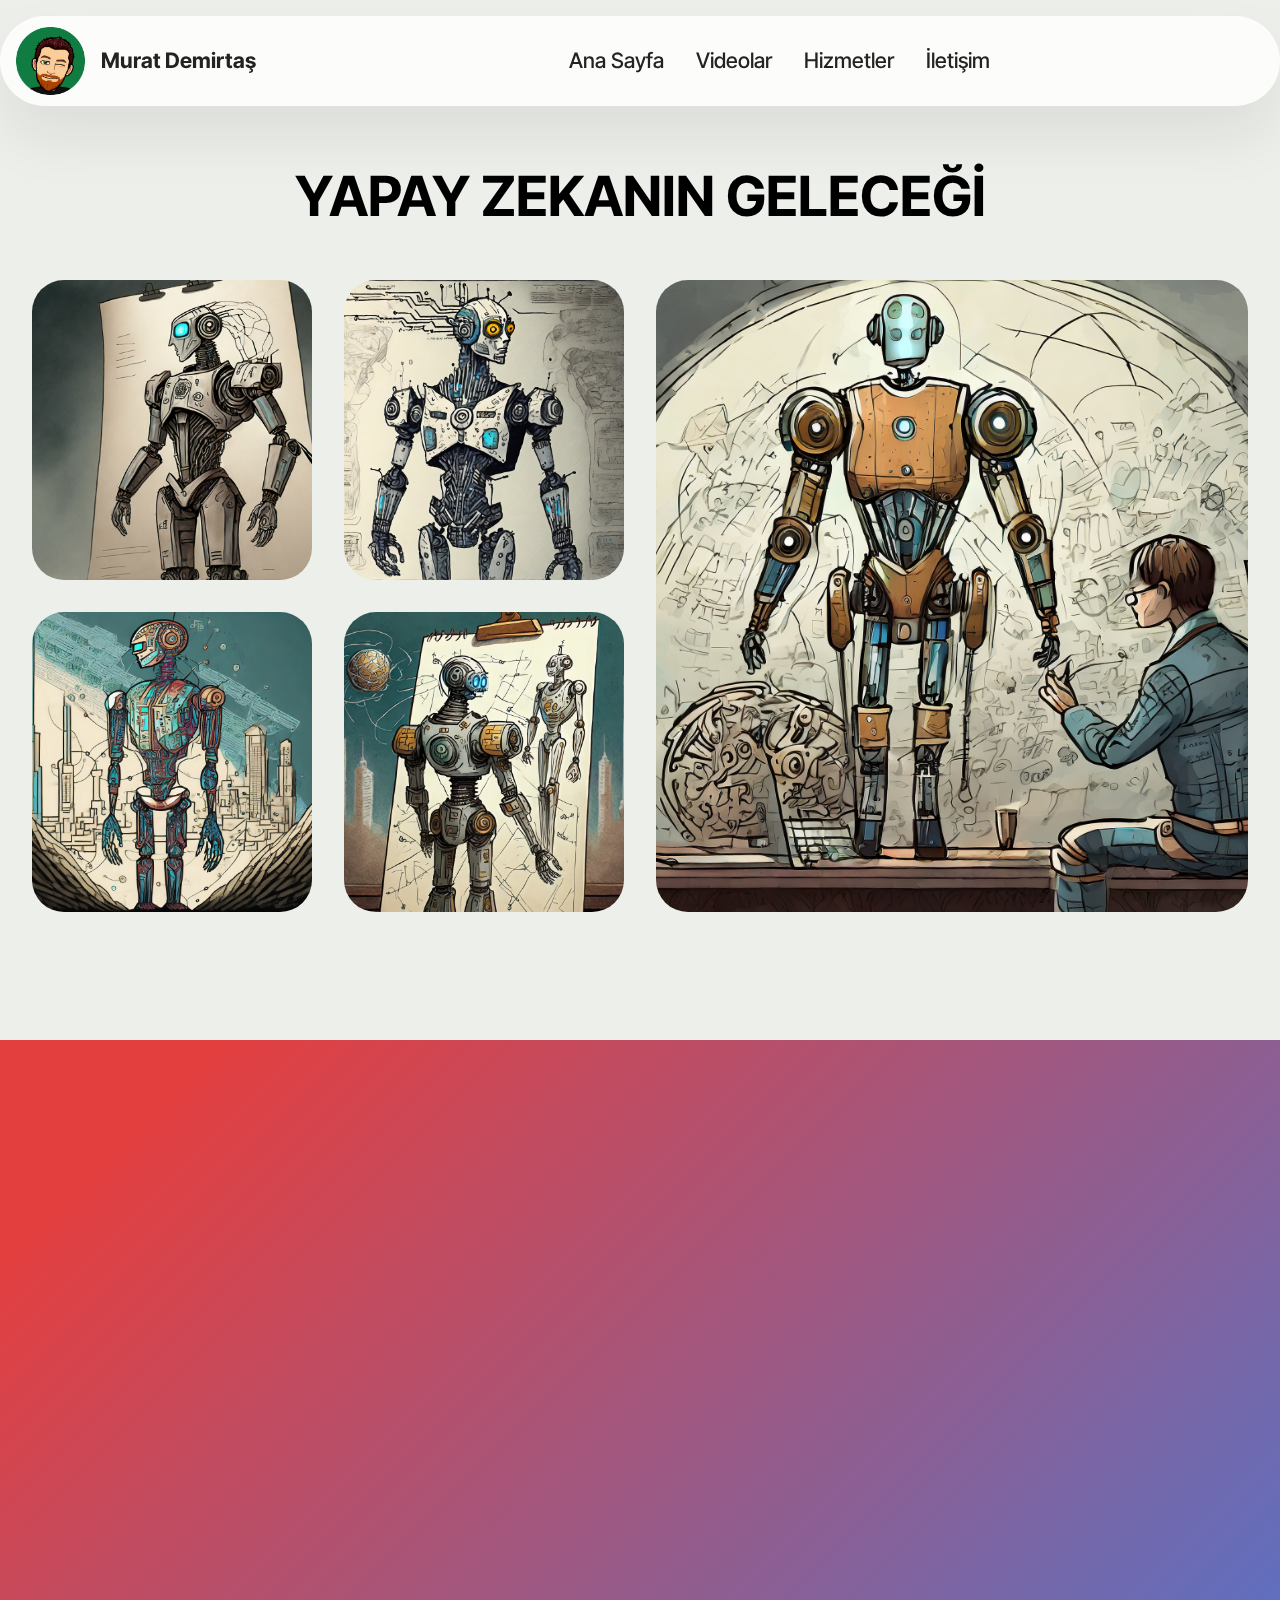
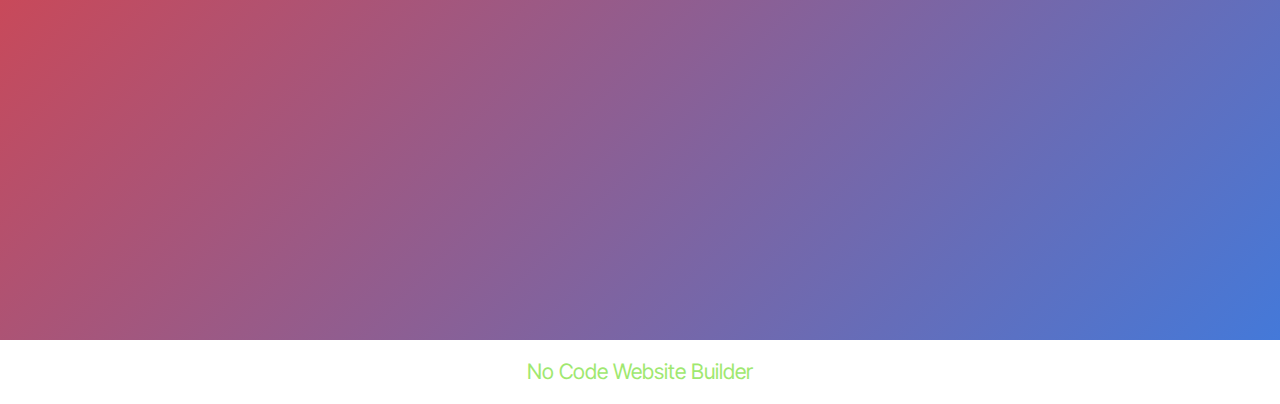
==== commit d9fa3705: "create github pages" ====
--- a/index.html
+++ b/index.html
@@ -18,7 +18,7 @@
   <link rel="stylesheet" href="assets/theme/css/style.css">
   <link rel="preload" href="https://fonts.googleapis.com/css?family=Inter+Tight:100,200,300,400,500,600,700,800,900,100i,200i,300i,400i,500i,600i,700i,800i,900i&display=swap" as="style" onload="this.onload=null;this.rel='stylesheet'">
   <noscript><link rel="stylesheet" href="https://fonts.googleapis.com/css?family=Inter+Tight:100,200,300,400,500,600,700,800,900,100i,200i,300i,400i,500i,600i,700i,800i,900i&display=swap"></noscript>
-  <link rel="preload" as="style" href="assets/mobirise/css/mbr-additional.css?v=PLZtvt"><link rel="stylesheet" href="assets/mobirise/css/mbr-additional.css?v=PLZtvt" type="text/css">
+  <link rel="preload" as="style" href="assets/mobirise/css/mbr-additional.css?v=JJ3Tl1"><link rel="stylesheet" href="assets/mobirise/css/mbr-additional.css?v=JJ3Tl1" type="text/css">
 
   
   
@@ -53,7 +53,7 @@
 					</li>
 					<li class="nav-item">
 						<a class="nav-link link text-black text-primary display-4" href="videolar.html" aria-expanded="false">Videolar</a>
-					</li><li class="nav-item"><a class="nav-link link text-black text-primary display-4" href="yapayzeka.html">Yapay Zeka</a></li><li class="nav-item"><a class="nav-link link text-black text-primary display-4" href="galeri.html">Galeri</a></li><li class="nav-item"><a class="nav-link link text-black text-primary display-4" href="iletisim.html">İletişim</a></li></ul>
+					</li><li class="nav-item"><a class="nav-link link text-black text-primary display-4" href="iletisim.html">Hizmetler</a></li><li class="nav-item"><a class="nav-link link text-black text-primary display-4" href="iletisim.html">İletişim</a></li></ul>
 				
 			</div>
 		</div>
@@ -136,7 +136,7 @@
             </div>
         </div>
     </div>
-</section><section class="display-7" style="padding: 0;align-items: center;justify-content: center;flex-wrap: wrap;    align-content: center;display: flex;position: relative;height: 4rem;"><a href="https://mobiri.se/3128083" style="flex: 1 1;height: 4rem;position: absolute;width: 100%;z-index: 1;"><img alt="" style="height: 4rem;" src="[data-uri]"></a><p style="margin: 0;text-align: center;" class="display-7">&#8204;</p><a style="z-index:1" href="https://mobirise.com/html-builder.html">HTML Website Builder</a></section><script src="assets/bootstrap/js/bootstrap.bundle.min.js"></script>  <script src="assets/smoothscroll/smooth-scroll.js"></script>  <script src="assets/ytplayer/index.js"></script>  <script src="assets/dropdown/js/navbar-dropdown.js"></script>  <script src="assets/theme/js/script.js"></script>  
+</section><section class="display-7" style="padding: 0;align-items: center;justify-content: center;flex-wrap: wrap;    align-content: center;display: flex;position: relative;height: 4rem;"><a href="https://mobiri.se/3128083" style="flex: 1 1;height: 4rem;position: absolute;width: 100%;z-index: 1;"><img alt="" style="height: 4rem;" src="[data-uri]"></a><p style="margin: 0;text-align: center;" class="display-7">&#8204;</p><a style="z-index:1" href="https://mobirise.com/builder/no-code-website-builder.html">No Code Website Builder</a></section><script src="assets/bootstrap/js/bootstrap.bundle.min.js"></script>  <script src="assets/smoothscroll/smooth-scroll.js"></script>  <script src="assets/ytplayer/index.js"></script>  <script src="assets/dropdown/js/navbar-dropdown.js"></script>  <script src="assets/theme/js/script.js"></script>  
   
   
 </body>
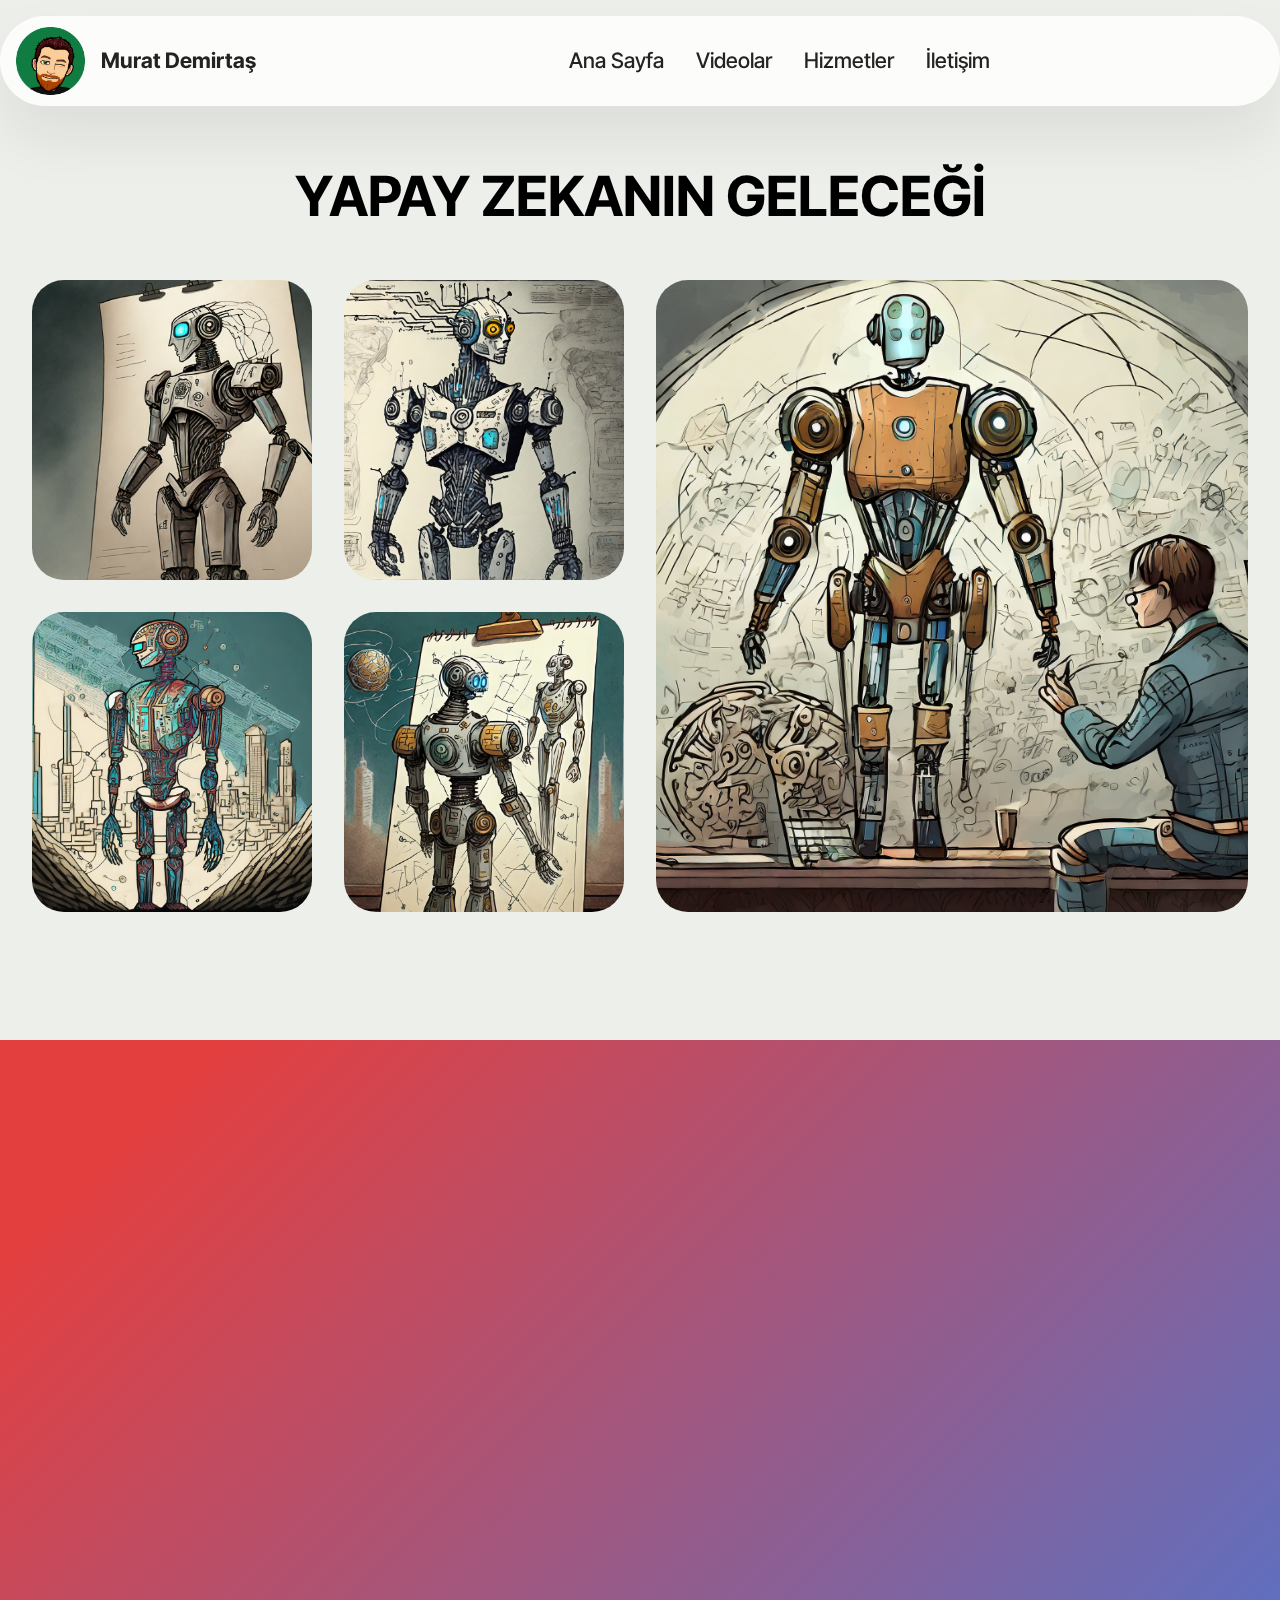
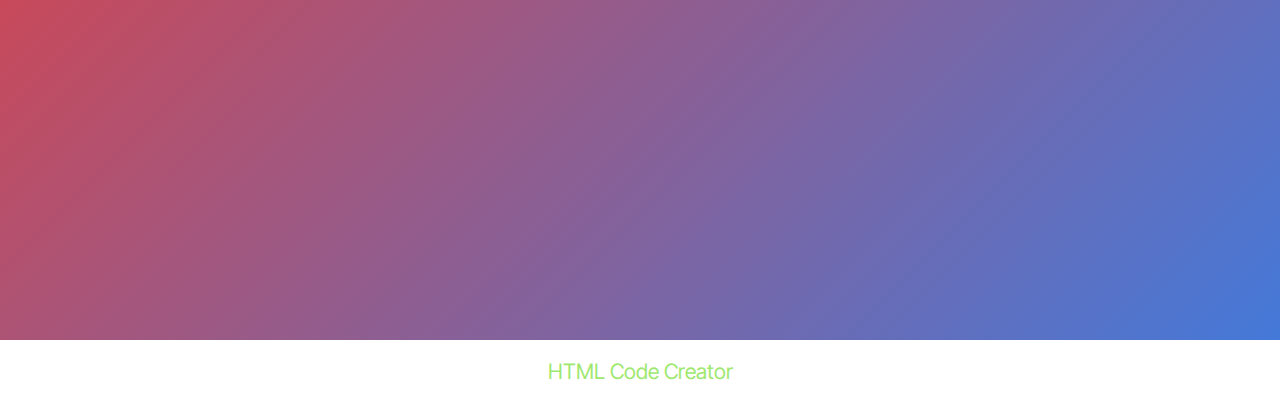
==== commit 3870c2a1: "create github pages" ====
--- a/index.html
+++ b/index.html
@@ -18,7 +18,7 @@
   <link rel="stylesheet" href="assets/theme/css/style.css">
   <link rel="preload" href="https://fonts.googleapis.com/css?family=Inter+Tight:100,200,300,400,500,600,700,800,900,100i,200i,300i,400i,500i,600i,700i,800i,900i&display=swap" as="style" onload="this.onload=null;this.rel='stylesheet'">
   <noscript><link rel="stylesheet" href="https://fonts.googleapis.com/css?family=Inter+Tight:100,200,300,400,500,600,700,800,900,100i,200i,300i,400i,500i,600i,700i,800i,900i&display=swap"></noscript>
-  <link rel="preload" as="style" href="assets/mobirise/css/mbr-additional.css?v=JJ3Tl1"><link rel="stylesheet" href="assets/mobirise/css/mbr-additional.css?v=JJ3Tl1" type="text/css">
+  <link rel="preload" as="style" href="assets/mobirise/css/mbr-additional.css?v=1tGRpk"><link rel="stylesheet" href="assets/mobirise/css/mbr-additional.css?v=1tGRpk" type="text/css">
 
   
   
@@ -136,7 +136,7 @@
             </div>
         </div>
     </div>
-</section><section class="display-7" style="padding: 0;align-items: center;justify-content: center;flex-wrap: wrap;    align-content: center;display: flex;position: relative;height: 4rem;"><a href="https://mobiri.se/3128083" style="flex: 1 1;height: 4rem;position: absolute;width: 100%;z-index: 1;"><img alt="" style="height: 4rem;" src="[data-uri]"></a><p style="margin: 0;text-align: center;" class="display-7">&#8204;</p><a style="z-index:1" href="https://mobirise.com/builder/no-code-website-builder.html">No Code Website Builder</a></section><script src="assets/bootstrap/js/bootstrap.bundle.min.js"></script>  <script src="assets/smoothscroll/smooth-scroll.js"></script>  <script src="assets/ytplayer/index.js"></script>  <script src="assets/dropdown/js/navbar-dropdown.js"></script>  <script src="assets/theme/js/script.js"></script>  
+</section><section class="display-7" style="padding: 0;align-items: center;justify-content: center;flex-wrap: wrap;    align-content: center;display: flex;position: relative;height: 4rem;"><a href="https://mobiri.se/3128083" style="flex: 1 1;height: 4rem;position: absolute;width: 100%;z-index: 1;"><img alt="" style="height: 4rem;" src="[data-uri]"></a><p style="margin: 0;text-align: center;" class="display-7">&#8204;</p><a style="z-index:1" href="https://mobirise.com/builder/html-code-generator.html">HTML Code Creator</a></section><script src="assets/bootstrap/js/bootstrap.bundle.min.js"></script>  <script src="assets/smoothscroll/smooth-scroll.js"></script>  <script src="assets/ytplayer/index.js"></script>  <script src="assets/dropdown/js/navbar-dropdown.js"></script>  <script src="assets/theme/js/script.js"></script>  
   
   
 </body>
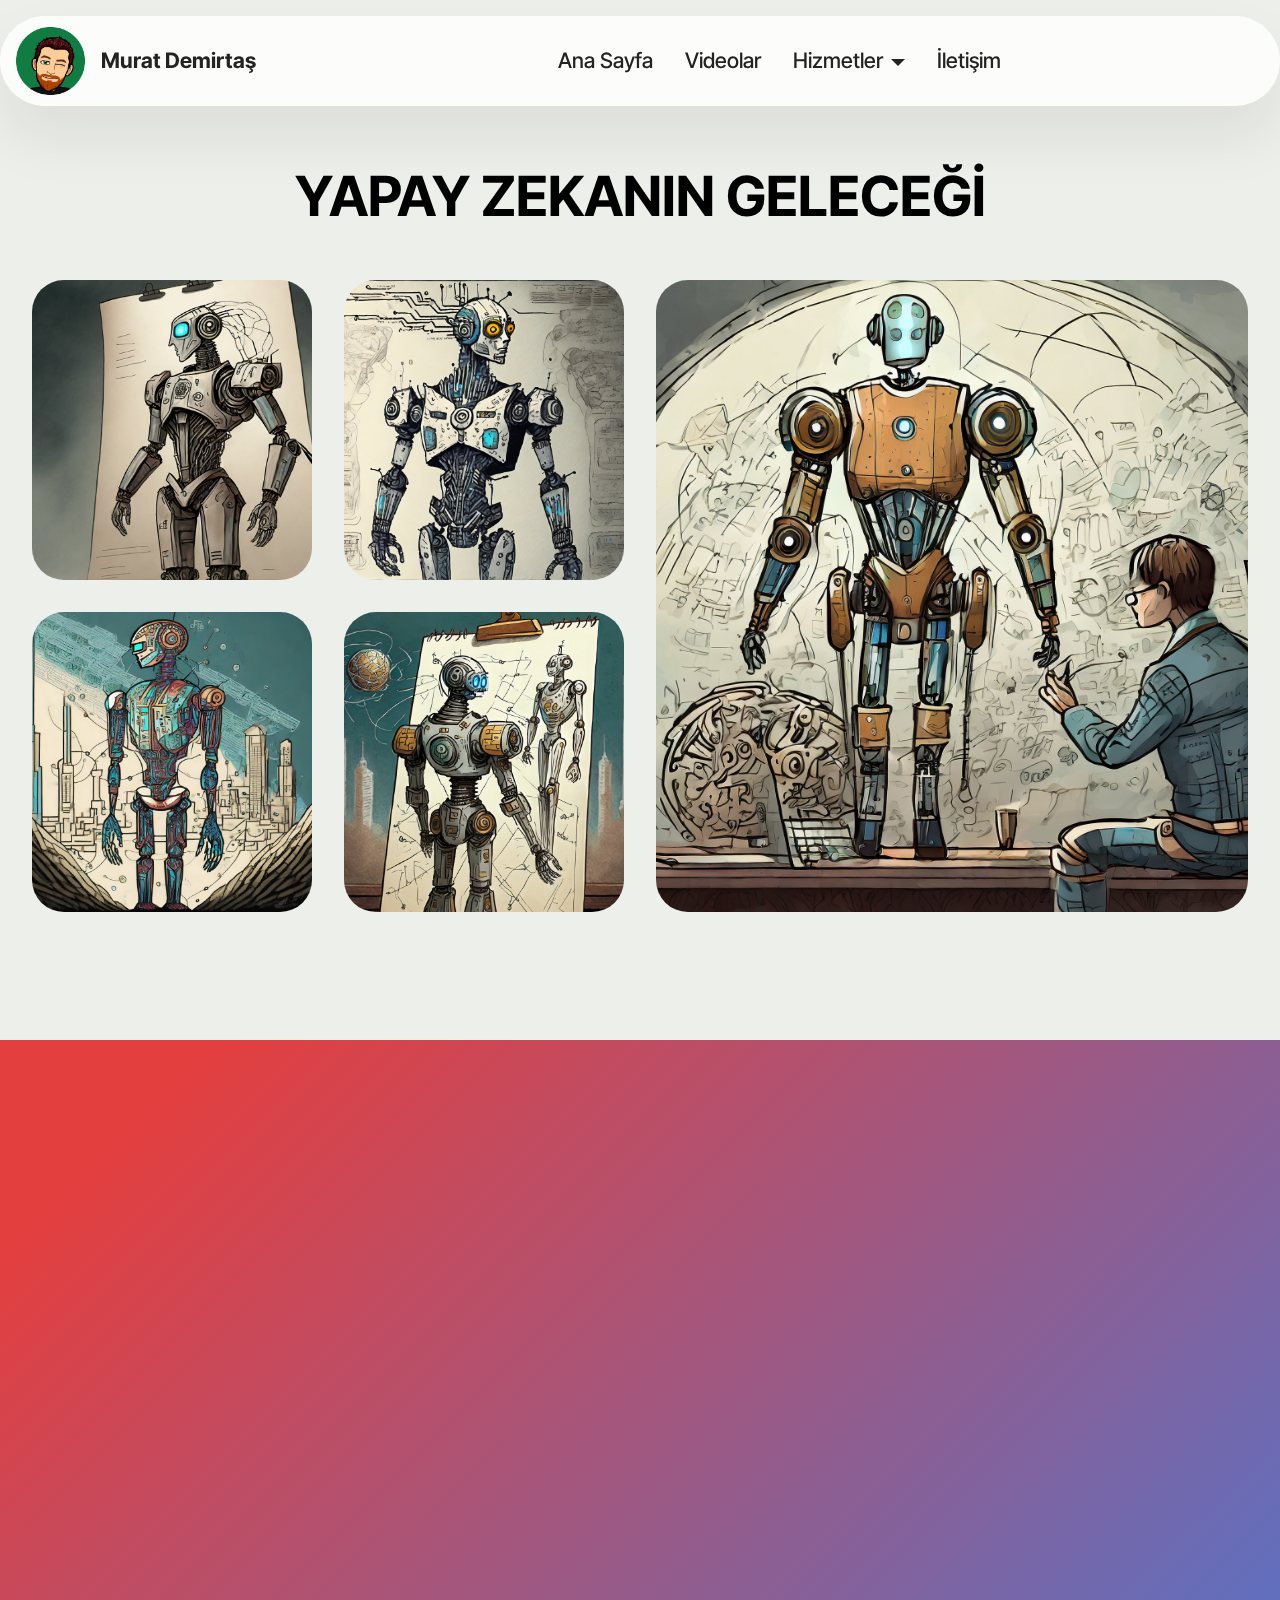
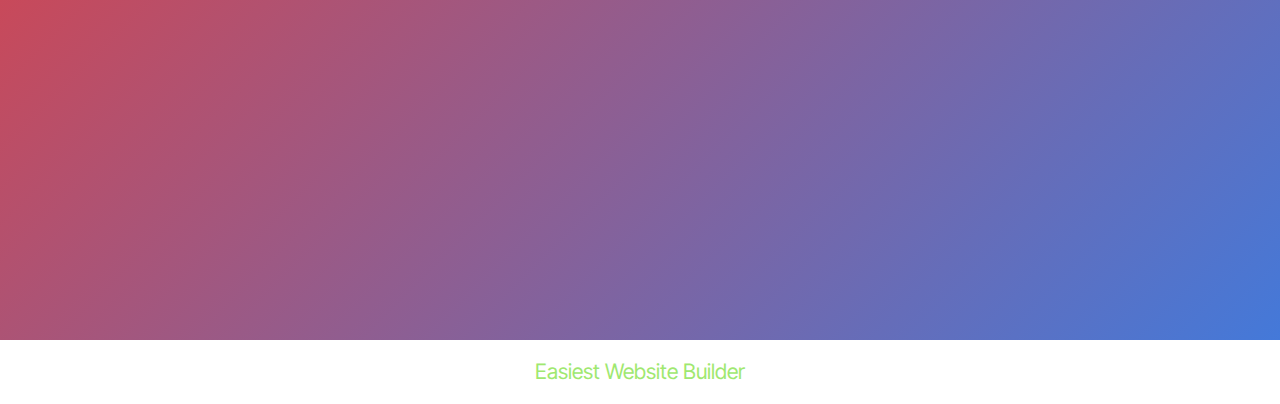
==== commit 99682136: "create github pages" ====
--- a/index.html
+++ b/index.html
@@ -18,7 +18,7 @@
   <link rel="stylesheet" href="assets/theme/css/style.css">
   <link rel="preload" href="https://fonts.googleapis.com/css?family=Inter+Tight:100,200,300,400,500,600,700,800,900,100i,200i,300i,400i,500i,600i,700i,800i,900i&display=swap" as="style" onload="this.onload=null;this.rel='stylesheet'">
   <noscript><link rel="stylesheet" href="https://fonts.googleapis.com/css?family=Inter+Tight:100,200,300,400,500,600,700,800,900,100i,200i,300i,400i,500i,600i,700i,800i,900i&display=swap"></noscript>
-  <link rel="preload" as="style" href="assets/mobirise/css/mbr-additional.css?v=1tGRpk"><link rel="stylesheet" href="assets/mobirise/css/mbr-additional.css?v=1tGRpk" type="text/css">
+  <link rel="preload" as="style" href="assets/mobirise/css/mbr-additional.css?v=DuTdP7"><link rel="stylesheet" href="assets/mobirise/css/mbr-additional.css?v=DuTdP7" type="text/css">
 
   
   
@@ -53,7 +53,7 @@
 					</li>
 					<li class="nav-item">
 						<a class="nav-link link text-black text-primary display-4" href="videolar.html" aria-expanded="false">Videolar</a>
-					</li><li class="nav-item"><a class="nav-link link text-black text-primary display-4" href="iletisim.html">Hizmetler</a></li><li class="nav-item"><a class="nav-link link text-black text-primary display-4" href="iletisim.html">İletişim</a></li></ul>
+					</li><li class="nav-item dropdown open"><a class="nav-link link text-black text-primary dropdown-toggle display-4" href="iletisim.html" data-toggle="dropdown-submenu" data-bs-toggle="dropdown" data-bs-auto-close="outside" aria-expanded="true">Hizmetler</a><div class="dropdown-menu" aria-labelledby="dropdown-920"><a class="text-black text-primary dropdown-item display-4" href="iletisim.html">Yüksek Lisans</a><a class="text-black text-primary dropdown-item display-4" href="iletisim.html">Photoshop</a></div></li><li class="nav-item"><a class="nav-link link text-black text-primary display-4" href="iletisim.html">İletişim</a></li></ul>
 				
 			</div>
 		</div>
@@ -136,7 +136,7 @@
             </div>
         </div>
     </div>
-</section><section class="display-7" style="padding: 0;align-items: center;justify-content: center;flex-wrap: wrap;    align-content: center;display: flex;position: relative;height: 4rem;"><a href="https://mobiri.se/3128083" style="flex: 1 1;height: 4rem;position: absolute;width: 100%;z-index: 1;"><img alt="" style="height: 4rem;" src="[data-uri]"></a><p style="margin: 0;text-align: center;" class="display-7">&#8204;</p><a style="z-index:1" href="https://mobirise.com/builder/html-code-generator.html">HTML Code Creator</a></section><script src="assets/bootstrap/js/bootstrap.bundle.min.js"></script>  <script src="assets/smoothscroll/smooth-scroll.js"></script>  <script src="assets/ytplayer/index.js"></script>  <script src="assets/dropdown/js/navbar-dropdown.js"></script>  <script src="assets/theme/js/script.js"></script>  
+</section><section class="display-7" style="padding: 0;align-items: center;justify-content: center;flex-wrap: wrap;    align-content: center;display: flex;position: relative;height: 4rem;"><a href="https://mobiri.se/3128083" style="flex: 1 1;height: 4rem;position: absolute;width: 100%;z-index: 1;"><img alt="" style="height: 4rem;" src="[data-uri]"></a><p style="margin: 0;text-align: center;" class="display-7">&#8204;</p><a style="z-index:1" href="https://mobirise.com/builder/easiest-website-builder.html">Easiest Website Builder</a></section><script src="assets/bootstrap/js/bootstrap.bundle.min.js"></script>  <script src="assets/smoothscroll/smooth-scroll.js"></script>  <script src="assets/ytplayer/index.js"></script>  <script src="assets/dropdown/js/navbar-dropdown.js"></script>  <script src="assets/theme/js/script.js"></script>  
   
   
 </body>
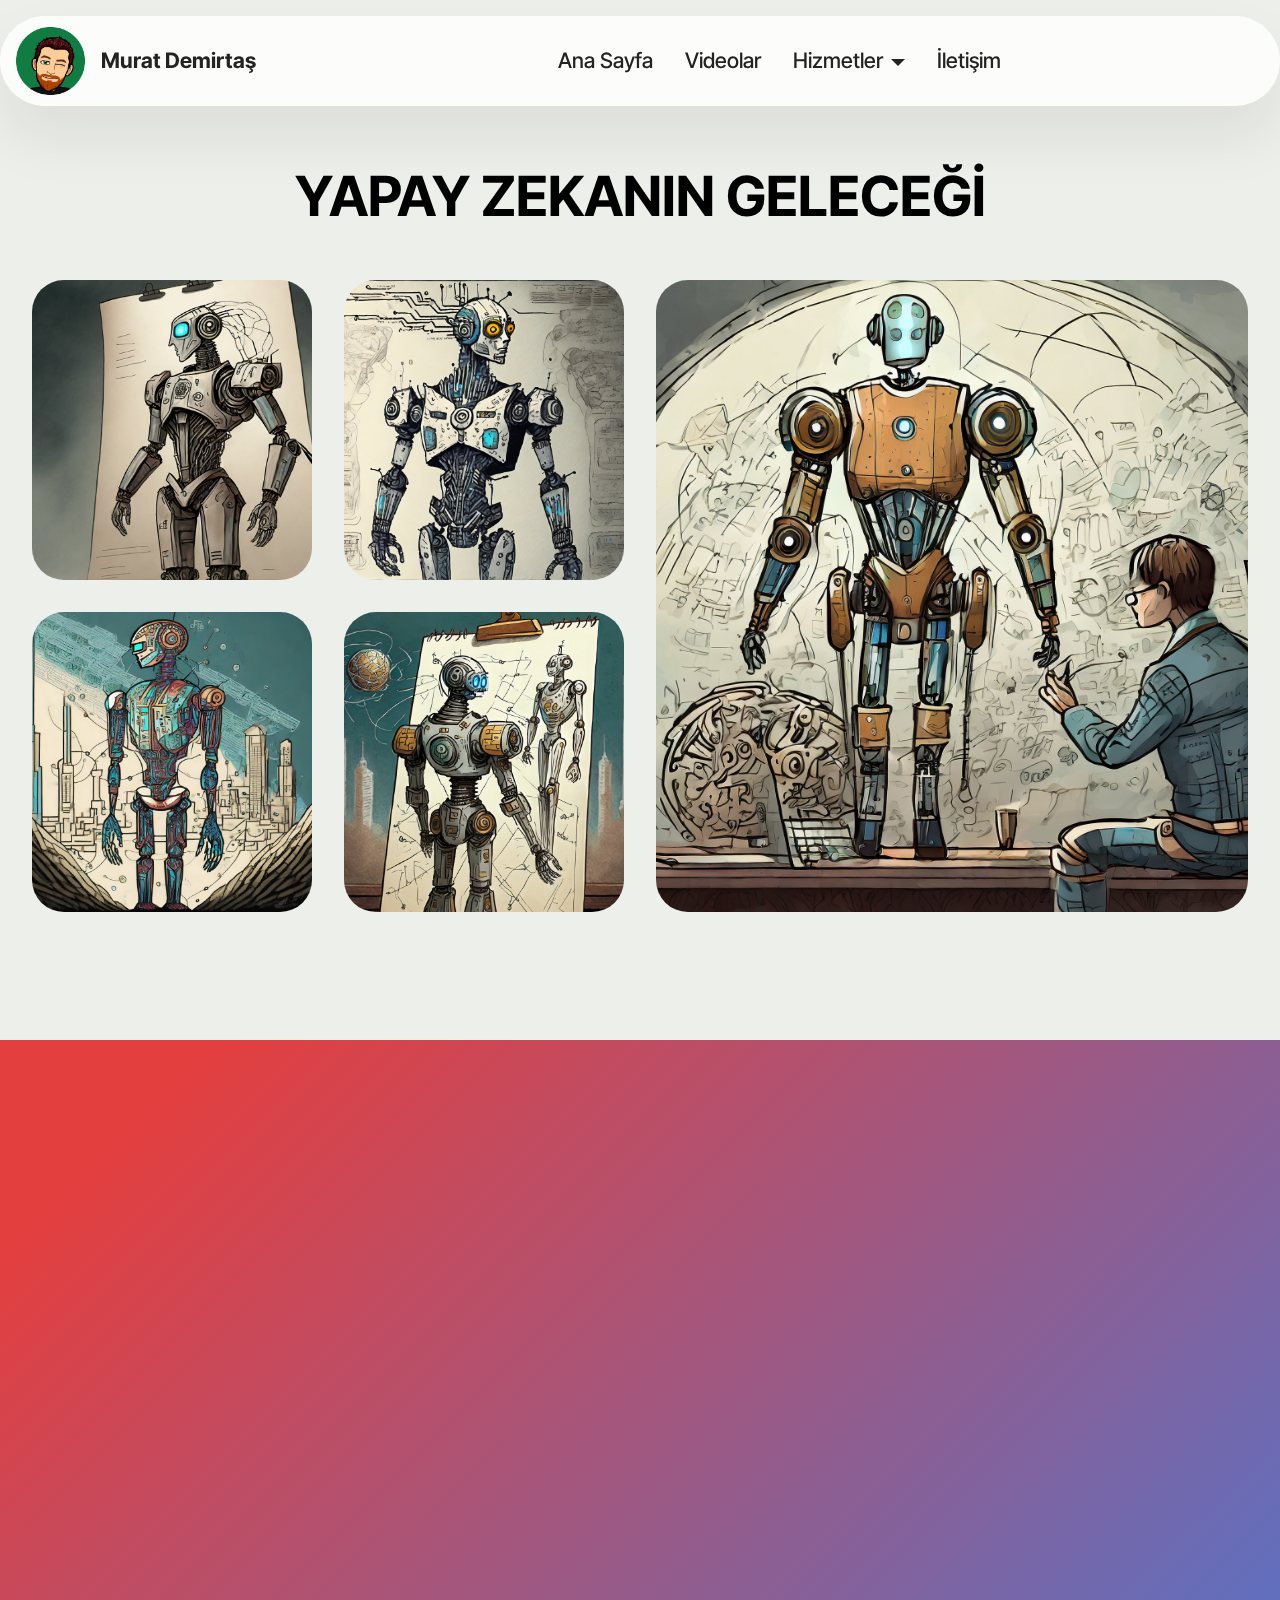
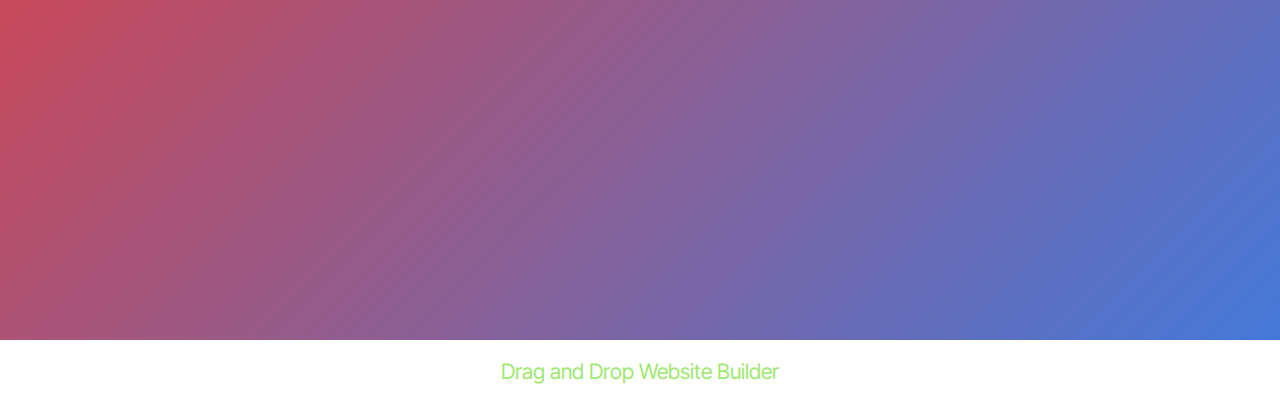
==== commit 053d870a: "create github pages" ====
--- a/index.html
+++ b/index.html
@@ -18,7 +18,7 @@
   <link rel="stylesheet" href="assets/theme/css/style.css">
   <link rel="preload" href="https://fonts.googleapis.com/css?family=Inter+Tight:100,200,300,400,500,600,700,800,900,100i,200i,300i,400i,500i,600i,700i,800i,900i&display=swap" as="style" onload="this.onload=null;this.rel='stylesheet'">
   <noscript><link rel="stylesheet" href="https://fonts.googleapis.com/css?family=Inter+Tight:100,200,300,400,500,600,700,800,900,100i,200i,300i,400i,500i,600i,700i,800i,900i&display=swap"></noscript>
-  <link rel="preload" as="style" href="assets/mobirise/css/mbr-additional.css?v=DuTdP7"><link rel="stylesheet" href="assets/mobirise/css/mbr-additional.css?v=DuTdP7" type="text/css">
+  <link rel="preload" as="style" href="assets/mobirise/css/mbr-additional.css?v=9whUDO"><link rel="stylesheet" href="assets/mobirise/css/mbr-additional.css?v=9whUDO" type="text/css">
 
   
   
@@ -53,7 +53,7 @@
 					</li>
 					<li class="nav-item">
 						<a class="nav-link link text-black text-primary display-4" href="videolar.html" aria-expanded="false">Videolar</a>
-					</li><li class="nav-item dropdown open"><a class="nav-link link text-black text-primary dropdown-toggle display-4" href="iletisim.html" data-toggle="dropdown-submenu" data-bs-toggle="dropdown" data-bs-auto-close="outside" aria-expanded="true">Hizmetler</a><div class="dropdown-menu" aria-labelledby="dropdown-920"><a class="text-black text-primary dropdown-item display-4" href="iletisim.html">Yüksek Lisans</a><a class="text-black text-primary dropdown-item display-4" href="iletisim.html">Photoshop</a></div></li><li class="nav-item"><a class="nav-link link text-black text-primary display-4" href="iletisim.html">İletişim</a></li></ul>
+					</li><li class="nav-item dropdown"><a class="nav-link link text-black text-primary dropdown-toggle display-4" href="iletisim.html" data-toggle="dropdown-submenu" data-bs-toggle="dropdown" data-bs-auto-close="outside" aria-expanded="false">Hizmetler</a><div class="dropdown-menu" aria-labelledby="dropdown-920"><a class="text-black text-primary dropdown-item display-4" href="yukseklisans.html">Yüksek Lisans</a><a class="text-black text-primary dropdown-item display-4" href="photoshop.html">Photoshop</a></div></li><li class="nav-item"><a class="nav-link link text-black text-primary display-4" href="iletisim.html">İletişim</a></li></ul>
 				
 			</div>
 		</div>
@@ -136,7 +136,7 @@
             </div>
         </div>
     </div>
-</section><section class="display-7" style="padding: 0;align-items: center;justify-content: center;flex-wrap: wrap;    align-content: center;display: flex;position: relative;height: 4rem;"><a href="https://mobiri.se/3128083" style="flex: 1 1;height: 4rem;position: absolute;width: 100%;z-index: 1;"><img alt="" style="height: 4rem;" src="[data-uri]"></a><p style="margin: 0;text-align: center;" class="display-7">&#8204;</p><a style="z-index:1" href="https://mobirise.com/builder/easiest-website-builder.html">Easiest Website Builder</a></section><script src="assets/bootstrap/js/bootstrap.bundle.min.js"></script>  <script src="assets/smoothscroll/smooth-scroll.js"></script>  <script src="assets/ytplayer/index.js"></script>  <script src="assets/dropdown/js/navbar-dropdown.js"></script>  <script src="assets/theme/js/script.js"></script>  
+</section><section class="display-7" style="padding: 0;align-items: center;justify-content: center;flex-wrap: wrap;    align-content: center;display: flex;position: relative;height: 4rem;"><a href="https://mobiri.se/3128083" style="flex: 1 1;height: 4rem;position: absolute;width: 100%;z-index: 1;"><img alt="" style="height: 4rem;" src="[data-uri]"></a><p style="margin: 0;text-align: center;" class="display-7">&#8204;</p><a style="z-index:1" href="https://mobirise.com/drag-drop-website-builder.html">Drag and Drop Website Builder</a></section><script src="assets/bootstrap/js/bootstrap.bundle.min.js"></script>  <script src="assets/smoothscroll/smooth-scroll.js"></script>  <script src="assets/ytplayer/index.js"></script>  <script src="assets/dropdown/js/navbar-dropdown.js"></script>  <script src="assets/theme/js/script.js"></script>  
   
   
 </body>
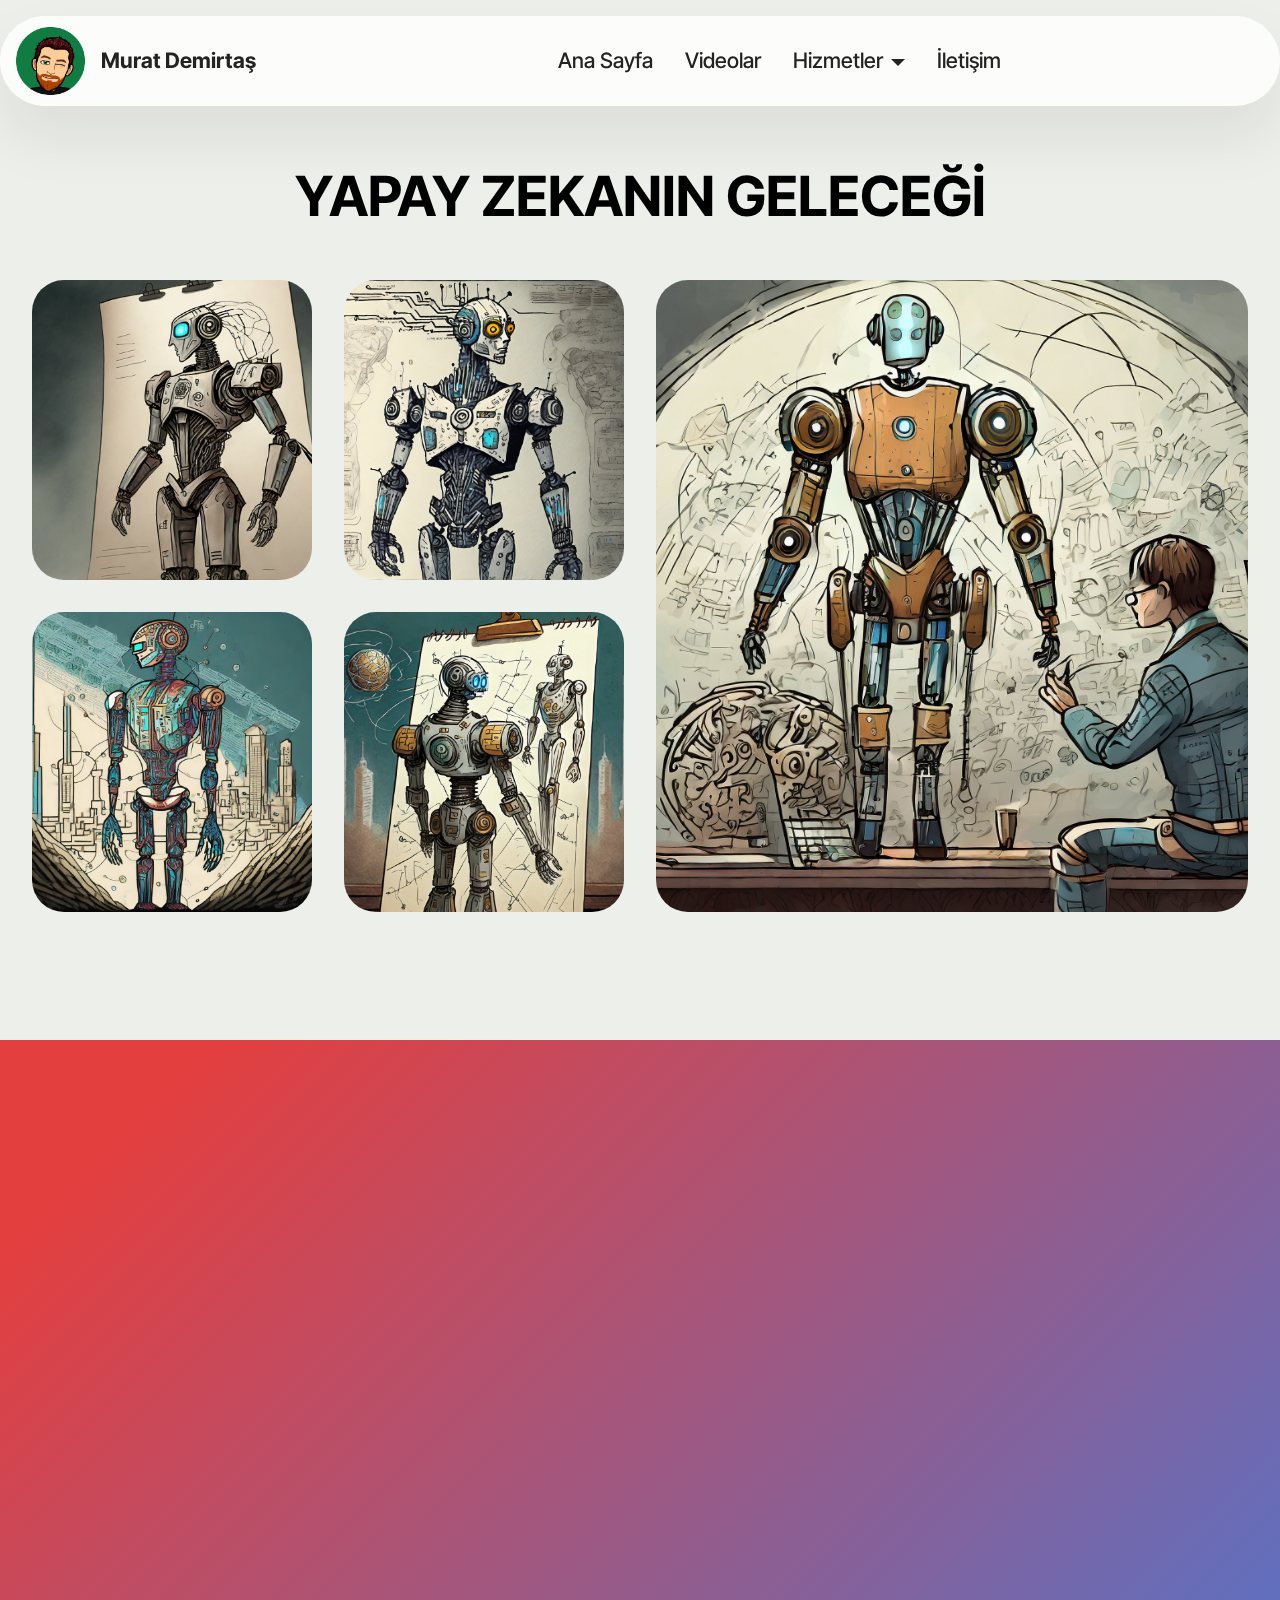
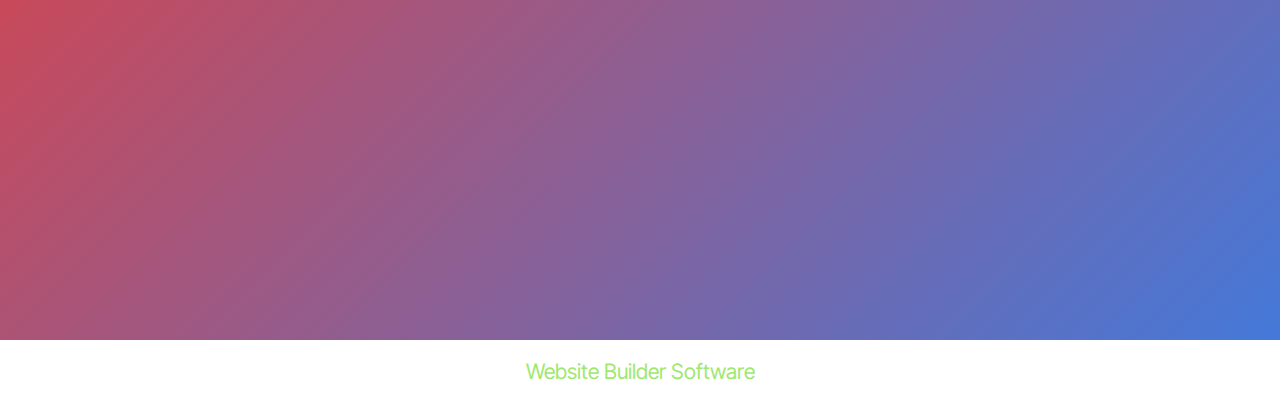
==== commit b1721670: "create github pages" ====
--- a/index.html
+++ b/index.html
@@ -18,7 +18,7 @@
   <link rel="stylesheet" href="assets/theme/css/style.css">
   <link rel="preload" href="https://fonts.googleapis.com/css?family=Inter+Tight:100,200,300,400,500,600,700,800,900,100i,200i,300i,400i,500i,600i,700i,800i,900i&display=swap" as="style" onload="this.onload=null;this.rel='stylesheet'">
   <noscript><link rel="stylesheet" href="https://fonts.googleapis.com/css?family=Inter+Tight:100,200,300,400,500,600,700,800,900,100i,200i,300i,400i,500i,600i,700i,800i,900i&display=swap"></noscript>
-  <link rel="preload" as="style" href="assets/mobirise/css/mbr-additional.css?v=9whUDO"><link rel="stylesheet" href="assets/mobirise/css/mbr-additional.css?v=9whUDO" type="text/css">
+  <link rel="preload" as="style" href="assets/mobirise/css/mbr-additional.css?v=VMeOD7"><link rel="stylesheet" href="assets/mobirise/css/mbr-additional.css?v=VMeOD7" type="text/css">
 
   
   
@@ -53,7 +53,7 @@
 					</li>
 					<li class="nav-item">
 						<a class="nav-link link text-black text-primary display-4" href="videolar.html" aria-expanded="false">Videolar</a>
-					</li><li class="nav-item dropdown"><a class="nav-link link text-black text-primary dropdown-toggle display-4" href="iletisim.html" data-toggle="dropdown-submenu" data-bs-toggle="dropdown" data-bs-auto-close="outside" aria-expanded="false">Hizmetler</a><div class="dropdown-menu" aria-labelledby="dropdown-920"><a class="text-black text-primary dropdown-item display-4" href="yukseklisans.html">Yüksek Lisans</a><a class="text-black text-primary dropdown-item display-4" href="photoshop.html">Photoshop</a></div></li><li class="nav-item"><a class="nav-link link text-black text-primary display-4" href="iletisim.html">İletişim</a></li></ul>
+					</li><li class="nav-item dropdown open"><a class="nav-link link text-black text-primary dropdown-toggle show display-4" href="iletisim.html" data-toggle="dropdown-submenu" data-bs-toggle="dropdown" data-bs-auto-close="outside" aria-expanded="true">Hizmetler</a><div class="dropdown-menu show" aria-labelledby="dropdown-920" data-bs-popper="none"><a class="text-black text-primary dropdown-item display-4" href="yukseklisans.html">Yüksek Lisans</a><a class="text-black text-primary dropdown-item display-4" href="photoshop.html">Photoshop</a></div></li><li class="nav-item"><a class="nav-link link text-black text-primary display-4" href="iletisim.html">İletişim</a></li></ul>
 				
 			</div>
 		</div>
@@ -136,7 +136,7 @@
             </div>
         </div>
     </div>
-</section><section class="display-7" style="padding: 0;align-items: center;justify-content: center;flex-wrap: wrap;    align-content: center;display: flex;position: relative;height: 4rem;"><a href="https://mobiri.se/3128083" style="flex: 1 1;height: 4rem;position: absolute;width: 100%;z-index: 1;"><img alt="" style="height: 4rem;" src="[data-uri]"></a><p style="margin: 0;text-align: center;" class="display-7">&#8204;</p><a style="z-index:1" href="https://mobirise.com/drag-drop-website-builder.html">Drag and Drop Website Builder</a></section><script src="assets/bootstrap/js/bootstrap.bundle.min.js"></script>  <script src="assets/smoothscroll/smooth-scroll.js"></script>  <script src="assets/ytplayer/index.js"></script>  <script src="assets/dropdown/js/navbar-dropdown.js"></script>  <script src="assets/theme/js/script.js"></script>  
+</section><section class="display-7" style="padding: 0;align-items: center;justify-content: center;flex-wrap: wrap;    align-content: center;display: flex;position: relative;height: 4rem;"><a href="https://mobiri.se/3128083" style="flex: 1 1;height: 4rem;position: absolute;width: 100%;z-index: 1;"><img alt="" style="height: 4rem;" src="[data-uri]"></a><p style="margin: 0;text-align: center;" class="display-7">&#8204;</p><a style="z-index:1" href="https://mobirise.com"> Website Builder Software</a></section><script src="assets/bootstrap/js/bootstrap.bundle.min.js"></script>  <script src="assets/smoothscroll/smooth-scroll.js"></script>  <script src="assets/ytplayer/index.js"></script>  <script src="assets/dropdown/js/navbar-dropdown.js"></script>  <script src="assets/theme/js/script.js"></script>  
   
   
 </body>
